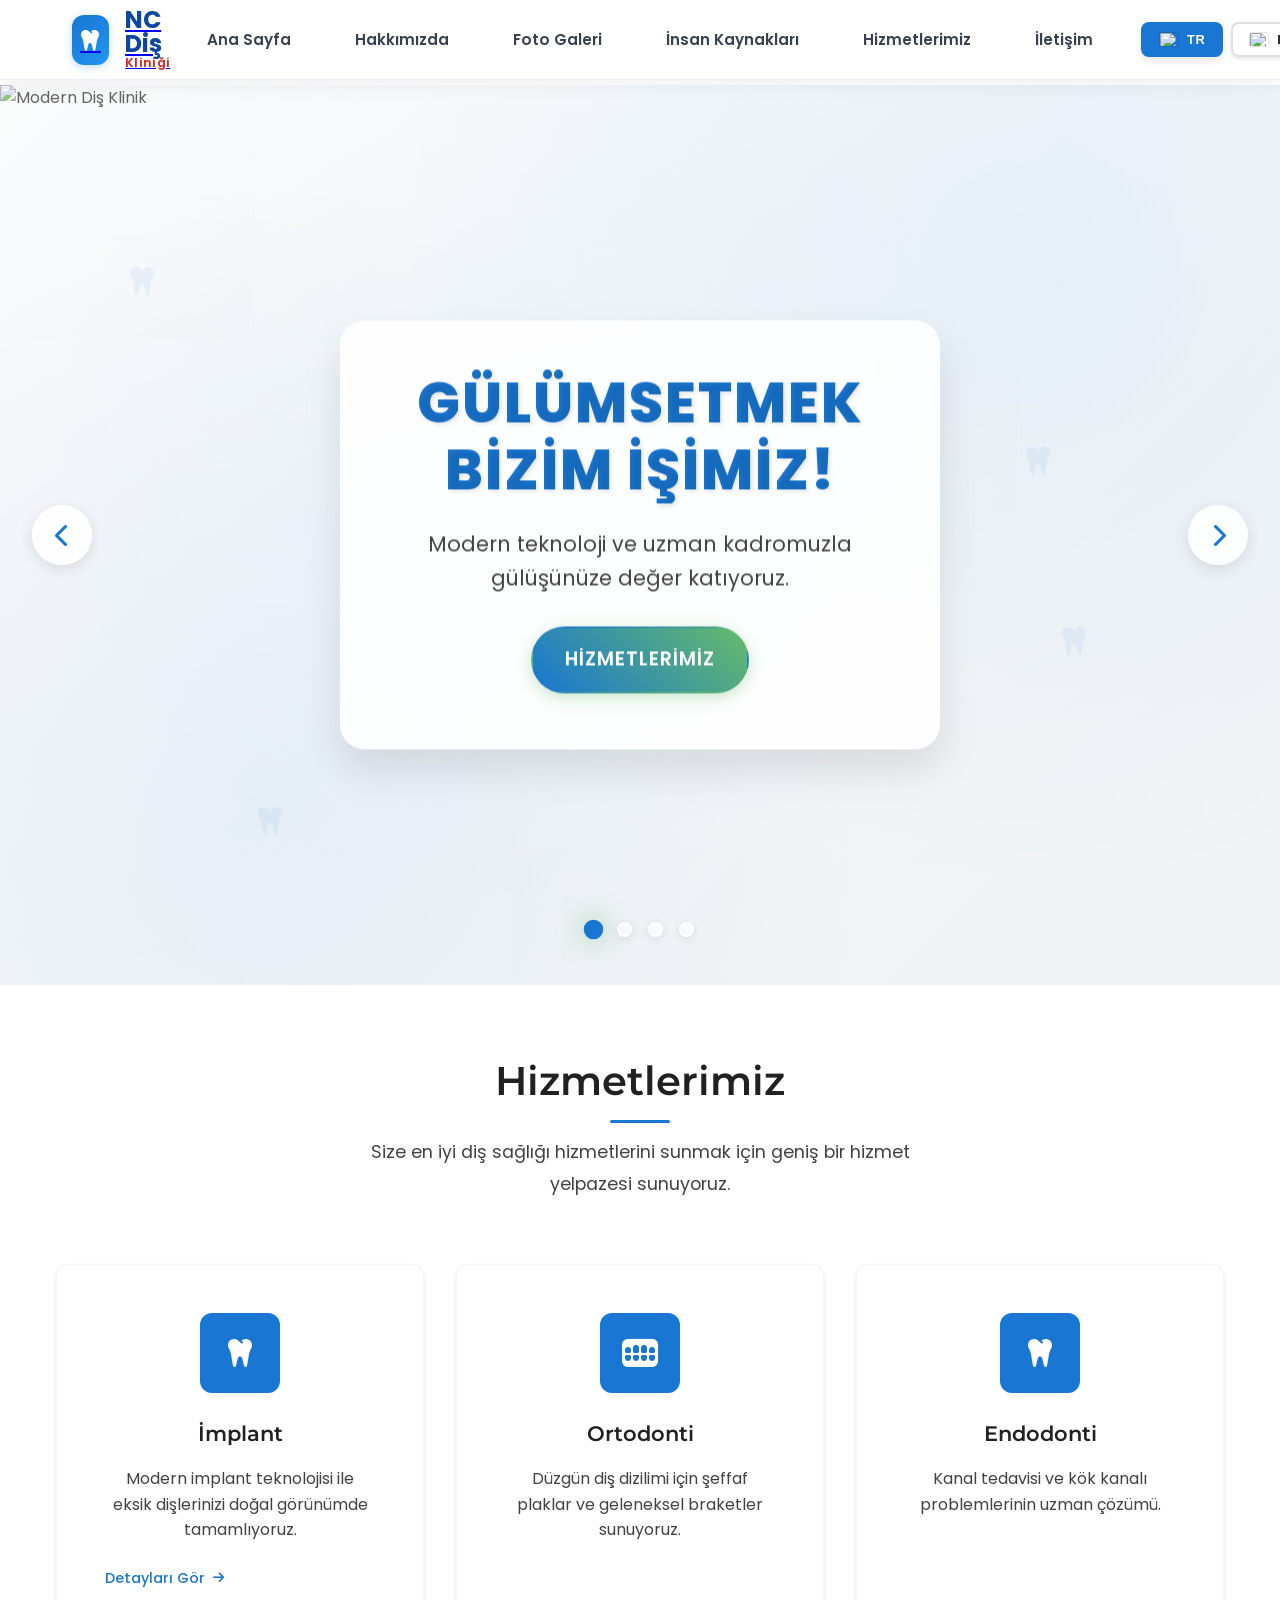
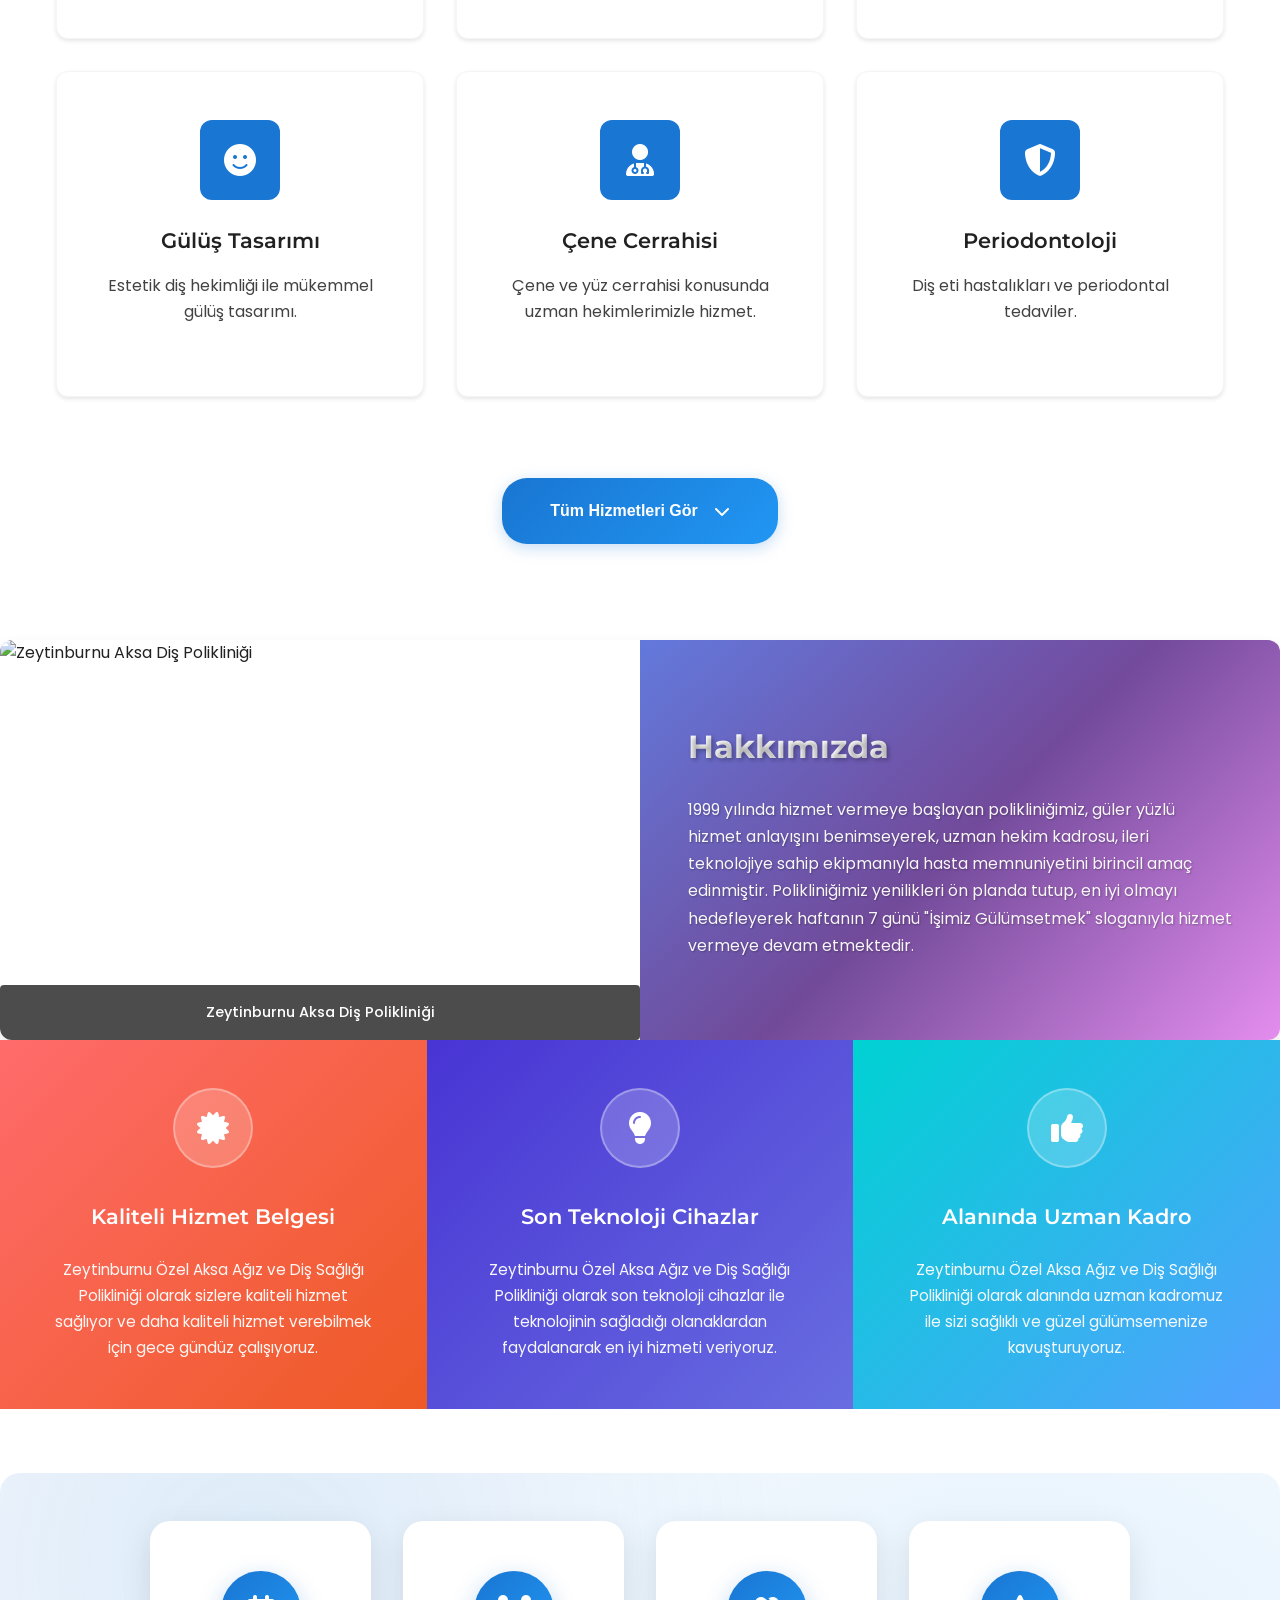
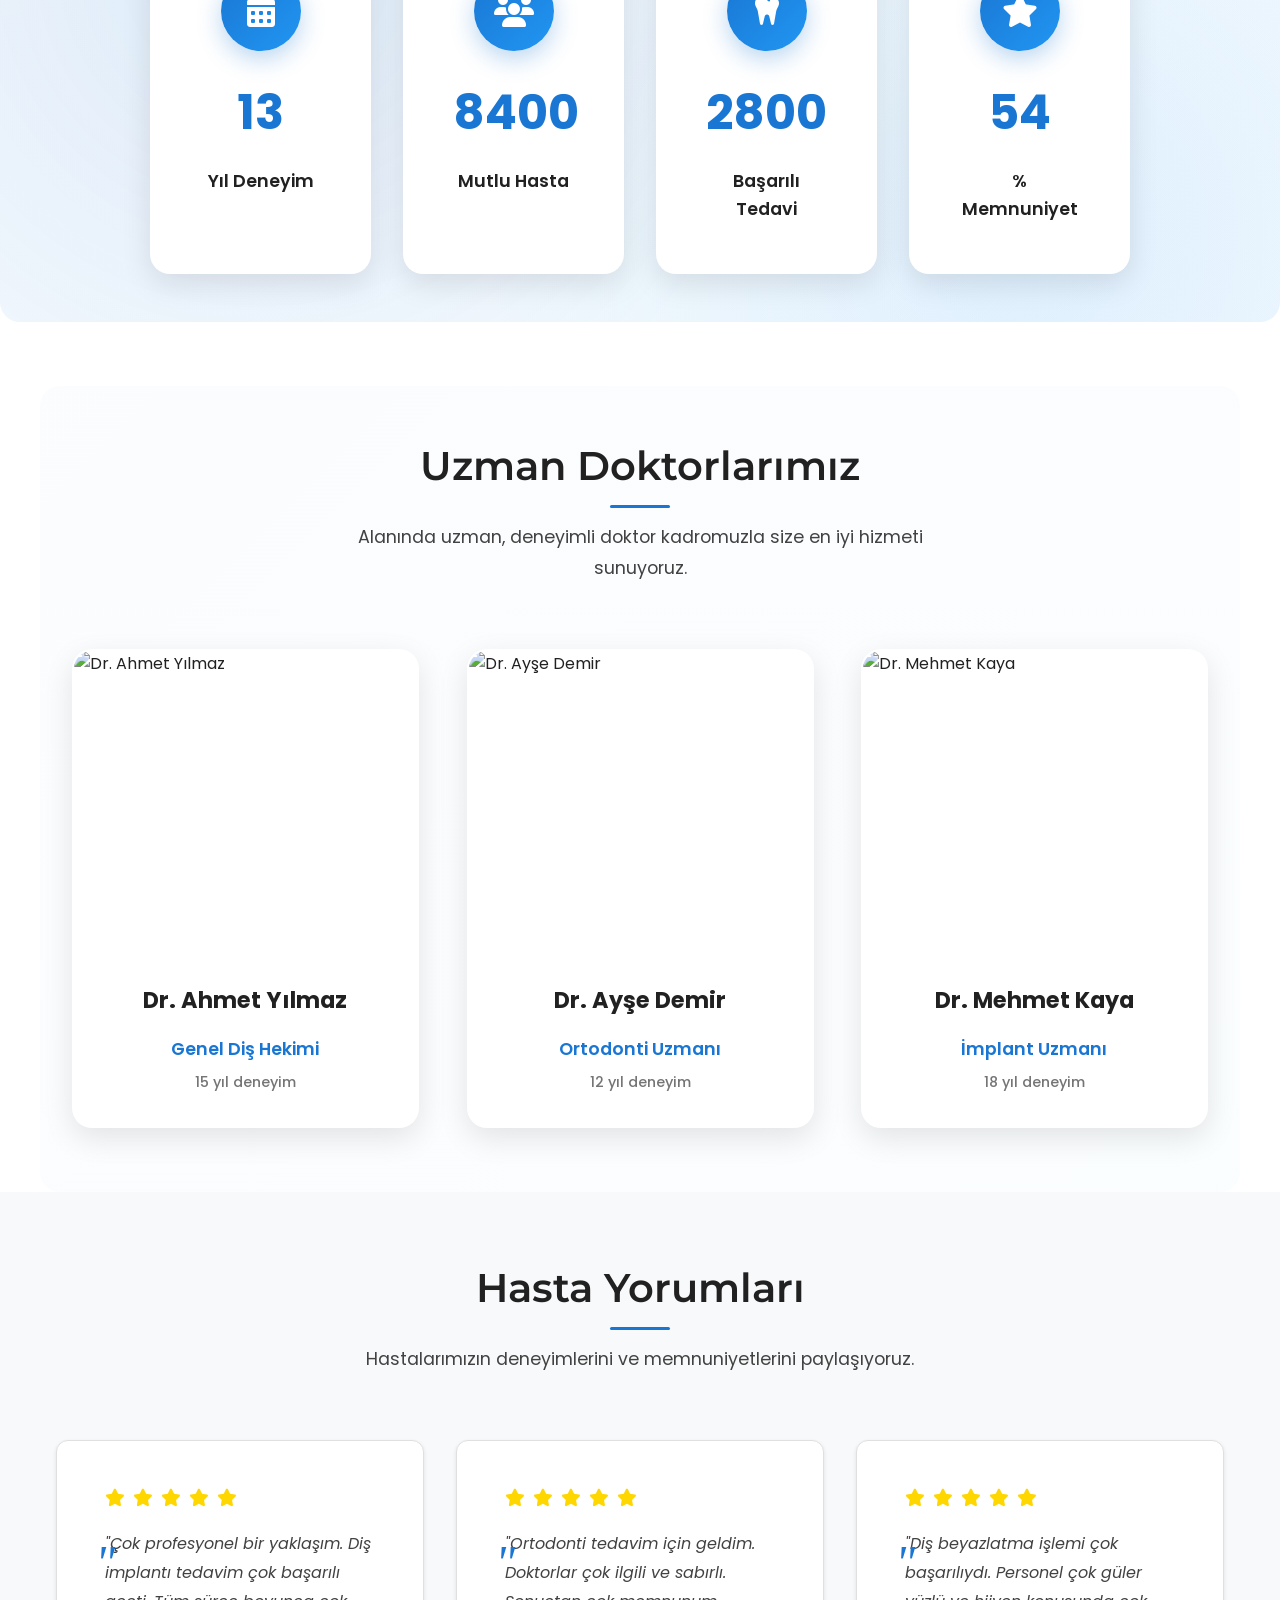
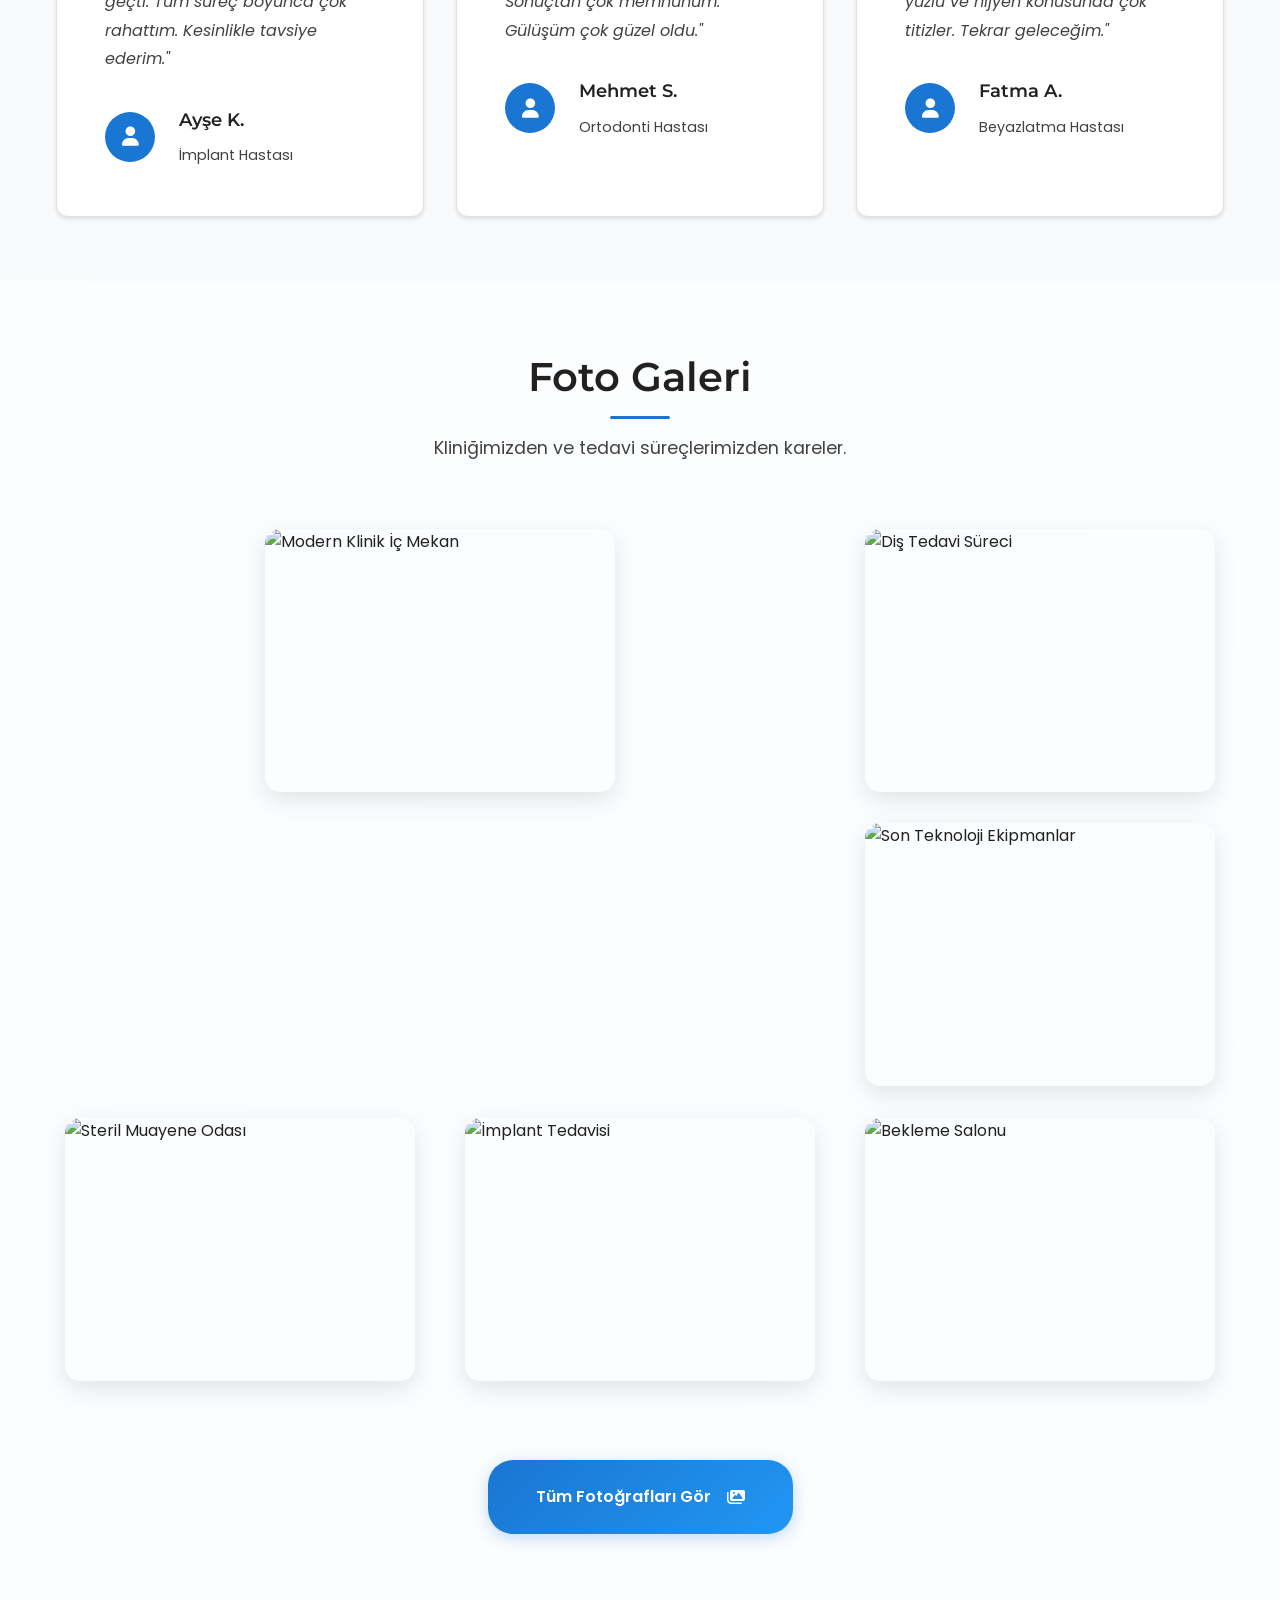
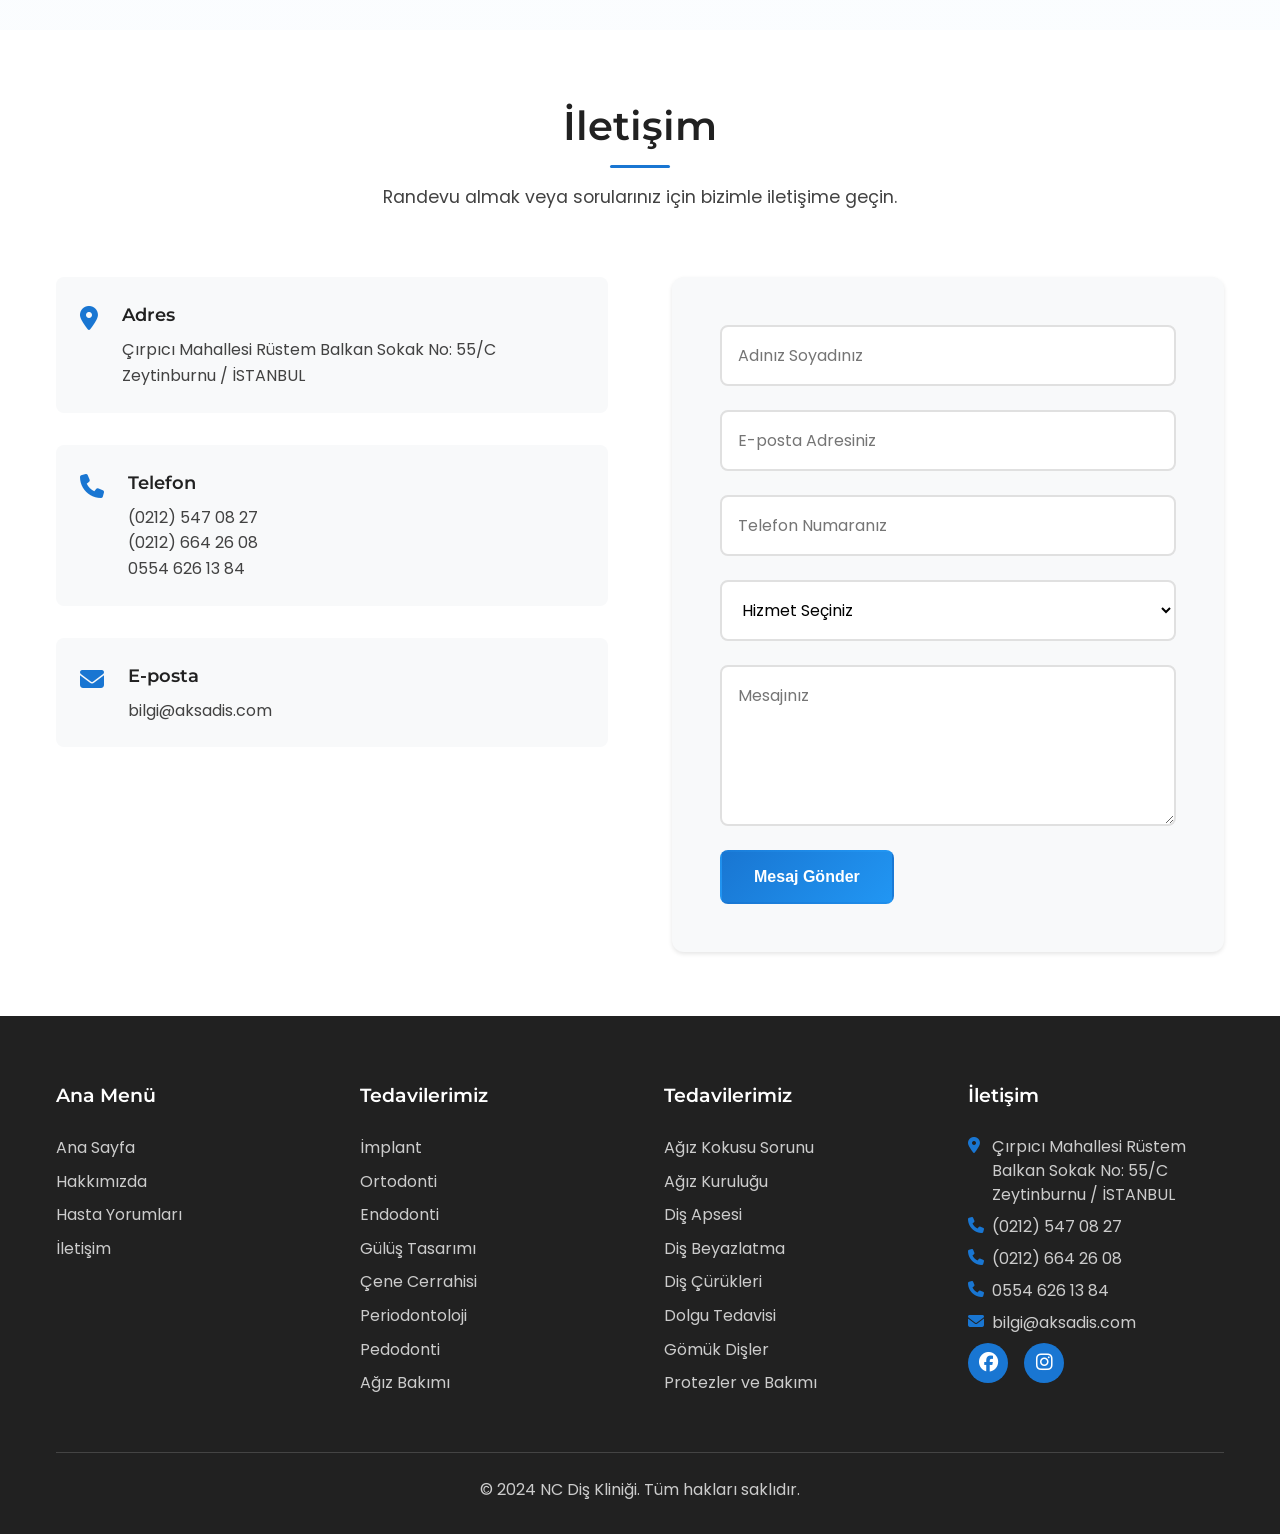
==== index.html @ d6108321 "Add files via upload" ====
<!DOCTYPE html>
<html lang="tr" dir="ltr">
<head>
    <meta charset="UTF-8">
    <meta name="viewport" content="width=device-width, initial-scale=1.0">
    
    <!-- Performance Optimizations -->
    <meta http-equiv="Cache-Control" content="public, max-age=31536000">
    <meta http-equiv="X-UA-Compatible" content="IE=edge">
    
    <!-- SEO Meta Tags -->
    <title>NC Diş Kliniği - Modern Diş Sağlığı Hizmetleri Zeytinburnu</title>
    <meta name="description" content="NC Diş Kliniği - Modern teknoloji ile profesyonel diş sağlığı hizmetleri. İmplant, ortodonti, beyazlatma, kanal tedavisi ve daha fazlası. Zeytinburnu'nda güvenilir diş hekimliği.">
    <meta name="keywords" content="diş kliniği, implant, ortodonti, diş beyazlatma, kanal tedavisi, Zeytinburnu, diş hekimi, ağız sağlığı">
    <meta name="author" content="NC Diş Kliniği">
    <meta name="robots" content="index, follow">
    
    <!-- Open Graph Meta Tags -->
    <meta property="og:title" content="NC Diş Kliniği - Modern Diş Sağlığı Hizmetleri">
    <meta property="og:description" content="Modern teknoloji ile profesyonel diş sağlığı hizmetleri. İmplant, ortodonti, beyazlatma ve daha fazlası.">
    <meta property="og:type" content="website">
    <meta property="og:url" content="https://ncdentist.com">
    <meta property="og:image" content="https://ncdentist.com/images/og-image.jpg">
    <meta property="og:site_name" content="NC Diş Kliniği">
    <meta property="og:locale" content="tr_TR">
    
    <!-- Twitter Card Meta Tags -->
    <meta name="twitter:card" content="summary_large_image">
    <meta name="twitter:title" content="NC Diş Kliniği - Modern Diş Sağlığı Hizmetleri">
    <meta name="twitter:description" content="Modern teknoloji ile profesyonel diş sağlığı hizmetleri. İmplant, ortodonti, beyazlatma ve daha fazlası.">
    <meta name="twitter:image" content="https://ncdentist.com/images/twitter-card.jpg">
    
    <!-- Canonical URL -->
    <link rel="canonical" href="https://ncdentist.com">
    
    <!-- Favicon and Icons -->
    <link rel="icon" type="image/x-icon" href="/favicon.ico">
    <link rel="apple-touch-icon" sizes="180x180" href="/apple-touch-icon.png">
    <link rel="icon" type="image/png" sizes="32x32" href="/favicon-32x32.png">
    <link rel="icon" type="image/png" sizes="16x16" href="/favicon-16x16.png">
    <link rel="manifest" href="/site.webmanifest">
    
    <!-- Theme and Colors -->
    <meta name="theme-color" content="#1976D2">
    <meta name="msapplication-TileColor" content="#1976D2">
    
    <!-- Preconnect for Performance -->
    <link rel="preconnect" href="https://fonts.googleapis.com">
    <link rel="preconnect" href="https://fonts.gstatic.com" crossorigin>
    <link rel="preconnect" href="https://cdnjs.cloudflare.com">
    
    <!-- Google Fonts with Display Swap -->
    <link href="https://fonts.googleapis.com/css2?family=Poppins:wght@300;400;500;600;700&family=Montserrat:wght@400;500;600;700&family=Dancing+Script:wght@400;500;600;700&display=swap" rel="stylesheet">
    
    <!-- Font Awesome Icons -->
    <link rel="stylesheet" href="https://cdnjs.cloudflare.com/ajax/libs/font-awesome/6.4.0/css/all.min.css" integrity="sha512-iecdLmaskl7CVkqkXNQ/ZH/XLlvWZOJyj7Yy7tcenmpD1ypASozpmT/E0iPtmFIB46ZmdtAc9eNBvH0H/ZpiBw==" crossorigin="anonymous" referrerpolicy="no-referrer">
    
    <!-- CSS Dosyası with Version -->
    <link rel="stylesheet" href="style.css?v=11.4">
    
    <!-- Structured Data -->
    <script type="application/ld+json">
    {
        "@context": "https://schema.org",
        "@type": "DentalClinic",
        "name": "NC Diş Kliniği",
        "description": "Modern teknoloji ile profesyonel diş sağlığı hizmetleri",
        "url": "https://ncdentist.com",
        "telephone": "+90-212-XXX-XXXX",
        "address": {
            "@type": "PostalAddress",
            "streetAddress": "Çırpıcı Mahallesi Rüstem Balkan Sokak No: 55/C",
            "addressLocality": "Zeytinburnu",
            "addressRegion": "İstanbul",
            "addressCountry": "TR"
        },
        "openingHours": "Mo-Su 09:00-18:00",
        "medicalSpecialty": "Dentistry",
        "hasOfferCatalog": {
            "@type": "OfferCatalog",
            "name": "Diş Sağlığı Hizmetleri",
            "itemListElement": [
                {
                    "@type": "Offer",
                    "itemOffered": {
                        "@type": "MedicalProcedure",
                        "name": "İmplant Tedavisi"
                    }
                },
                {
                    "@type": "Offer",
                    "itemOffered": {
                        "@type": "MedicalProcedure",
                        "name": "Ortodonti Tedavisi"
                    }
                }
            ]
        }
    }
    </script>
</head>
<body>
    <!-- Professional Loading Screen -->
    <div id="loading-screen" class="loading-screen">
        <div class="loading-content">
            <div class="loading-icon">
                <i class="fas fa-tooth"></i>
            </div>
            <h1 class="loading-title">NC Diş Kliniği</h1>
            <p class="loading-subtitle">Profesyonel Diş Sağlığı Hizmetleri</p>
            <div class="loading-animation">
                <div class="loading-dot"></div>
                <div class="loading-dot"></div>
                <div class="loading-dot"></div>
            </div>
            <div class="loading-progress">
                <div class="loading-progress-bar"></div>
            </div>
        </div>
    </div>
    
    <!-- Skip Link for Accessibility -->
    <a href="#main-content" class="skip-link">Ana içeriğe geç</a>
    
    <!-- Header Bölümü -->
    <header class="header" role="banner">
        <nav class="navbar" role="navigation" aria-label="Ana navigasyon">
            <div class="nav-container">
                <!-- Logo -->
                <div class="nav-logo">
                    <a href="index.html" class="logo-link" aria-label="NC Diş Kliniği Ana Sayfa">
                        <div class="logo-container">
                            <div class="logo-icon" aria-hidden="true">
                                <i class="fas fa-tooth"></i>
                            </div>
                            <div class="logo-text">
                                <div class="logo-main">NC Diş</div>
                                <div class="logo-sub">Kliniği</div>
                            </div>
                        </div>
                    </a>
                </div>
                
                <!-- Mobil Menü Butonu -->
                <button class="nav-toggle" id="nav-toggle" aria-label="Menüyü aç/kapat" aria-expanded="false" aria-controls="nav-menu">
                    <span class="bar" aria-hidden="true"></span>
                    <span class="bar" aria-hidden="true"></span>
                    <span class="bar" aria-hidden="true"></span>
                </button>
                
                <!-- Navigasyon Menüsü -->
                <ul class="nav-menu" id="nav-menu" role="menubar">
                    <li class="nav-item" role="none">
                        <a href="#home" class="nav-link" role="menuitem" data-translate="nav-home" aria-current="page">Ana Sayfa</a>
                    </li>
                    <li class="nav-item" role="none">
                        <a href="about.html" class="nav-link" role="menuitem" data-translate="nav-about">Hakkımızda</a>
                    </li>
                    <li class="nav-item" role="none">
                        <a href="gallery.html" class="nav-link" role="menuitem" data-translate="nav-gallery">Foto Galeri</a>
                    </li>
                    <li class="nav-item" role="none">
                        <a href="careers.html" class="nav-link" role="menuitem" data-translate="nav-careers">İnsan Kaynakları</a>
                    </li>
                    <li class="nav-item dropdown" role="none">
                        <a href="#services" class="nav-link" role="menuitem" aria-haspopup="true" aria-expanded="false" data-translate="nav-services">Hizmetlerimiz <i class="fas fa-chevron-down" aria-hidden="true"></i></a>
                        <div class="dropdown-menu mega-menu" role="menu" aria-label="Hizmetler alt menüsü">
                            <div class="dropdown-column">
                                <h4><i class="fas fa-tooth" aria-hidden="true"></i> İmplant</h4>
                                <a href="#implant" role="menuitem"><i class="fas fa-tooth" aria-hidden="true"></i> İmplant</a>
                                <a href="#periodontoloji" role="menuitem"><i class="fas fa-shield-alt" aria-hidden="true"></i> Periodontoloji</a>
                                <a href="#cene-cerrahisi" role="menuitem"><i class="fas fa-user-md" aria-hidden="true"></i> Çene Cerrahisi</a>
                                <a href="#dolgu" role="menuitem"><i class="fas fa-tools" aria-hidden="true"></i> Dolgu Tedavisi</a>
                            </div>
                            <div class="dropdown-column">
                                <h4><i class="fas fa-teeth" aria-hidden="true"></i> Ortodonti</h4>
                                <a href="#ortodonti" role="menuitem"><i class="fas fa-teeth" aria-hidden="true"></i> Ortodonti</a>
                                <a href="#agiz-bakimi" role="menuitem"><i class="fas fa-tooth" aria-hidden="true"></i> Ağız Bakımı</a>
                                <a href="#dis-apsesi" role="menuitem"><i class="fas fa-exclamation-circle" aria-hidden="true"></i> Diş Apsesi</a>
                                <a href="#endodonti" role="menuitem"><i class="fas fa-tooth" aria-hidden="true"></i> Endodonti</a>
                            </div>
                            <div class="dropdown-column">
                                <h4><i class="fas fa-smile" aria-hidden="true"></i> Gülüş Tasarımı</h4>
                                <a href="#gulus-tasarimi"><i class="fas fa-smile"></i> Gülüş Tasarımı</a>
                                <a href="#agiz-kokusu"><i class="fas fa-exclamation-triangle"></i> Ağız Kokusu Sorunu</a>
                                <a href="#dis-beyazlatma"><i class="fas fa-star"></i> Diş Beyazlatma</a>
                                <a href="#gomuk-disler"><i class="fas fa-tooth"></i> Gömük Dişler</a>
                            </div>
                            <div class="dropdown-column">
                                <h4><i class="fas fa-child"></i> Pedodonti</h4>
                                <a href="#pedodonti"><i class="fas fa-child"></i> Pedodonti</a>
                                <a href="#agiz-kurulugu"><i class="fas fa-tint"></i> Ağız Kuruluğu</a>
                                <a href="#dis-curukleri"><i class="fas fa-bug"></i> Diş Çürükleri</a>
                                <a href="#protezler"><i class="fas fa-crown"></i> Protezler ve Bakımı</a>
                            </div>
                        </div>
                    </li>
                    <li class="nav-item">
                        <a href="#contact" class="nav-link" data-translate="nav-contact">İletişim</a>
                    </li>
                </ul>
                
                <!-- Dil Seçimi ve Hızlı Randevu -->
                <div class="header-actions">
                    <div class="language-selector" role="group" aria-label="Dil seçimi">
                        <button class="lang-btn active" data-lang="tr" title="Türkçe" aria-pressed="true" aria-label="Türkçe">
                            <img src="https://flagcdn.com/24x18/tr.png" alt="Türkçe" class="flag-icon" loading="lazy">
                            <span class="lang-text">TR</span>
                        </button>
                        <button class="lang-btn" data-lang="en" title="English" aria-pressed="false" aria-label="English">
                            <img src="https://flagcdn.com/24x18/gb.png" alt="English" class="flag-icon" loading="lazy">
                            <span class="lang-text">EN</span>
                        </button>
                        <button class="lang-btn" data-lang="ar" title="العربية" aria-pressed="false" aria-label="العربية">
                            <img src="https://flagcdn.com/24x18/sa.png" alt="العربية" class="flag-icon" loading="lazy">
                            <span class="lang-text">AR</span>
                        </button>
                    </div>
                    
                    <a href="#contact" class="quick-appointment-btn" role="button" aria-label="Randevu almak için iletişim bölümüne git">
                        <i class="fas fa-calendar-plus" aria-hidden="true"></i>
                        <span>Hızlı Randevu</span>
                    </a>
                </div>
            </div>
        </nav>
    </header>

    <!-- Ana İçerik -->
    <main id="main-content" role="main">
        <!-- Yeni Slider Bölümü -->
        <section id="home" class="main-slider" aria-label="Ana sayfa slider">
            <!-- Floating Diş İkonları -->
            <i class="fas fa-tooth floating-tooth" aria-hidden="true"></i>
            <i class="fas fa-tooth floating-tooth" aria-hidden="true"></i>
            <i class="fas fa-tooth floating-tooth" aria-hidden="true"></i>
            <i class="fas fa-tooth floating-tooth" aria-hidden="true"></i>
            <i class="fas fa-tooth floating-tooth" aria-hidden="true"></i>
            
            <div class="slider-wrapper">
        <div class="slider-container">
            <!-- Slide 1: Modern Diş Klinik -->
            <div class="slide active">
                <div class="slide-image">
                            <img src="https://pisaedu.com/wp-content/uploads/2019/10/%C4%B0talyada-Di%C5%9F-Hekimli%C4%9Fi-E%C4%9Fitimi.jpg?w=1920&h=800&fit=crop&crop=center&auto=format&q=80" alt="Modern Diş Klinik">
                </div>
                        <div class="slide-overlay"></div>
                <div class="slide-content">
                <h1 class="slide-title" data-translate="slide1-title">GÜLÜMSETMEK BİZİM İŞİMİZ!</h1>
                <p class="slide-description" data-translate="slide1-description">Modern teknoloji ve uzman kadromuzla gülüşünüze değer katıyoruz.</p>
                <a href="#services" class="slide-btn" data-translate="btn-services">Hizmetlerimiz</a>
                </div>
            </div>
            
                    <!-- Slide 2: Diş Hekimi Çalışırken -->
            <div class="slide">
                <div class="slide-image">
                            <img src="https://italyadaegitim.com/wp-content/uploads/2020/11/Italyada-dis-hekimligi.jpg" alt="Diş Hekimi Çalışırken">
                </div>
                        <div class="slide-overlay"></div>
                <div class="slide-content">
                            <h1 class="slide-title" data-translate="slide2-title">UZMAN HEKİM KADROMUZ</h1>
                            <p class="slide-description" data-translate="slide2-description">Alanında uzman diş hekimlerimizle en kaliteli hizmeti sunuyoruz.</p>
                            <a href="#about" class="slide-btn" data-translate="btn-about">Hakkımızda</a>
                </div>
            </div>
            
                    <!-- Slide 3: Diş Tedavisi -->
            <div class="slide">
                <div class="slide-image">
                            <img src="https://dentalparklinik.com/wp-content/uploads/2024/01/aile-dis-hekimligi.jpg?w=1920&h=800&fit=crop&crop=center&auto=format&q=80" alt="Diş Tedavisi">
                </div>
                        <div class="slide-overlay"></div>
                <div class="slide-content">
                            <h1 class="slide-title" data-translate="slide3-title">MODERN TEDAVİ YÖNTEMLERİ</h1>
                            <p class="slide-description" data-translate="slide3-description">Son teknoloji cihazlarla ağrısız ve konforlu tedavi deneyimi.</p>
                            <a href="#services" class="slide-btn" data-translate="btn-treatments">Tedavilerimiz</a>
                </div>
            </div>
            
                    <!-- Slide 4: Gülen Hasta -->
            <div class="slide">
                <div class="slide-image">
                            <img src="images/gallery/happy-patient.jpg" alt="Gülen Hasta">
                </div>
                        <div class="slide-overlay"></div>
                <div class="slide-content">
                            <h1 class="slide-title" data-translate="slide4-title">MUTLU HASTALAR</h1>
                            <p class="slide-description" data-translate="slide4-description">Binlerce memnun hastamızın güvenini kazandık.</p>
                            <a href="#contact" class="slide-btn" data-translate="btn-appointment">Randevu Al</a>
                        </div>
                    </div>
            </div>
            
                <!-- Slider Navigation -->
                <div class="slider-navigation" role="group" aria-label="Slider navigasyonu">
            <button class="nav-btn prev-btn" id="prevBtn" aria-label="Önceki slide" title="Önceki slide">
                <i class="fas fa-chevron-left" aria-hidden="true"></i>
            </button>
            <button class="nav-btn next-btn" id="nextBtn" aria-label="Sonraki slide" title="Sonraki slide">
                <i class="fas fa-chevron-right" aria-hidden="true"></i>
            </button>
        </div>
        
                <!-- Slider Dots -->
        <div class="slider-dots" role="group" aria-label="Slide seçimi">
            <button class="dot active" data-slide="0" aria-label="Slide 1" aria-pressed="true"></button>
            <button class="dot" data-slide="1" aria-label="Slide 2" aria-pressed="false"></button>
            <button class="dot" data-slide="2" aria-label="Slide 3" aria-pressed="false"></button>
            <button class="dot" data-slide="3" aria-label="Slide 4" aria-pressed="false"></button>
                </div>
        </div>
    </section>


        <!-- Hizmetler Bölümü -->
        <section id="services" class="services" aria-labelledby="services-title">
            <div class="container">
                <header class="section-header fade-in">
                    <h2 class="section-title" id="services-title" data-translate="services-title">Hizmetlerimiz</h2>
                    <p class="section-description" data-translate="services-description">
                        Size en iyi diş sağlığı hizmetlerini sunmak için geniş bir hizmet yelpazesi sunuyoruz.
                    </p>
                </header>
                
                <div class="services-grid">
                    <!-- İlk 6 hizmet - 3x2 grid -->
                    <article class="service-card fade-in animate-delay-1">
                        <div class="service-icon" aria-hidden="true">
                            <i class="fas fa-tooth"></i>
                        </div>
                        <h3 class="service-title" data-translate="service-implant-title">İmplant</h3>
                        <p class="service-description" data-translate="service-implant-desc">
                            Modern implant teknolojisi ile eksik dişlerinizi doğal görünümde tamamlıyoruz.
                        </p>
                        <a href="implant.html" class="service-link" aria-label="İmplant tedavisi detayları">Detayları Gör <i class="fas fa-arrow-right" aria-hidden="true"></i></a>
                    </article>
                    
                    <div class="service-card fade-in animate-delay-2">
                        <div class="service-icon">
                            <i class="fas fa-teeth"></i>
                        </div>
                        <h3 class="service-title" data-translate="service-orthodontics-title">Ortodonti</h3>
                        <p class="service-description" data-translate="service-orthodontics-desc">
                            Düzgün diş dizilimi için şeffaf plaklar ve geleneksel braketler sunuyoruz.
                        </p>
                    </div>
                    
                    <div class="service-card fade-in animate-delay-3">
                        <div class="service-icon">
                            <i class="fas fa-tooth"></i>
                        </div>
                        <h3 class="service-title" data-translate="service-endodontics-title">Endodonti</h3>
                        <p class="service-description" data-translate="service-endodontics-desc">
                            Kanal tedavisi ve kök kanalı problemlerinin uzman çözümü.
                        </p>
                    </div>
                    
                    <div class="service-card fade-in animate-delay-4">
                        <div class="service-icon">
                            <i class="fas fa-smile"></i>
                        </div>
                        <h3 class="service-title" data-translate="service-smile-design-title">Gülüş Tasarımı</h3>
                        <p class="service-description" data-translate="service-smile-design-desc">
                            Estetik diş hekimliği ile mükemmel gülüş tasarımı.
                        </p>
                    </div>
                    
                    <div class="service-card">
                        <div class="service-icon">
                            <i class="fas fa-user-md"></i>
                        </div>
                        <h3 class="service-title" data-translate="service-jaw-surgery-title">Çene Cerrahisi</h3>
                        <p class="service-description" data-translate="service-jaw-surgery-desc">
                            Çene ve yüz cerrahisi konusunda uzman hekimlerimizle hizmet.
                        </p>
                    </div>
                    
                    <div class="service-card">
                        <div class="service-icon">
                            <i class="fas fa-shield-alt"></i>
                        </div>
                        <h3 class="service-title" data-translate="service-periodontics-title">Periodontoloji</h3>
                        <p class="service-description" data-translate="service-periodontics-desc">
                            Diş eti hastalıkları ve periodontal tedaviler.
                        </p>
                    </div>
                    
                    <div class="service-card service-card-hidden">
                        <div class="service-icon">
                            <i class="fas fa-child"></i>
                        </div>
                        <h3 class="service-title" data-translate="service-pedodontics-title">Pedodonti</h3>
                        <p class="service-description" data-translate="service-pedodontics-desc">
                            Çocuklarınızın diş sağlığı için özel yaklaşım ve tedavi yöntemleri.
                        </p>
                    </div>
                    
                    <div class="service-card service-card-hidden">
                        <div class="service-icon">
                            <i class="fas fa-tooth"></i>
                        </div>
                        <h3 class="service-title" data-translate="service-oral-care-title">Ağız Bakımı</h3>
                        <p class="service-description" data-translate="service-oral-care-desc">
                            Profesyonel ağız bakımı ve hijyen uygulamaları.
                        </p>
                    </div>
                    
                    <!-- Gizli hizmetler - "Daha Fazla" butonuna tıklandığında görünür -->
                    <div class="service-card service-card-hidden">
                        <div class="service-icon">
                            <i class="fas fa-exclamation-triangle"></i>
                        </div>
                        <h3 class="service-title" data-translate="service-bad-breath-title">Ağız Kokusu Sorunu</h3>
                        <p class="service-description" data-translate="service-bad-breath-desc">
                            Ağız kokusu problemlerinin teşhis ve tedavisi.
                        </p>
                    </div>
                    
                    <div class="service-card service-card-hidden">
                        <div class="service-icon">
                            <i class="fas fa-tint"></i>
                        </div>
                        <h3 class="service-title" data-translate="service-dry-mouth-title">Ağız Kuruluğu</h3>
                        <p class="service-description" data-translate="service-dry-mouth-desc">
                            Ağız kuruluğu problemlerinin çözümü ve tedavisi.
                        </p>
                    </div>
                    
                    <div class="service-card service-card-hidden">
                        <div class="service-icon">
                            <i class="fas fa-exclamation-circle"></i>
                        </div>
                        <h3 class="service-title" data-translate="service-tooth-abscess-title">Diş Apsesi</h3>
                        <p class="service-description" data-translate="service-tooth-abscess-desc">
                            Diş apsesi tedavisi ve acil müdahale hizmetleri.
                        </p>
                    </div>
                    
                    <div class="service-card service-card-hidden">
                        <div class="service-icon">
                            <i class="fas fa-star"></i>
                        </div>
                        <h3 class="service-title" data-translate="service-teeth-whitening-title">Diş Beyazlatma</h3>
                        <p class="service-description" data-translate="service-teeth-whitening-desc">
                            Güvenli ve etkili yöntemlerle dişlerinizi beyazlatıp gülüşünüzü parlatıyoruz.
                        </p>
                    </div>
                    
                    <div class="service-card service-card-hidden">
                        <div class="service-icon">
                            <i class="fas fa-bug"></i>
                        </div>
                        <h3 class="service-title" data-translate="service-tooth-decay-title">Diş Çürükleri</h3>
                        <p class="service-description" data-translate="service-tooth-decay-desc">
                            Diş çürüklerinin erken teşhisi ve modern tedavi yöntemleri.
                        </p>
                    </div>
                    
                    <div class="service-card service-card-hidden">
                        <div class="service-icon">
                            <i class="fas fa-tools"></i>
                        </div>
                        <h3 class="service-title" data-translate="service-filling-title">Dolgu Tedavisi</h3>
                        <p class="service-description" data-translate="service-filling-desc">
                            Estetik ve dayanıklı dolgu tedavileri.
                        </p>
                    </div>
                    
                    <div class="service-card service-card-hidden">
                        <div class="service-icon">
                            <i class="fas fa-tooth"></i>
                        </div>
                        <h3 class="service-title" data-translate="service-impacted-teeth-title">Gömük Dişler</h3>
                        <p class="service-description" data-translate="service-impacted-teeth-desc">
                            Gömük dişlerin çıkarılması ve tedavi süreçleri.
                        </p>
                    </div>
                    
                    <div class="service-card service-card-hidden">
                        <div class="service-icon">
                            <i class="fas fa-crown"></i>
                        </div>
                        <h3 class="service-title" data-translate="service-prosthetics-title">Protezler ve Bakımı</h3>
                        <p class="service-description" data-translate="service-prosthetics-desc">
                            Protez yapımı, bakımı ve düzenli kontroller.
                        </p>
                    </div>
                </div>
                
                <!-- Daha Fazla Butonu -->
                <div class="services-more-container">
                    <button class="services-more-btn" id="services-more-btn">
                        <span class="btn-text">Tüm Hizmetleri Gör</span>
                        <i class="fas fa-chevron-down btn-icon"></i>
                    </button>
                </div>
            </div>
        </section>

        <!-- Hakkımızda Bölümü -->
        <section id="about" class="about">
            <div class="about-main">
                <div class="about-image-section slide-in-left">
                    <div class="clinic-photo">
                        <img src="https://aksadis.com/wp-content/uploads/2021/01/Zeytinburnu-Aksa-Dis-Polinikligi-6.jpg" alt="Zeytinburnu Aksa Diş Polikliniği" class="clinic-image">
                        <div class="photo-overlay">
                            <span>Zeytinburnu Aksa Diş Polikliniği</span>
                        </div>
                    </div>
                </div>
                
                <div class="about-text-section slide-in-right">
                    <div class="about-content">
                        <h2 class="about-title" data-translate="about-title">Hakkımızda</h2>
                        <p class="about-description" data-translate="about-description">
                            1999 yılında hizmet vermeye başlayan polikliniğimiz, güler yüzlü hizmet anlayışını benimseyerek, uzman hekim kadrosu, ileri teknolojiye sahip ekipmanıyla hasta memnuniyetini birincil amaç edinmiştir. Polikliniğimiz yenilikleri ön planda tutup, en iyi olmayı hedefleyerek haftanın 7 günü "İşimiz Gülümsetmek" sloganıyla hizmet vermeye devam etmektedir.
                        </p>
                    </div>
                </div>
            </div>
            
            <div class="about-features-grid">
                <div class="feature-card quality fade-in animate-delay-1">
                    <div class="feature-icon">
                        <i class="fas fa-certificate"></i>
                    </div>
                    <h3 class="feature-title" data-translate="quality-title">Kaliteli Hizmet Belgesi</h3>
                    <p class="feature-description" data-translate="quality-description">
                        Zeytinburnu Özel Aksa Ağız ve Diş Sağlığı Polikliniği olarak sizlere kaliteli hizmet sağlıyor ve daha kaliteli hizmet verebilmek için gece gündüz çalışıyoruz.
                    </p>
                </div>
                
                <div class="feature-card technology fade-in animate-delay-2">
                    <div class="feature-icon">
                        <i class="fas fa-lightbulb"></i>
                    </div>
                    <h3 class="feature-title" data-translate="technology-title">Son Teknoloji Cihazlar</h3>
                    <p class="feature-description" data-translate="technology-description">
                        Zeytinburnu Özel Aksa Ağız ve Diş Sağlığı Polikliniği olarak son teknoloji cihazlar ile teknolojinin sağladığı olanaklardan faydalanarak en iyi hizmeti veriyoruz.
                    </p>
                </div>
                
                <div class="feature-card expert fade-in animate-delay-3">
                    <div class="feature-icon">
                        <i class="fas fa-thumbs-up"></i>
                    </div>
                    <h3 class="feature-title" data-translate="expert-title">Alanında Uzman Kadro</h3>
                    <p class="feature-description" data-translate="expert-description">
                        Zeytinburnu Özel Aksa Ağız ve Diş Sağlığı Polikliniği olarak alanında uzman kadromuz ile sizi sağlıklı ve güzel gülümsemenize kavuşturuyoruz.
                    </p>
                </div>
            </div>
            
            <!-- İstatistik Kartları -->
            <div class="statistics-section">
                <div class="statistics-grid">
                    <div class="stat-card scale-in animate-delay-1">
                        <div class="stat-icon">
                            <i class="fas fa-calendar-alt"></i>
                        </div>
                        <div class="stat-number" data-count="25">0</div>
                        <div class="stat-label">Yıl Deneyim</div>
                    </div>
                    
                    <div class="stat-card scale-in animate-delay-2">
                        <div class="stat-icon">
                            <i class="fas fa-users"></i>
                        </div>
                        <div class="stat-number" data-count="15000">0</div>
                        <div class="stat-label">Mutlu Hasta</div>
                    </div>
                    
                    <div class="stat-card scale-in animate-delay-3">
                        <div class="stat-icon">
                            <i class="fas fa-tooth"></i>
                        </div>
                        <div class="stat-number" data-count="5000">0</div>
                        <div class="stat-label">Başarılı Tedavi</div>
                    </div>
                    
                    <div class="stat-card scale-in animate-delay-4">
                        <div class="stat-icon">
                            <i class="fas fa-star"></i>
                        </div>
                        <div class="stat-number" data-count="98">0</div>
                        <div class="stat-label">% Memnuniyet</div>
                    </div>
                </div>
            </div>
            
            <!-- Doktor Kartları -->
            <div class="team-section">
                <div class="section-header fade-in">
                    <h2 class="section-title">Uzman Doktorlarımız</h2>
                    <p class="section-description">
                        Alanında uzman, deneyimli doktor kadromuzla size en iyi hizmeti sunuyoruz.
                    </p>
                </div>
                
                <div class="team-grid">
                    <div class="team-card fade-in animate-delay-1">
                        <div class="team-image">
                            <img src="images/doctors/dr-ahmet-yilmaz.jpg" alt="Dr. Ahmet Yılmaz">
                            <div class="team-overlay">
                                <div class="team-social">
                                    <a href="#" class="social-link"><i class="fab fa-linkedin"></i></a>
                                    <a href="#" class="social-link"><i class="fab fa-twitter"></i></a>
                                    <a href="#" class="social-link"><i class="fas fa-envelope"></i></a>
                                </div>
                            </div>
                        </div>
                        <div class="team-info">
                            <h3 class="team-name">Dr. Ahmet Yılmaz</h3>
                            <p class="team-specialty">Genel Diş Hekimi</p>
                            <p class="team-experience">15 yıl deneyim</p>
                        </div>
                    </div>
                    
                    <div class="team-card fade-in animate-delay-2">
                        <div class="team-image">
                            <img src="images/doctors/dr-ayse-demir.jpg" alt="Dr. Ayşe Demir">
                            <div class="team-overlay">
                                <div class="team-social">
                                    <a href="#" class="social-link"><i class="fab fa-linkedin"></i></a>
                                    <a href="#" class="social-link"><i class="fab fa-twitter"></i></a>
                                    <a href="#" class="social-link"><i class="fas fa-envelope"></i></a>
                                </div>
                            </div>
                        </div>
                        <div class="team-info">
                            <h3 class="team-name">Dr. Ayşe Demir</h3>
                            <p class="team-specialty">Ortodonti Uzmanı</p>
                            <p class="team-experience">12 yıl deneyim</p>
                        </div>
                    </div>
                    
                    <div class="team-card fade-in animate-delay-3">
                        <div class="team-image">
                            <img src="images/doctors/dr-mehmet-kaya.jpg" alt="Dr. Mehmet Kaya">
                            <div class="team-overlay">
                                <div class="team-social">
                                    <a href="#" class="social-link"><i class="fab fa-linkedin"></i></a>
                                    <a href="#" class="social-link"><i class="fab fa-twitter"></i></a>
                                    <a href="#" class="social-link"><i class="fas fa-envelope"></i></a>
                                </div>
                            </div>
                        </div>
                        <div class="team-info">
                            <h3 class="team-name">Dr. Mehmet Kaya</h3>
                            <p class="team-specialty">İmplant Uzmanı</p>
                            <p class="team-experience">18 yıl deneyim</p>
                        </div>
                    </div>
                    
                </div>
            </div>
        </section>

        <!-- Hasta Yorumları Bölümü -->
        <section id="testimonials" class="testimonials">
            <div class="container">
                <div class="section-header">
                    <h2 class="section-title">Hasta Yorumları</h2>
                    <p class="section-description">
                        Hastalarımızın deneyimlerini ve memnuniyetlerini paylaşıyoruz.
                    </p>
                </div>
                
                <div class="testimonials-grid">
                    <div class="testimonial-card">
                        <div class="testimonial-content">
                            <div class="stars">
                                <i class="fas fa-star"></i>
                                <i class="fas fa-star"></i>
                                <i class="fas fa-star"></i>
                                <i class="fas fa-star"></i>
                                <i class="fas fa-star"></i>
                            </div>
                            <p class="testimonial-text">
                                "Çok profesyonel bir yaklaşım. Diş implantı tedavim çok başarılı geçti. 
                                Tüm süreç boyunca çok rahattım. Kesinlikle tavsiye ederim."
                            </p>
                        </div>
                        <div class="testimonial-author">
                            <div class="author-avatar">
                                <i class="fas fa-user"></i>
                            </div>
                            <div class="author-info">
                                <h4>Ayşe K.</h4>
                                <span>İmplant Hastası</span>
                            </div>
                        </div>
                    </div>
                    
                    <div class="testimonial-card">
                        <div class="testimonial-content">
                            <div class="stars">
                                <i class="fas fa-star"></i>
                                <i class="fas fa-star"></i>
                                <i class="fas fa-star"></i>
                                <i class="fas fa-star"></i>
                                <i class="fas fa-star"></i>
                            </div>
                            <p class="testimonial-text">
                                "Ortodonti tedavim için geldim. Doktorlar çok ilgili ve sabırlı. 
                                Sonuçtan çok memnunum. Gülüşüm çok güzel oldu."
                            </p>
                        </div>
                        <div class="testimonial-author">
                            <div class="author-avatar">
                                <i class="fas fa-user"></i>
                            </div>
                            <div class="author-info">
                                <h4>Mehmet S.</h4>
                                <span>Ortodonti Hastası</span>
                            </div>
                        </div>
                    </div>
                    
                    <div class="testimonial-card">
                        <div class="testimonial-content">
                            <div class="stars">
                                <i class="fas fa-star"></i>
                                <i class="fas fa-star"></i>
                                <i class="fas fa-star"></i>
                                <i class="fas fa-star"></i>
                                <i class="fas fa-star"></i>
                            </div>
                            <p class="testimonial-text">
                                "Diş beyazlatma işlemi çok başarılıydı. Personel çok güler yüzlü ve 
                                hijyen konusunda çok titizler. Tekrar geleceğim."
                            </p>
                        </div>
                        <div class="testimonial-author">
                            <div class="author-avatar">
                                <i class="fas fa-user"></i>
                            </div>
                            <div class="author-info">
                                <h4>Fatma A.</h4>
                                <span>Beyazlatma Hastası</span>
                            </div>
                        </div>
                    </div>
                </div>
            </div>
        </section>

        <!-- Foto Galeri Bölümü -->
        <section id="gallery" class="gallery">
            <div class="container">
                <div class="section-header fade-in">
                    <h2 class="section-title">Foto Galeri</h2>
                    <p class="section-description">
                        Kliniğimizden ve tedavi süreçlerimizden kareler.
                    </p>
                </div>
                
                <div class="gallery-grid">
                    <div class="gallery-item gallery-item-large fade-in animate-delay-1" data-category="clinic">
                        <img src="images/clinic/modern-clinic-interior.jpg" alt="Modern Klinik İç Mekan" data-full="images/clinic/modern-clinic-interior-full.jpg">
                        <div class="gallery-overlay">
                            <div class="gallery-info">
                                <h3>Modern Klinik</h3>
                                <p>Son teknoloji ekipmanlarla donatılmış</p>
                            </div>
                            <i class="fas fa-search-plus"></i>
                        </div>
                    </div>
                    
                    <div class="gallery-item fade-in animate-delay-2" data-category="treatment">
                        <img src="images/treatments/dental-treatment-process.jpg" alt="Diş Tedavi Süreci" data-full="images/treatments/dental-treatment-process-full.jpg">
                        <div class="gallery-overlay">
                            <div class="gallery-info">
                                <h3>Profesyonel Tedavi</h3>
                                <p>Uzman hekimlerimizle</p>
                            </div>
                            <i class="fas fa-search-plus"></i>
                        </div>
                    </div>
                    
                    <div class="gallery-item fade-in animate-delay-3" data-category="equipment">
                        <img src="images/clinic/modern-equipment.jpg" alt="Son Teknoloji Ekipmanlar" data-full="images/clinic/modern-equipment-full.jpg">
                        <div class="gallery-overlay">
                            <div class="gallery-info">
                                <h3>Modern Ekipmanlar</h3>
                                <p>En son teknoloji</p>
                            </div>
                            <i class="fas fa-search-plus"></i>
                        </div>
                    </div>
                    
                    <div class="gallery-item fade-in animate-delay-4" data-category="clinic">
                        <img src="images/clinic/sterile-examination-room.jpg" alt="Steril Muayene Odası" data-full="images/clinic/sterile-examination-room-full.jpg">
                        <div class="gallery-overlay">
                            <div class="gallery-info">
                                <h3>Steril Ortam</h3>
                                <p>Hijyenik muayene</p>
                            </div>
                            <i class="fas fa-search-plus"></i>
                        </div>
                    </div>
                    
                    <div class="gallery-item fade-in animate-delay-5" data-category="treatment">
                        <img src="images/treatments/implant-treatment.jpg" alt="İmplant Tedavisi" data-full="images/treatments/implant-treatment-full.jpg">
                        <div class="gallery-overlay">
                            <div class="gallery-info">
                                <h3>İmplant Tedavisi</h3>
                                <p>Doğal görünüm</p>
                            </div>
                            <i class="fas fa-search-plus"></i>
                        </div>
                    </div>
                    
                    <div class="gallery-item fade-in animate-delay-6" data-category="clinic">
                        <img src="images/clinic/waiting-room.jpg" alt="Bekleme Salonu" data-full="images/clinic/waiting-room-full.jpg">
                        <div class="gallery-overlay">
                            <div class="gallery-info">
                                <h3>Rahat Bekleme</h3>
                                <p>Konforlu ortam</p>
                            </div>
                            <i class="fas fa-search-plus"></i>
                        </div>
                    </div>
                </div>
                
                <!-- Galeriye Git Butonu -->
                <div class="gallery-more-container">
                    <a href="gallery.html" class="gallery-more-btn">
                        <span class="btn-text">Tüm Fotoğrafları Gör</span>
                        <i class="fas fa-images btn-icon"></i>
                    </a>
                </div>
            </div>
        </section>

        <!-- İletişim Bölümü -->
        <section id="contact" class="contact">
            <div class="container">
                <div class="section-header">
                    <h2 class="section-title" data-translate="contact-title">İletişim</h2>
                    <p class="section-description" data-translate="contact-description">
                        Randevu almak veya sorularınız için bizimle iletişime geçin.
                    </p>
                </div>
                
                <div class="contact-content">
                    <div class="contact-info">
                        <div class="contact-item">
                            <i class="fas fa-map-marker-alt"></i>
                            <div>
                                <h4 data-translate="contact-address-title">Adres</h4>
                                <p data-translate="contact-address">Çırpıcı Mahallesi Rüstem Balkan Sokak No: 55/C Zeytinburnu / İSTANBUL</p>
                            </div>
                        </div>
                        
                        <div class="contact-item">
                            <i class="fas fa-phone"></i>
                            <div>
                                <h4 data-translate="contact-phone-title">Telefon</h4>
                                <p>(0212) 547 08 27</p>
                                <p>(0212) 664 26 08</p>
                                <p>0554 626 13 84</p>
                            </div>
                        </div>
                        
                        <div class="contact-item">
                            <i class="fas fa-envelope"></i>
                            <div>
                                <h4 data-translate="contact-email-title">E-posta</h4>
                                <p>bilgi@aksadis.com</p>
                            </div>
                        </div>
                    </div>
                    
                    <div class="contact-form">
                        <form id="contactForm">
                            <div class="form-group">
                                <input type="text" id="name" name="name" placeholder="Adınız Soyadınız" data-translate-placeholder="form-name-placeholder" required>
                            </div>
                            
                            <div class="form-group">
                                <input type="email" id="email" name="email" placeholder="E-posta Adresiniz" data-translate-placeholder="form-email-placeholder" required>
                            </div>
                            
                            <div class="form-group">
                                <input type="tel" id="phone" name="phone" placeholder="Telefon Numaranız" data-translate-placeholder="form-phone-placeholder" required>
                            </div>
                            
                            <div class="form-group">
                                <select id="service" name="service" required>
                                    <option value="" data-translate="form-service-select">Hizmet Seçiniz</option>
                                    <option value="implant" data-translate="form-service-implant">İmplant Tedavisi</option>
                                    <option value="whitening" data-translate="form-service-whitening">Diş Beyazlatma</option>
                                    <option value="orthodontics" data-translate="form-service-orthodontics">Ortodonti</option>
                                    <option value="preventive" data-translate="form-service-preventive">Koruyucu Diş Hekimliği</option>
                                    <option value="crown" data-translate="form-service-crown">Kron ve Köprü</option>
                                    <option value="pediatric" data-translate="form-service-pediatric">Çocuk Diş Hekimliği</option>
                                    <option value="consultation" data-translate="form-service-consultation">Konsültasyon</option>
                                </select>
                            </div>
                            
                            <div class="form-group">
                                <textarea id="message" name="message" placeholder="Mesajınız" data-translate-placeholder="form-message-placeholder" rows="5"></textarea>
                            </div>
                            
                            <button type="submit" class="btn btn-primary" data-translate="btn-send-message">Mesaj Gönder</button>
                        </form>
                    </div>
                </div>
            </div>
        </section>
    </main>

    <!-- Footer -->
    <footer class="footer">
        <div class="container">
            <div class="footer-content">
                <div class="footer-section">
                    <h4>Ana Menü</h4>
                    <ul class="footer-links">
                        <li><a href="#home">Ana Sayfa</a></li>
                        <li><a href="#about">Hakkımızda</a></li>
                        <li><a href="#testimonials">Hasta Yorumları</a></li>
                        <li><a href="#contact">İletişim</a></li>
                    </ul>
                </div>
                
                <div class="footer-section">
                    <h4>Tedavilerimiz</h4>
                    <ul class="footer-links">
                        <li><a href="#services">İmplant</a></li>
                        <li><a href="#services">Ortodonti</a></li>
                        <li><a href="#services">Endodonti</a></li>
                        <li><a href="#services">Gülüş Tasarımı</a></li>
                        <li><a href="#services">Çene Cerrahisi</a></li>
                        <li><a href="#services">Periodontoloji</a></li>
                        <li><a href="#services">Pedodonti</a></li>
                        <li><a href="#services">Ağız Bakımı</a></li>
                    </ul>
                </div>
                
                <div class="footer-section">
                    <h4>Tedavilerimiz</h4>
                    <ul class="footer-links">
                        <li><a href="#services">Ağız Kokusu Sorunu</a></li>
                        <li><a href="#services">Ağız Kuruluğu</a></li>
                        <li><a href="#services">Diş Apsesi</a></li>
                        <li><a href="#services">Diş Beyazlatma</a></li>
                        <li><a href="#services">Diş Çürükleri</a></li>
                        <li><a href="#services">Dolgu Tedavisi</a></li>
                        <li><a href="#services">Gömük Dişler</a></li>
                        <li><a href="#services">Protezler ve Bakımı</a></li>
                    </ul>
                </div>
                
                <div class="footer-section">
                    <h4>İletişim</h4>
                    <div class="footer-contact">
                        <p><i class="fas fa-map-marker-alt"></i> Çırpıcı Mahallesi Rüstem Balkan Sokak No: 55/C Zeytinburnu / İSTANBUL</p>
                        <p><i class="fas fa-phone"></i> (0212) 547 08 27</p>
                        <p><i class="fas fa-phone"></i> (0212) 664 26 08</p>
                        <p><i class="fas fa-phone"></i> 0554 626 13 84</p>
                        <p><i class="fas fa-envelope"></i> bilgi@aksadis.com</p>
                    </div>
                    
                    <div class="social-links">
                        <a href="https://www.facebook.com/aksadiszeytinburnu" class="social-link" title="Facebook" target="_blank" rel="noopener noreferrer"><i class="fab fa-facebook"></i></a>
                        <a href="https://www.instagram.com/aksadiszeytinburnu/" class="social-link" title="Instagram" target="_blank" rel="noopener noreferrer"><i class="fab fa-instagram"></i></a>
                    </div>
                </div>
            </div>
            
            <div class="footer-bottom">
                <p>&copy; 2024 NC Diş Kliniği. Tüm hakları saklıdır.</p>
            </div>
        </div>
    </footer>
    
    <!-- Back to Top Button -->
    <button id="back-to-top" class="back-to-top" aria-label="Yukarı Çık">
        <i class="fas fa-chevron-up"></i>
    </button>
    
    
    <!-- Lightbox Modal -->
    <div id="lightbox-modal" class="lightbox-modal">
        <div class="lightbox-content">
            <span class="lightbox-close">&times;</span>
            <img id="lightbox-image" src="" alt="">
            <div class="lightbox-nav">
                <button id="lightbox-prev" class="lightbox-btn">
                    <i class="fas fa-chevron-left"></i>
                </button>
                <button id="lightbox-next" class="lightbox-btn">
                    <i class="fas fa-chevron-right"></i>
                </button>
            </div>
        </div>
    </div>

    <!-- JavaScript Dosyası -->
    <script src="script.js?v=10.0"></script>
</body>
</html>
---- style.css ----
/* ========================================
   NC Diş Kliniği - CSS Stilleri
   Modern ve responsive tasarım
   ======================================== */

/* ========================================
   PERFORMANS OPTİMİZASYONLARI
   ======================================== */

/* GPU Acceleration için transform kullan */
.gpu-accelerated {
    transform: translateZ(0);
    will-change: transform;
}

/* Smooth scrolling için */
html {
    scroll-behavior: smooth;
}

/* Font loading optimizasyonu - Google Fonts kullanıldığı için @font-face gerekli değil */

/* Critical CSS - Above the fold */
.critical {
    content-visibility: auto;
}

/* Image loading optimizasyonu - HTML'de loading attribute kullanılacak */
img {
    /* loading: lazy; - HTML attribute olarak kullanılacak */
    /* decoding: async; - HTML attribute olarak kullanılacak */
}


/* ========================================
   PROFESSIONAL LOADING SCREEN
   ======================================== */

.loading-screen {
    position: fixed;
    top: 0;
    left: 0;
    width: 100vw;
    height: 100vh;
    background: linear-gradient(135deg, #f8f9fa 0%, #e9ecef 50%, #dee2e6 100%);
    display: flex;
    align-items: center;
    justify-content: center;
    z-index: 99999;
    transition: all 0.8s cubic-bezier(0.4, 0, 0.2, 1);
    overflow: hidden;
}

.loading-screen::before {
    content: '';
    position: absolute;
    top: 0;
    left: 0;
    right: 0;
    bottom: 0;
    background: linear-gradient(45deg, 
        rgba(25, 118, 210, 0.1) 0%, 
        rgba(25, 118, 210, 0.05) 50%, 
        rgba(25, 118, 210, 0.1) 100%);
    animation: shimmer 3s ease-in-out infinite;
}

.loading-screen.hidden {
    opacity: 0 !important;
    visibility: hidden !important;
    pointer-events: none !important;
    transform: scale(0.95) !important;
    transition: all 0.8s cubic-bezier(0.4, 0, 0.2, 1) !important;
}

/* Akıllı loading screen - hızlı geçiş */
.loading-screen.quick-hide {
    opacity: 0 !important;
    visibility: hidden !important;
    pointer-events: none !important;
    transform: scale(0.98) !important;
    transition: all 0.3s ease-out !important;
}

.loading-content {
    text-align: center;
    color: var(--dark-gray);
    animation: fadeInUp 1.2s cubic-bezier(0.4, 0, 0.2, 1);
    position: relative;
    z-index: 2;
}

@keyframes fadeInUp {
    from {
        opacity: 0;
        transform: translateY(40px);
    }
    to {
        opacity: 1;
        transform: translateY(0);
    }
}

@keyframes shimmer {
    0%, 100% {
        transform: translateX(-100%);
    }
    50% {
        transform: translateX(100%);
    }
}

.loading-icon {
    width: 120px;
    height: 120px;
    background: linear-gradient(135deg, var(--primary-color) 0%, #42A5F5 100%);
    border-radius: 50%;
    display: flex;
    align-items: center;
    justify-content: center;
    margin: 0 auto 2.5rem;
    animation: professionalPulse 2.5s infinite;
    box-shadow: 
        0 20px 40px rgba(25, 118, 210, 0.3),
        0 8px 16px rgba(25, 118, 210, 0.2),
        inset 0 1px 0 rgba(255, 255, 255, 0.3);
    position: relative;
    overflow: hidden;
}

.loading-icon::before {
    content: '';
    position: absolute;
    top: -50%;
    left: -50%;
    width: 200%;
    height: 200%;
    background: linear-gradient(45deg, transparent, rgba(255, 255, 255, 0.3), transparent);
    animation: rotate 3s linear infinite;
}

.loading-icon i {
    font-size: 3.5rem;
    color: #ffffff;
    animation: professionalBounce 1.5s infinite ease-in-out;
    text-shadow: 0 2px 4px rgba(0, 0, 0, 0.2);
    position: relative;
    z-index: 1;
}

.loading-title {
    font-size: 3.2rem;
    font-weight: 700;
    margin-bottom: 1rem;
    color: var(--dark-gray);
    letter-spacing: 1px;
    text-shadow: 0 2px 4px rgba(0, 0, 0, 0.1);
    animation: titleGlow 2s ease-in-out infinite alternate;
}

.loading-subtitle {
    font-size: 1.1rem;
    color: var(--text-gray);
    margin-bottom: 3rem;
    font-weight: 400;
    opacity: 0.8;
}

.loading-animation {
    display: flex;
    justify-content: center;
    gap: 0.8rem;
    margin-top: 2rem;
}

.loading-dot {
    width: 16px;
    height: 16px;
    background: linear-gradient(135deg, var(--primary-color), #42A5F5);
    border-radius: 50%;
    animation: professionalBounce 1.6s infinite ease-in-out;
    box-shadow: 0 4px 8px rgba(25, 118, 210, 0.3);
}

.loading-dot:nth-child(1) {
    animation-delay: -0.4s;
}

.loading-dot:nth-child(2) {
    animation-delay: -0.2s;
}

.loading-dot:nth-child(3) {
    animation-delay: 0s;
}

.loading-progress {
    width: 200px;
    height: 4px;
    background: rgba(25, 118, 210, 0.2);
    border-radius: 2px;
    margin: 2rem auto 0;
    overflow: hidden;
    position: relative;
}

.loading-progress-bar {
    height: 100%;
    background: linear-gradient(90deg, var(--primary-color), #42A5F5);
    border-radius: 2px;
    animation: progressFill 2s ease-in-out;
    box-shadow: 0 0 10px rgba(25, 118, 210, 0.5);
}

@keyframes professionalPulse {
    0%, 100% {
        transform: scale(1);
        box-shadow: 
            0 20px 40px rgba(25, 118, 210, 0.3),
            0 8px 16px rgba(25, 118, 210, 0.2),
            inset 0 1px 0 rgba(255, 255, 255, 0.3);
    }
    50% {
        transform: scale(1.05);
        box-shadow: 
            0 25px 50px rgba(25, 118, 210, 0.4),
            0 12px 24px rgba(25, 118, 210, 0.3),
            inset 0 1px 0 rgba(255, 255, 255, 0.4);
    }
}

@keyframes professionalBounce {
    0%, 100% {
        transform: translateY(0);
    }
    50% {
        transform: translateY(-8px);
    }
}

@keyframes titleGlow {
    from {
        text-shadow: 0 2px 4px rgba(0, 0, 0, 0.1);
    }
    to {
        text-shadow: 0 2px 4px rgba(0, 0, 0, 0.1), 0 0 20px rgba(25, 118, 210, 0.3);
    }
}

@keyframes rotate {
    from {
        transform: rotate(0deg);
    }
    to {
        transform: rotate(360deg);
    }
}

@keyframes progressFill {
    from {
        width: 0%;
    }
    to {
        width: 100%;
    }
}

/* Responsive Loading Screen */
@media (max-width: 768px) {
    .loading-icon {
        width: 100px;
        height: 100px;
    }
    
    .loading-icon i {
        font-size: 3rem;
    }
    
    .loading-title {
        font-size: 2.5rem;
    }
    
    .loading-subtitle {
        font-size: 1rem;
    }
    
    .loading-progress {
        width: 150px;
    }
}

@media (max-width: 480px) {
    .loading-icon {
        width: 80px;
        height: 80px;
    }
    
    .loading-icon i {
        font-size: 2.5rem;
    }
    
    .loading-title {
        font-size: 2rem;
    }
    
    .loading-progress {
        width: 120px;
    }
}

/* ========================================
   ERİŞİLEBİLİRLİK İYİLEŞTİRMELERİ
   ======================================== */

/* Focus indicators */
*:focus {
    outline: 2px solid var(--primary-color);
    outline-offset: 2px;
}

/* Skip link */
.skip-link {
    position: absolute;
    top: -40px;
    left: 6px;
    background: var(--primary-color);
    color: white;
    padding: 8px;
    text-decoration: none;
    border-radius: 4px;
    z-index: 1000;
    transition: top 0.3s;
}

.skip-link:focus {
    top: 6px;
}

/* Screen reader only content */
.sr-only {
    position: absolute;
    width: 1px;
    height: 1px;
    padding: 0;
    margin: -1px;
    overflow: hidden;
    clip: rect(0, 0, 0, 0);
    white-space: nowrap;
    border: 0;
}

/* High contrast mode support */
@media (prefers-contrast: high) {
    :root {
        --primary-color: #0000FF;
        --text-color: #000000;
        --bg-color: #FFFFFF;
    }
}

/* Reduced motion support */
@media (prefers-reduced-motion: reduce) {
    * {
        animation-duration: 0.01ms !important;
        animation-iteration-count: 1 !important;
        transition-duration: 0.01ms !important;
    }
    
    html {
        scroll-behavior: auto;
    }
}

/* Dark mode support */
@media (prefers-color-scheme: dark) {
    :root {
        --bg-color: #1a1a1a;
        --text-color: #ffffff;
        --card-bg: #2d2d2d;
    }
}

/* ========================================
   CSS VARIABLES
   ======================================== */

/* CSS Reset ve Temel Stiller */
* {
    margin: 0;
    padding: 0;
    box-sizing: border-box;
}

/* Root Değişkenleri - Renk Paleti ve Fontlar */
:root {
    /* Ana Renkler - Daha Profesyonel Palet */
    --primary-color: #1976D2;        /* Koyu mavi - güven veren */
    --primary-light: #2196F3;        /* Açık mavi - vurgu */
    --primary-dark: #0D47A1;         /* Çok koyu mavi */
    --secondary-color: #1976D2;      /* Profesyonel mavi */
    --secondary-light: #42A5F5;      /* Açık mavi */
    --accent-color: #FF6F00;         /* Turuncu - dikkat çekici */
    --accent-light: #FFB74D;         /* Açık turuncu */
    
    /* Nötr Renkler - Geliştirilmiş */
    --white: #FFFFFF;
    --light-gray: #F8F9FA;
    --medium-gray: #E3F2FD;
    --dark-gray: #212121;
    --text-gray: #424242;
    --text-light: #757575;
    --border-gray: #E0E0E0;
    --border-light: #F5F5F5;
    
    /* Font Aileleri */
    --primary-font: 'Poppins', sans-serif;
    --heading-font: 'Montserrat', sans-serif;
    
    /* Spacing Değerleri */
    --spacing-xs: 0.5rem;
    --spacing-sm: 1rem;
    --spacing-md: 1.5rem;
    --spacing-lg: 2rem;
    --spacing-xl: 3rem;
    --spacing-xxl: 4rem;
    
    /* Border Radius */
    --border-radius-sm: 4px;
    --border-radius-md: 8px;
    --border-radius-lg: 12px;
    
    /* Box Shadow */
    --shadow-sm: 0 2px 4px rgba(0,0,0,0.1);
    --shadow-md: 0 4px 8px rgba(0,0,0,0.1);
    --shadow-lg: 0 8px 16px rgba(0,0,0,0.1);
}

/* Temel HTML Elementleri */
html {
    scroll-behavior: smooth;
    font-size: 16px;
}

body {
    font-family: var(--primary-font);
    line-height: 1.6;
    color: var(--dark-gray);
    background-color: var(--white);
    overflow-x: hidden;
}

/* Container Sınıfı - Tüm bölümler için ortak genişlik */
.container {
    max-width: 1200px;
    margin: 0 auto;
    padding: 0 var(--spacing-sm);
}

/* ========================================
   HEADER VE NAVİGASYON
   ======================================== */

.header {
    position: fixed;
    top: 0;
    left: 0;
    width: 100%;
    background: rgba(255, 255, 255, 0.98);
    backdrop-filter: blur(15px);
    -webkit-backdrop-filter: blur(15px);
    box-shadow: 0 2px 20px rgba(0, 0, 0, 0.08);
    z-index: 1000;
    transition: all 0.3s cubic-bezier(0.25, 0.46, 0.45, 0.94);
    height: 80px;
    border-bottom: 1px solid rgba(25, 118, 210, 0.1);
}

.header::before {
    content: '';
    position: absolute;
    top: 0;
    left: 0;
    right: 0;
    height: 2px;
    background: linear-gradient(90deg, #1976D2, #2196F3, #42A5F5);
    opacity: 0;
    transition: opacity 0.3s ease;
}

.header.scrolled {
    background: rgba(255, 255, 255, 0.98);
    box-shadow: 0 4px 25px rgba(0, 0, 0, 0.12);
}

.header.scrolled::before {
    opacity: 1;
}

.navbar {
    padding: 0;
    height: 80px;
    display: flex;
    align-items: center;
}

.nav-container {
    max-width: 1200px;
    margin: 0 auto;
    padding: 0 var(--spacing-lg);
    display: flex;
    justify-content: space-between;
    align-items: center;
    width: 100%;
}

/* Logo Stilleri */
.nav-logo {
    display: flex;
    align-items: center;
    text-decoration: none;
}

.logo-container {
    display: flex;
    align-items: center;
    gap: var(--spacing-sm);
}

.logo-icon {
    width: 50px;
    height: 50px;
    background: linear-gradient(135deg, #1976D2, #2196F3);
    border-radius: 12px;
    display: flex;
    align-items: center;
    justify-content: center;
    color: var(--white);
    font-size: 1.5rem;
    box-shadow: 0 2px 8px rgba(25, 118, 210, 0.25);
    transition: all 0.3s ease;
}

.logo-icon:hover {
    background: linear-gradient(135deg, #0D47A1, #1976D2);
    transform: translateY(-2px) scale(1.05);
    box-shadow: 0 6px 20px rgba(25, 118, 210, 0.4);
}

.tooth-svg {
    width: 100%;
    height: 100%;
}

.logo-image {
    width: 100%;
    height: 100%;
    object-fit: contain;
    object-position: center;
}

.logo-text {
    display: flex;
    flex-direction: column;
}

.logo-main {
    font-size: 1.5rem;
    font-weight: 700;
    color: #0D47A1;
    line-height: 1;
    transition: all 0.3s ease;
}

.logo-main:hover {
    color: #1976D2;
}

.logo-sub {
    font-size: 0.8rem;
    color: #dc2626;
    font-weight: 600;
    line-height: 1.1;
    margin-bottom: 2px;
    letter-spacing: 0.3px;
}

.logo-location {
    font-size: 0.75rem;
    color: #dc2626;
    font-weight: 500;
    line-height: 1;
    letter-spacing: 0.2px;
}

/* Mobil Menü Toggle Butonu */
.nav-toggle {
    display: none;
    flex-direction: column;
    cursor: pointer;
    padding: var(--spacing-xs);
}

.nav-toggle .bar {
    width: 25px;
    height: 3px;
    background-color: var(--dark-gray);
    margin: 3px 0;
    transition: 0.3s;
    border-radius: 2px;
}

/* Navigasyon Menüsü */
.nav-menu {
    display: flex;
    list-style: none;
    gap: var(--spacing-sm);
    align-items: center;
    margin: 0;
    padding: 0;
    flex: 1;
    justify-content: center;
}

.nav-item {
    position: relative;
}

.nav-link {
    display: flex;
    align-items: center;
    gap: var(--spacing-xs);
    padding: var(--spacing-sm) var(--spacing-md);
    color: #374151;
    text-decoration: none;
    font-weight: 600;
    border-radius: 8px;
    transition: all 0.3s cubic-bezier(0.25, 0.46, 0.45, 0.94);
    font-size: 0.95rem;
    white-space: nowrap;
    position: relative;
}

.nav-link::after {
    content: '';
    position: absolute;
    bottom: 0;
    left: 50%;
    width: 0;
    height: 2px;
    background: linear-gradient(90deg, #1976D2, #2196F3);
    transition: all 0.3s ease;
    transform: translateX(-50%);
    border-radius: 1px;
}

.nav-link:hover {
    color: #0D47A1;
    background: rgba(25, 118, 210, 0.15);
    transform: translateY(-1px);
}

.nav-link:hover::after {
    width: 80%;
}

.nav-link::after {
    content: '';
    position: absolute;
    bottom: -5px;
    left: 50%;
    width: 0;
    height: 2px;
    background-color: var(--primary-color);
    transition: all 0.3s ease;
    transform: translateX(-50%);
}

.nav-link:hover::after {
    width: 100%;
}

/* Dropdown Menü */
.nav-item.dropdown {
    position: relative;
}

.nav-item.dropdown .nav-link i {
    font-size: 0.8rem;
    margin-left: 5px;
    transition: transform 0.3s ease;
}

.nav-item.dropdown:hover .nav-link i {
    transform: rotate(180deg);
}

.dropdown-menu {
    position: absolute;
    top: 100%;
    left: 0;
    background: var(--white);
    border-radius: 12px;
    box-shadow: 0 8px 30px rgba(0, 0, 0, 0.12);
    border: 1px solid rgba(25, 118, 210, 0.1);
    opacity: 0;
    visibility: hidden;
    transform: translateY(-5px) scale(0.95);
    transition: all 0.3s cubic-bezier(0.25, 0.46, 0.45, 0.94);
    z-index: 1000;
    min-width: 200px;
    padding: var(--spacing-md);
    margin-top: 5px;
    backdrop-filter: blur(10px);
    -webkit-backdrop-filter: blur(10px);
}

.nav-item:hover .dropdown-menu {
    opacity: 1;
    visibility: visible;
    transform: translateY(0) scale(1);
}

.mega-menu {
    width: 400px;
    max-width: 80vw;
    left: 50%;
    transform: translateX(-50%) translateY(-5px) scale(0.95);
    border-radius: 10px;
    padding: var(--spacing-xs);
    background: var(--white);
    border: 1px solid rgba(25, 118, 210, 0.1);
    box-shadow: 0 6px 20px rgba(0, 0, 0, 0.08);
    display: grid;
    grid-template-columns: repeat(2, 1fr);
    gap: var(--spacing-xs);
    margin-top: 5px;
    backdrop-filter: blur(8px);
    -webkit-backdrop-filter: blur(8px);
    transition: all 0.3s cubic-bezier(0.25, 0.46, 0.45, 0.94);
}

.nav-item:hover .mega-menu {
    transform: translateX(-50%) translateY(0) scale(1);
}

@keyframes megaMenuSlideIn {
    0% {
        opacity: 0;
        transform: translateX(-50%) translateY(-10px);
    }
    100% {
        opacity: 1;
        transform: translateX(-50%) translateY(0);
    }
}

.dropdown-column {
    padding: var(--spacing-xs);
    background: rgba(248, 250, 252, 0.9);
    border-radius: 6px;
    border: 1px solid rgba(25, 118, 210, 0.1);
    transition: all 0.3s ease;
    opacity: 0;
    transform: translateY(5px);
    min-width: 0;
    overflow: hidden;
}

.nav-item:hover .dropdown-column:nth-child(1) {
    animation: columnSlideIn 0.3s ease 0.1s forwards;
}

.nav-item:hover .dropdown-column:nth-child(2) {
    animation: columnSlideIn 0.3s ease 0.2s forwards;
}

.nav-item:hover .dropdown-column:nth-child(3) {
    animation: columnSlideIn 0.3s ease 0.3s forwards;
}

.nav-item:hover .dropdown-column:nth-child(4) {
    animation: columnSlideIn 0.3s ease 0.4s forwards;
}

.nav-item:hover .dropdown-column:nth-child(1) { 
    animation-delay: 0.1s;
}

.nav-item:hover .dropdown-column:nth-child(2) { 
    animation-delay: 0.15s;
}

.nav-item:hover .dropdown-column:nth-child(3) { 
    animation-delay: 0.2s;
}

.nav-item:hover .dropdown-column:nth-child(4) { 
    animation-delay: 0.25s;
}

@keyframes columnSlideIn {
    0% {
        opacity: 0;
        transform: translateY(5px) scale(0.95);
    }
    100% {
        opacity: 1;
        transform: translateY(0) scale(1);
    }
}

.dropdown-column::before {
    content: '';
    position: absolute;
    top: 0;
    left: 0;
    right: 0;
    height: 3px;
    background: linear-gradient(90deg, var(--primary-color), var(--secondary-color));
    transform: scaleX(0);
    transition: transform 0.3s ease;
    transform-origin: left;
}

.dropdown-column:hover::before {
    transform: scaleX(1);
}

.dropdown-column:hover {
    background: rgba(255, 255, 255, 0.95);
    border-color: rgba(25, 118, 210, 0.15);
    transform: translateY(-1px) scale(1.005);
    box-shadow: 0 3px 12px rgba(25, 118, 210, 0.1);
}

.dropdown-column h4 {
    display: flex;
    align-items: center;
    gap: var(--spacing-xs);
    font-size: 0.8rem;
    font-weight: 700;
    color: #0D47A1;
    margin-bottom: var(--spacing-xs);
    padding: var(--spacing-xs);
    background: rgba(25, 118, 210, 0.12);
    border-radius: 6px;
    border: 1px solid rgba(25, 118, 210, 0.2);
    white-space: nowrap;
    overflow: hidden;
    text-overflow: ellipsis;
}

.dropdown-column h4::before {
    content: '';
    position: absolute;
    top: 0;
    left: -100%;
    width: 100%;
    height: 100%;
    background: linear-gradient(90deg, transparent, rgba(255, 255, 255, 0.3), transparent);
    transition: left 0.5s ease;
}

.dropdown-column:hover h4::before {
    left: 100%;
}

.dropdown-column h4 i {
    font-size: 0.9rem;
    color: var(--primary-color);
    flex-shrink: 0;
}

.dropdown-column a {
    display: flex;
    align-items: center;
    gap: var(--spacing-xs);
    padding: var(--spacing-xs);
    color: #4B5563;
    text-decoration: none;
    font-size: 0.75rem;
    font-weight: 500;
    border-radius: 4px;
    transition: all 0.3s ease;
    margin-bottom: 1px;
    white-space: nowrap;
    overflow: hidden;
    text-overflow: ellipsis;
}

.dropdown-column a::before {
    content: '';
    position: absolute;
    top: 0;
    left: -100%;
    width: 100%;
    height: 100%;
    background: linear-gradient(90deg, transparent, rgba(25, 118, 210, 0.1), transparent);
    transition: left 0.4s ease;
}

.dropdown-column a:hover::before {
    left: 100%;
}

.dropdown-column a:hover {
    color: #0D47A1;
    background: rgba(25, 118, 210, 0.15);
    transform: translateX(3px) scale(1.02);
    box-shadow: 0 2px 8px rgba(25, 118, 210, 0.2);
}

.dropdown-column a i {
    font-size: 0.7rem;
    color: var(--primary-color);
    opacity: 0.7;
    transition: all 0.3s ease;
    flex-shrink: 0;
}

.dropdown-column a:hover i {
    opacity: 1;
    transform: scale(1.1);
}


/* Dil Seçici */
.language-selector {
    display: flex;
    gap: var(--spacing-xs);
    margin-left: var(--spacing-md);
    align-items: center;
}

.lang-btn {
    background: var(--white);
    border: 2px solid var(--border-gray);
    border-radius: var(--border-radius-md);
    padding: var(--spacing-xs) var(--spacing-sm);
    cursor: pointer;
    transition: all 0.3s ease;
    display: flex;
    align-items: center;
    gap: var(--spacing-xs);
    min-width: 60px;
    justify-content: center;
    box-shadow: var(--shadow-sm);
}

.lang-btn:hover {
    border-color: var(--primary-color);
    background-color: var(--light-gray);
    transform: translateY(-1px);
    box-shadow: var(--shadow-md);
}

.lang-btn.active {
    border-color: var(--primary-color);
    background-color: var(--primary-color);
    color: var(--white);
    box-shadow: var(--shadow-md);
}

.lang-btn.active .lang-text {
    color: var(--white);
}

.flag-icon {
    width: 20px;
    height: 15px;
    border-radius: 2px;
    object-fit: cover;
    border: 1px solid rgba(0,0,0,0.1);
}

.lang-text {
    font-size: 0.8rem;
    font-weight: 600;
    color: var(--dark-gray);
    text-transform: uppercase;
    letter-spacing: 0.5px;
}

/* ========================================
   HEADER ACTIONS
   ======================================== */
.header-actions {
    display: flex;
    align-items: center;
    gap: var(--spacing-lg);
    flex-shrink: 0;
}

.quick-appointment-btn {
    background: linear-gradient(135deg, #1976D2, #2196F3);
    color: var(--white);
    padding: var(--spacing-sm) var(--spacing-lg);
    border-radius: 20px;
    text-decoration: none;
    font-weight: 600;
    font-size: 0.9rem;
    display: flex;
    align-items: center;
    gap: var(--spacing-xs);
    box-shadow: 0 2px 8px rgba(25, 118, 210, 0.25);
    transition: all 0.3s cubic-bezier(0.25, 0.46, 0.45, 0.94);
    position: relative;
    overflow: hidden;
}

.quick-appointment-btn::before {
    content: '';
    position: absolute;
    top: 0;
    left: -100%;
    width: 100%;
    height: 100%;
    background: linear-gradient(90deg, transparent, rgba(64, 64, 64, 0.2), transparent);
    transition: left 0.5s ease;
}

.quick-appointment-btn:hover::before {
    left: 100%;
}

.quick-appointment-btn:hover {
    background: linear-gradient(135deg, #0D47A1, #1976D2);
    transform: translateY(-2px) scale(1.05);
    box-shadow: 0 6px 20px rgba(25, 118, 210, 0.4);
}

.quick-appointment-btn i {
    font-size: 0.8rem;
}

/* ========================================
   YENİ SLIDER BÖLÜMÜ
   ======================================== */

.main-slider {
    position: relative;
    height: 100vh;
    margin-top: 85px;
    overflow: hidden;
    background: linear-gradient(135deg, #f8f9fa 0%, #e9ecef 100%);
}

/* Parallax Background */
.main-slider::before {
    content: '';
    position: absolute;
    top: 0;
    left: 0;
    right: 0;
    bottom: 0;
    background: 
        radial-gradient(circle at 20% 80%, rgba(25, 118, 210, 0.1) 0%, transparent 50%),
        radial-gradient(circle at 80% 20%, rgba(33, 150, 243, 0.1) 0%, transparent 50%),
        radial-gradient(circle at 40% 40%, rgba(66, 165, 245, 0.05) 0%, transparent 50%);
    animation: parallaxFloat 20s ease-in-out infinite;
    z-index: 1;
}

@keyframes parallaxFloat {
    0%, 100% {
        transform: translateY(0px) rotate(0deg);
    }
    33% {
        transform: translateY(-10px) rotate(1deg);
    }
    66% {
        transform: translateY(5px) rotate(-1deg);
    }
}

/* Floating Elements */
.floating-tooth {
    position: absolute;
    color: rgba(25, 118, 210, 0.1);
    font-size: 2rem;
    animation: float 15s ease-in-out infinite;
    z-index: 2;
}

.floating-tooth:nth-child(1) {
    top: 20%;
    left: 10%;
    animation-delay: 0s;
}

.floating-tooth:nth-child(2) {
    top: 60%;
    right: 15%;
    animation-delay: 3s;
}

.floating-tooth:nth-child(3) {
    top: 40%;
    left: 80%;
    animation-delay: 6s;
}

.floating-tooth:nth-child(4) {
    top: 80%;
    left: 20%;
    animation-delay: 9s;
}

.floating-tooth:nth-child(5) {
    top: 30%;
    right: 30%;
    animation-delay: 12s;
}

@keyframes float {
    0%, 100% {
        transform: translateY(0px) rotate(0deg);
        opacity: 0.1;
    }
    50% {
        transform: translateY(-20px) rotate(180deg);
        opacity: 0.3;
    }
}

.slider-wrapper {
    position: relative;
    width: 100%;
    height: 100%;
}

.slider-container {
    position: relative;
    width: 100%;
    height: 100%;
}

.slide {
    position: absolute;
    top: 0;
    left: 0;
    width: 100%;
    height: 100%;
    opacity: 0;
    transition: opacity 1s ease-in-out;
    display: flex;
    align-items: center;
    justify-content: center;
    z-index: 1;
}

.slide.active {
    opacity: 1;
    z-index: 2;
}

/* İlk slide'ın başlangıçta görünür olması için */
.slide:first-child {
    opacity: 1 !important;
    z-index: 2 !important;
    visibility: visible !important;
}

/* Tüm slide'ların görünür olması için */
.slide {
    visibility: visible !important;
}

.slide-image {
    width: 100%;
    height: 100%;
    position: absolute;
    top: 0;
    left: 0;
    z-index: 1;
}

.slide-image img {
    width: 100%;
    height: 100%;
    object-fit: cover;
    object-position: center;
    display: block !important;
    opacity: 1 !important;
    visibility: visible !important;
    transition: all 0.3s ease;
}

.slide-overlay {
    position: absolute;
    top: 0;
    left: 0;
    width: 100%;
    height: 100%;
    background: rgba(255, 255, 255, 0.3);
    z-index: 2;
}

.slide-content {
    position: absolute;
    top: 50%;
    left: 50%;
    transform: translate(-50%, -50%);
    text-align: center;
    background: rgba(255, 255, 255, 0.9);
    padding: 3rem;
    border-radius: 25px;
    backdrop-filter: blur(10px);
    border: 1px solid rgba(255, 255, 255, 0.3);
    box-shadow: 0 20px 40px rgba(0, 0, 0, 0.1);
    z-index: 10;
    max-width: 600px;
    width: 90%;
    transition: all 0.3s ease;
}

.slide-content:hover {
    transform: translate(-50%, -50%) scale(1.02);
    box-shadow: 0 25px 50px rgba(0, 0, 0, 0.15);
}

.slide-title {
    font-size: 3.5rem;
    font-weight: 800;
    color: var(--dark-gray);
    margin-bottom: 1.5rem;
    line-height: 1.2;
    text-transform: uppercase;
    letter-spacing: 2px;
    text-shadow: 2px 2px 4px rgba(0,0,0,0.1);
    background: linear-gradient(45deg, var(--primary-color), var(--secondary-color));
    background-size: 200% 200%;
    -webkit-background-clip: text;
    -webkit-text-fill-color: transparent;
    background-clip: text;
    animation: shimmer 3s ease-in-out infinite;
}

@keyframes shimmer {
    0% { background-position: 0% 50%; }
    50% { background-position: 100% 50%; }
    100% { background-position: 0% 50%; }
}

.slide-description {
    font-size: 1.3rem;
    color: var(--text-gray);
    margin-bottom: 2rem;
    line-height: 1.6;
}

.slide-btn {
    display: inline-block;
    background: linear-gradient(45deg, var(--primary-color), #66bb6a);
    color: var(--white);
    padding: 1rem 2rem;
    border-radius: 50px;
    text-decoration: none;
    font-weight: 600;
    font-size: 1.2rem;
    transition: all 0.3s ease;
    text-transform: uppercase;
    letter-spacing: 1px;
    box-shadow: 0 4px 15px rgba(76, 175, 80, 0.3);
    border: 2px solid transparent;
    position: relative;
    overflow: hidden;
}

.slide-btn::before {
    content: '';
    position: absolute;
    top: 0;
    left: -100%;
    width: 100%;
    height: 100%;
    background: linear-gradient(90deg, transparent, rgba(64,64,64,0.2), transparent);
    transition: left 0.5s;
}

.slide-btn:hover::before {
    left: 100%;
}

.slide-btn:hover {
    background: linear-gradient(45deg, var(--secondary-color), #42a5f5);
    transform: translateY(-3px) scale(1.05);
    box-shadow: 0 8px 25px rgba(33, 150, 243, 0.5);
    border-color: rgba(255,255,255,0.3);
}

/* Slider Navigation */
.slider-navigation {
    position: absolute;
    top: 50%;
    transform: translateY(-50%);
    width: 100%;
    display: flex;
    justify-content: space-between;
    padding: 0 var(--spacing-lg);
    z-index: 20;
    pointer-events: none;
}

.nav-btn {
    width: 60px;
    height: 60px;
    background: rgba(255, 255, 255, 0.9);
    border: 2px solid rgba(255, 255, 255, 0.5);
    border-radius: 50%;
    display: flex;
    align-items: center;
    justify-content: center;
    cursor: pointer;
    transition: all 0.3s ease;
    font-size: 1.5rem;
    color: var(--primary-color);
    pointer-events: auto;
    backdrop-filter: blur(10px);
    box-shadow: 0 4px 15px rgba(0, 0, 0, 0.1);
}

.nav-btn:hover {
    background: var(--primary-color);
    border-color: var(--primary-color);
    color: var(--white);
    transform: scale(1.1);
    box-shadow: 0 6px 20px rgba(76, 175, 80, 0.3);
}

/* Slider Dots */
.slider-dots {
    position: absolute;
    bottom: var(--spacing-xl);
    left: 50%;
    transform: translateX(-50%);
    display: flex;
    gap: var(--spacing-sm);
    z-index: 20;
}

.dot {
    width: 15px;
    height: 15px;
    border-radius: 50%;
    background: rgba(255, 255, 255, 0.6);
    border: 2px solid rgba(255, 255, 255, 0.8);
    cursor: pointer;
    transition: all 0.3s ease;
    box-shadow: 0 2px 8px rgba(0, 0, 0, 0.1);
}

.dot.active {
    background: var(--primary-color);
    border-color: var(--primary-color);
    transform: scale(1.3);
    box-shadow: 0 0 20px rgba(76, 175, 80, 0.6);
}

.dot:hover {
    background: var(--primary-color);
    border-color: var(--primary-color);
    transform: scale(1.2);
    box-shadow: 0 4px 12px rgba(76, 175, 80, 0.4);
}

/* ========================================
   BUTON STİLLERİ
   ======================================== */

.btn {
    display: inline-block;
    padding: var(--spacing-sm) var(--spacing-lg);
    border-radius: var(--border-radius-md);
    text-decoration: none;
    font-weight: 600;
    font-size: 1rem;
    transition: all 0.3s ease;
    border: 2px solid transparent;
    cursor: pointer;
    text-align: center;
}

.btn-primary {
    background: linear-gradient(135deg, var(--primary-color) 0%, var(--primary-light) 100%);
    color: var(--white);
    border-color: transparent;
    position: relative;
    overflow: hidden;
}

.btn-primary::before {
    content: '';
    position: absolute;
    top: 0;
    left: -100%;
    width: 100%;
    height: 100%;
    background: linear-gradient(90deg, transparent, rgba(64,64,64,0.2), transparent);
    transition: left 0.5s ease;
}

.btn-primary:hover::before {
    left: 100%;
}

.btn-primary:hover {
    background: linear-gradient(135deg, var(--primary-dark) 0%, var(--primary-color) 100%);
    transform: translateY(-3px);
    box-shadow: 0 8px 24px rgba(25, 118, 210, 0.2);
}

.btn-secondary {
    background-color: transparent;
    color: var(--primary-color);
    border-color: var(--primary-color);
}

.btn-secondary:hover {
    background-color: var(--primary-color);
    color: var(--white);
    transform: translateY(-2px);
    box-shadow: var(--shadow-md);
}

/* ========================================
   BÖLÜM BAŞLIKLARI
   ======================================== */

.section-header {
    text-align: center;
    margin-bottom: var(--spacing-xxl);
}

.section-title {
    font-family: var(--heading-font);
    font-size: 2.5rem;
    font-weight: 600;
    color: var(--dark-gray);
    margin-bottom: var(--spacing-md);
    position: relative;
}

.section-title::after {
    content: '';
    position: absolute;
    bottom: -10px;
    left: 50%;
    width: 60px;
    height: 3px;
    background-color: var(--primary-color);
    transform: translateX(-50%);
    border-radius: 2px;
}

.section-description {
    font-size: 1.1rem;
    color: var(--text-gray);
    max-width: 600px;
    margin: 0 auto;
    line-height: 1.8;
}

/* ========================================
   HİZMETLER BÖLÜMÜ
   ======================================== */

.services {
    padding: var(--spacing-xxl) 0;
    background-color: var(--white);
    margin-top: 0;
}

.services-grid {
    display: grid;
    grid-template-columns: repeat(3, 1fr);
    gap: var(--spacing-lg);
    margin-top: var(--spacing-xl);
}

/* Gizli hizmet kartları */
.service-card-hidden {
    display: none !important;
    opacity: 0;
    transform: translateY(20px);
    transition: all 0.5s cubic-bezier(0.25, 0.46, 0.45, 0.94);
    grid-column: 1 / -1;
}

.service-card-hidden.show {
    display: block !important;
    opacity: 1;
    transform: translateY(0);
    animation: slideInUp 0.5s cubic-bezier(0.25, 0.46, 0.45, 0.94) forwards;
    grid-column: auto;
}

@keyframes slideInUp {
    0% {
        opacity: 0;
        transform: translateY(20px);
    }
    100% {
        opacity: 1;
        transform: translateY(0);
    }
}

/* Daha Fazla Butonu Container */
.services-more-container {
    display: flex;
    justify-content: center;
    margin-top: var(--spacing-xl);
    padding: var(--spacing-lg) 0;
}

/* Daha Fazla Butonu */
.services-more-btn {
    background: linear-gradient(135deg, #1976D2, #2196F3);
    color: var(--white);
    border: none;
    padding: var(--spacing-md) var(--spacing-xl);
    border-radius: 25px;
    font-size: 1rem;
    font-weight: 600;
    cursor: pointer;
    display: flex;
    align-items: center;
    gap: var(--spacing-sm);
    transition: all 0.3s cubic-bezier(0.25, 0.46, 0.45, 0.94);
    box-shadow: 0 4px 15px rgba(25, 118, 210, 0.25);
    position: relative;
    overflow: hidden;
}

.services-more-btn::before {
    content: '';
    position: absolute;
    top: 0;
    left: -100%;
    width: 100%;
    height: 100%;
    background: linear-gradient(90deg, transparent, rgba(64, 64, 64, 0.2), transparent);
    transition: left 0.5s ease;
}

.services-more-btn:hover {
    background: linear-gradient(135deg, #0D47A1, #1976D2);
    transform: translateY(-2px) scale(1.05);
    box-shadow: 0 6px 20px rgba(25, 118, 210, 0.35);
}

.services-more-btn:hover::before {
    left: 100%;
}

.services-more-btn .btn-icon {
    transition: transform 0.3s ease;
}

.services-more-btn.expanded .btn-icon {
    transform: rotate(180deg);
}

.services-more-btn .btn-text {
    transition: all 0.3s ease;
}

.service-card {
    background: var(--white);
    padding: var(--spacing-xl);
    border-radius: var(--border-radius-lg);
    text-align: center;
    box-shadow: var(--shadow-sm);
    border: 1px solid var(--border-light);
    transition: all 0.3s ease;
    position: relative;
    overflow: hidden;
    display: flex;
    flex-direction: column;
    height: 100%;
    cursor: pointer;
}

.service-card::before {
    content: '';
    position: absolute;
    top: 0;
    left: 0;
    right: 0;
    height: 4px;
    background: linear-gradient(90deg, var(--primary-color), var(--secondary-color));
    transform: scaleX(0);
    transition: transform 0.3s ease;
    transform-origin: left;
}

.service-card::after {
    content: '';
    position: absolute;
    top: 0;
    left: -100%;
    width: 100%;
    height: 100%;
    background: linear-gradient(90deg, transparent, rgba(25, 118, 210, 0.05), transparent);
    transition: left 0.5s ease;
}

.service-card:hover::before {
    transform: scaleX(1);
}

.service-card:hover::after {
    left: 100%;
}

.service-card:hover {
    transform: translateY(-5px);
    box-shadow: var(--shadow-md);
    border-color: var(--primary-light);
}

.service-icon {
    width: 80px;
    height: 80px;
    background: linear-gradient(135deg, var(--primary-color), var(--secondary-color));
    border-radius: var(--border-radius-lg);
    display: flex;
    align-items: center;
    justify-content: center;
    margin: 0 auto var(--spacing-md);
    transition: all 0.3s ease;
    position: relative;
    overflow: hidden;
}

.service-icon::before {
    content: '';
    position: absolute;
    top: 0;
    left: 0;
    right: 0;
    bottom: 0;
    background: linear-gradient(135deg, var(--primary-light), var(--secondary-light));
    opacity: 0;
    transition: opacity 0.3s ease;
}

.service-card:hover .service-icon {
    transform: scale(1.05) rotate(2deg);
}

.service-card:hover .service-icon::before {
    opacity: 1;
}

.service-icon i {
    font-size: 2rem;
    color: var(--white);
    position: relative;
    z-index: 1;
    transition: all 0.3s ease;
}

.service-title {
    font-family: var(--heading-font);
    font-size: 1.3rem;
    font-weight: 600;
    color: var(--dark-gray);
    margin-bottom: var(--spacing-sm);
}

.service-description {
    color: var(--text-gray);
    line-height: 1.6;
    margin-bottom: var(--spacing-md);
}

.service-link {
    display: inline-flex;
    align-items: center;
    gap: var(--spacing-xs);
    color: var(--primary-color);
    text-decoration: none;
    font-weight: 500;
    font-size: 0.9rem;
    transition: all 0.3s ease;
    margin-top: auto;
}

.service-link:hover {
    color: #45a049;
    transform: translateX(5px);
}

.service-link i {
    font-size: 0.8rem;
    transition: transform 0.3s ease;
}

.service-link:hover i {
    transform: translateX(3px);
}

/* ========================================
   İSTATİSTİK KARTLARI
   ======================================== */

.statistics-section {
    margin-top: var(--spacing-xxl);
    padding: var(--spacing-xl) 150px !important;
    background: linear-gradient(135deg, rgba(25, 118, 210, 0.05) 0%, rgba(33, 150, 243, 0.05) 100%) !important;
    border-radius: 20px;
    position: relative;
    overflow: hidden;
    max-width: 1400px !important;
    margin-left: auto;
    margin-right: auto;
}

.statistics-section::before {
    content: '';
    position: absolute;
    top: 0;
    left: 0;
    right: 0;
    bottom: 0;
    background: 
        radial-gradient(circle at 20% 20%, rgba(25, 118, 210, 0.1) 0%, transparent 50%),
        radial-gradient(circle at 80% 80%, rgba(33, 150, 243, 0.1) 0%, transparent 50%);
    animation: statisticsFloat 15s ease-in-out infinite;
}

@keyframes statisticsFloat {
    0%, 100% {
        transform: translateY(0px);
    }
    50% {
        transform: translateY(-5px);
    }
}

.statistics-grid {
    display: grid;
    grid-template-columns: repeat(auto-fit, minmax(200px, 1fr));
    gap: var(--spacing-lg);
    position: relative;
    z-index: 2;
}

.stat-card {
    background: var(--white);
    padding: var(--spacing-xl);
    border-radius: 20px;
    text-align: center;
    box-shadow: 0 10px 30px rgba(0, 0, 0, 0.1);
    transition: all 0.4s cubic-bezier(0.25, 0.46, 0.45, 0.94);
    position: relative;
    overflow: hidden;
    border: 2px solid transparent;
}

.stat-card::before {
    content: '';
    position: absolute;
    top: 0;
    left: 0;
    right: 0;
    bottom: 0;
    background: linear-gradient(135deg, rgba(25, 118, 210, 0.05) 0%, rgba(33, 150, 243, 0.05) 100%);
    opacity: 0;
    transition: opacity 0.3s ease;
}

.stat-card:hover {
    transform: translateY(-10px) scale(1.05);
    box-shadow: 0 20px 40px rgba(25, 118, 210, 0.2);
    border-color: rgba(25, 118, 210, 0.3);
}

.stat-card:hover::before {
    opacity: 1;
}

.stat-icon {
    width: 80px;
    height: 80px;
    margin: 0 auto var(--spacing-md);
    background: linear-gradient(135deg, #1976D2, #2196F3);
    border-radius: 50%;
    display: flex;
    align-items: center;
    justify-content: center;
    font-size: 2rem;
    color: var(--white);
    box-shadow: 0 8px 25px rgba(25, 118, 210, 0.3);
    transition: all 0.3s ease;
    position: relative;
    z-index: 3;
}

.stat-card:hover .stat-icon {
    transform: scale(1.1) rotate(5deg);
    box-shadow: 0 12px 35px rgba(25, 118, 210, 0.4);
}

.stat-number {
    font-size: 3rem;
    font-weight: 700;
    color: #1976D2;
    margin-bottom: var(--spacing-sm);
    position: relative;
    z-index: 3;
    transition: all 0.3s ease;
}

.stat-card:hover .stat-number {
    color: #0D47A1;
    transform: scale(1.1);
}

.stat-label {
    font-size: 1.1rem;
    font-weight: 600;
    color: var(--text-dark);
    position: relative;
    z-index: 3;
    transition: all 0.3s ease;
}

.stat-card:hover .stat-label {
    color: #1976D2;
}

/* Responsive Statistics */
@media (max-width: 768px) {
    .statistics-section {
        padding: var(--spacing-lg) var(--spacing-md);
        margin: var(--spacing-xl) var(--spacing-sm);
        margin-left: var(--spacing-sm);
        margin-right: var(--spacing-sm);
        max-width: none;
    }
    
    .statistics-grid {
        grid-template-columns: repeat(2, 1fr);
        gap: var(--spacing-md);
    }
    
    .stat-card {
        padding: var(--spacing-lg);
    }
    
    .stat-icon {
        width: 60px;
        height: 60px;
        font-size: 1.5rem;
    }
    
    .stat-number {
        font-size: 2.5rem;
    }
}

@media (max-width: 480px) {
    .statistics-grid {
        grid-template-columns: 1fr;
    }
    
    .stat-number {
        font-size: 2rem;
    }
}

/* ========================================
   DOKTOR KARTLARI
   ======================================== */

.team-section {
    margin-top: var(--spacing-xxl);
    padding: var(--spacing-xl) var(--spacing-lg) var(--spacing-xxl) var(--spacing-lg);
    background: linear-gradient(135deg, rgba(25, 118, 210, 0.02) 0%, rgba(33, 150, 243, 0.02) 100%);
    max-width: 1200px;
    margin-left: auto;
    margin-right: auto;
    border-radius: 20px;
}

.team-grid {
    display: grid;
    grid-template-columns: repeat(auto-fit, minmax(280px, 1fr));
    gap: var(--spacing-xl);
    margin-top: var(--spacing-xl);
}

.team-card {
    background: var(--white);
    border-radius: 20px;
    overflow: hidden;
    box-shadow: 0 10px 30px rgba(0, 0, 0, 0.1);
    transition: all 0.4s cubic-bezier(0.25, 0.46, 0.45, 0.94);
    position: relative;
    border: 2px solid transparent;
}

.team-card:hover {
    transform: translateY(-10px) scale(1.02);
    box-shadow: 0 20px 40px rgba(25, 118, 210, 0.2);
    border-color: rgba(25, 118, 210, 0.3);
}

.team-image {
    position: relative;
    height: 300px;
    overflow: hidden;
}

.team-image img {
    width: 100%;
    height: 100%;
    object-fit: cover;
    transition: transform 0.4s ease;
}

.team-card:hover .team-image img {
    transform: scale(1.1);
}

.team-overlay {
    position: absolute;
    top: 0;
    left: 0;
    right: 0;
    bottom: 0;
    background: linear-gradient(135deg, rgba(25, 118, 210, 0.8), rgba(33, 150, 243, 0.8));
    display: flex;
    align-items: center;
    justify-content: center;
    opacity: 0;
    transition: opacity 0.3s ease;
}

.team-card:hover .team-overlay {
    opacity: 1;
}

.team-social {
    display: flex;
    gap: var(--spacing-md);
}

.social-link {
    width: 50px;
    height: 50px;
    background: rgba(255, 255, 255, 0.2);
    border-radius: 50%;
    display: flex;
    align-items: center;
    justify-content: center;
    color: var(--white);
    font-size: 1.2rem;
    transition: all 0.3s ease;
    backdrop-filter: blur(10px);
    -webkit-backdrop-filter: blur(10px);
}

.social-link:hover {
    background: rgba(255, 255, 255, 0.3);
    transform: translateY(-3px) scale(1.1);
}

.team-info {
    padding: var(--spacing-lg);
    text-align: center;
}

.team-name {
    font-size: 1.4rem;
    font-weight: 700;
    color: var(--text-dark);
    margin-bottom: var(--spacing-sm);
    transition: color 0.3s ease;
}

.team-card:hover .team-name {
    color: #1976D2;
}

.team-specialty {
    font-size: 1.1rem;
    font-weight: 600;
    color: #1976D2;
    margin-bottom: var(--spacing-xs);
}

.team-experience {
    font-size: 0.9rem;
    color: var(--text-light);
    font-weight: 500;
}

/* Responsive Team Cards */
@media (max-width: 768px) {
    .team-section {
        padding: var(--spacing-lg) var(--spacing-md);
        margin: var(--spacing-xl) var(--spacing-sm);
    }
    
    .team-grid {
        grid-template-columns: repeat(auto-fit, minmax(250px, 1fr));
        gap: var(--spacing-lg);
    }
    
    .team-image {
        height: 250px;
    }
    
    .team-info {
        padding: var(--spacing-md);
    }
    
    .team-name {
        font-size: 1.2rem;
    }
}

@media (max-width: 480px) {
    .team-grid {
        grid-template-columns: 1fr;
    }
    
    .team-image {
        height: 220px;
    }
}

/* ========================================
   HAKKIMIZDA BÖLÜMÜ
   ======================================== */

.about {
    padding: 0;
    background-color: var(--white);
}

.about-main {
    display: grid;
    grid-template-columns: 1fr 1fr;
    min-height: 400px;
    border-radius: var(--border-radius-lg);
    overflow: hidden;
    box-shadow: var(--shadow-lg);
}

.about-image-section {
    position: relative;
    overflow: hidden;
}

.clinic-photo {
    width: 100%;
    height: 100%;
    position: relative;
    overflow: hidden;
}

.clinic-image {
    width: 100%;
    height: 100%;
    object-fit: cover;
    object-position: center top;
    transition: all 0.3s ease;
}

.clinic-photo:hover .clinic-image {
    transform: scale(1.05);
}

.photo-overlay {
    position: absolute;
    bottom: 0;
    left: 0;
    right: 0;
    background: rgba(0, 0, 0, 0.7);
    color: var(--white);
    padding: var(--spacing-sm) var(--spacing-md);
    border-radius: var(--border-radius-sm);
    font-size: 0.9rem;
    font-weight: 500;
    text-align: center;
}

.about-text-section {
    background: linear-gradient(135deg, #667eea 0%, #764ba2 50%, #f093fb 100%);
    display: flex;
    align-items: center;
    padding: var(--spacing-xl);
    position: relative;
    overflow: hidden;
}

.about-text-section::before {
    content: '';
    position: absolute;
    top: 0;
    left: 0;
    right: 0;
    bottom: 0;
    background: linear-gradient(45deg, rgba(64,64,64,0.1) 0%, rgba(64,64,64,0.05) 100%);
    pointer-events: none;
}

.about-content {
    color: var(--white);
    position: relative;
    z-index: 2;
}

.about-title {
    font-family: var(--heading-font);
    font-size: 2rem;
    font-weight: 700;
    color: var(--white);
    margin-bottom: var(--spacing-md);
    text-align: left;
    text-shadow: 2px 2px 4px rgba(0, 0, 0, 0.3);
    background: linear-gradient(45deg, #ffffff, #f8f9fa);
    -webkit-background-clip: text;
    -webkit-text-fill-color: transparent;
    background-clip: text;
}

.about-description {
    font-size: 1rem;
    color: var(--white);
    line-height: 1.7;
    opacity: 0.95;
    text-shadow: 1px 1px 2px rgba(0, 0, 0, 0.3);
}

.about-features-grid {
    display: grid;
    grid-template-columns: repeat(3, 1fr);
    gap: 0;
}

.feature-card {
    padding: var(--spacing-xl);
    text-align: center;
    color: var(--white);
    position: relative;
    transition: all 0.3s ease;
}

.feature-card:hover {
    transform: translateY(-5px);
    box-shadow: 0 10px 30px rgba(0, 0, 0, 0.2);
}

.feature-card.quality {
    background: linear-gradient(135deg, #ff6b6b 0%, #ee5a24 100%);
}

.feature-card.technology {
    background: linear-gradient(135deg, #4834d4 0%, #686de0 100%);
}

.feature-card.expert {
    background: linear-gradient(135deg, #00d2d3 0%, #54a0ff 100%);
}

.feature-icon {
    width: 80px;
    height: 80px;
    background: rgba(255, 255, 255, 0.2);
    border-radius: 50%;
    display: flex;
    align-items: center;
    justify-content: center;
    margin: 0 auto var(--spacing-lg);
    border: 2px solid rgba(255, 255, 255, 0.3);
}

.feature-icon i {
    font-size: 2rem;
    color: var(--white);
}

.feature-title {
    font-family: var(--heading-font);
    font-size: 1.3rem;
    font-weight: 600;
    color: var(--white);
    margin-bottom: var(--spacing-md);
}

.feature-description {
    color: var(--white);
    line-height: 1.7;
    opacity: 0.95;
    font-size: 0.95rem;
}

/* ========================================
   FOTO GALERİ BÖLÜMÜ
   ======================================== */

.gallery {
    padding: var(--spacing-xxl) 0;
    background-color: var(--white);
}

.gallery-grid {
    display: grid;
    grid-template-columns: repeat(auto-fit, minmax(300px, 1fr));
    gap: var(--spacing-lg);
    margin-top: var(--spacing-xl);
}

.gallery-item {
    position: relative;
    border-radius: var(--border-radius-lg);
    overflow: hidden;
    box-shadow: var(--shadow-md);
    transition: all 0.3s ease;
    cursor: pointer;
}

.gallery-item:hover {
    transform: translateY(-5px);
    box-shadow: var(--shadow-lg);
}

.gallery-item img {
    width: 100%;
    height: 250px;
    object-fit: cover;
    transition: all 0.3s ease;
}

/* On beş resim için grid düzeni - 5x3 */
.gallery-grid {
    display: grid;
    grid-template-columns: repeat(5, 1fr);
    gap: var(--spacing-md);
    max-width: 2000px;
    margin: 0 auto;
    justify-items: center;
}

.gallery-item {
    width: 100%;
    max-width: 350px;
    max-height: 300px;
}

.gallery-item:hover img {
    transform: scale(1.05);
}

.gallery-item {
    cursor: pointer;
}

/* ========================================
   LIGHTBOX MODAL
   ======================================== */

.lightbox {
    display: none;
    position: fixed;
    z-index: 9999;
    left: 0;
    top: 0;
    width: 100%;
    height: 100%;
    background-color: rgba(0, 0, 0, 0.9);
    backdrop-filter: blur(5px);
    animation: fadeIn 0.3s ease;
}

.lightbox.show {
    display: flex;
    align-items: center;
    justify-content: center;
}

.lightbox-content {
    position: relative;
    max-width: 90%;
    max-height: 90%;
    display: flex;
    flex-direction: column;
    align-items: center;
    animation: zoomIn 0.3s ease;
}

.lightbox-content img {
    max-width: 100%;
    max-height: 80vh;
    object-fit: contain;
    border-radius: var(--border-radius-lg);
    box-shadow: 0 20px 60px rgba(0, 0, 0, 0.5);
}

.lightbox-close {
    position: absolute;
    top: -50px;
    right: 0;
    color: var(--white);
    font-size: 3rem;
    font-weight: bold;
    cursor: pointer;
    z-index: 10000;
    transition: all 0.3s ease;
}

.lightbox-close:hover {
    color: var(--primary-color);
    transform: scale(1.1);
}

.lightbox-caption {
    background: rgba(0, 0, 0, 0.8);
    color: var(--white);
    padding: var(--spacing-lg);
    border-radius: var(--border-radius-lg);
    margin-top: var(--spacing-md);
    text-align: center;
    max-width: 600px;
    backdrop-filter: blur(10px);
}

.lightbox-caption h3 {
    font-family: var(--heading-font);
    font-size: 1.5rem;
    font-weight: 600;
    margin-bottom: var(--spacing-xs);
    color: var(--white);
}

.lightbox-caption p {
    font-size: 1rem;
    opacity: 0.9;
    line-height: 1.6;
}

.lightbox-counter {
    margin-top: var(--spacing-sm);
    font-size: 0.9rem;
    opacity: 0.8;
    font-weight: 500;
    color: var(--primary-color);
}

.lightbox-nav {
    position: absolute;
    top: 50%;
    transform: translateY(-50%);
    width: 100%;
    display: flex;
    justify-content: space-between;
    pointer-events: none;
}

.lightbox-prev,
.lightbox-next {
    background: rgba(0, 0, 0, 0.7);
    color: var(--white);
    border: none;
    font-size: 2rem;
    padding: var(--spacing-md);
    cursor: pointer;
    border-radius: 50%;
    width: 60px;
    height: 60px;
    display: flex;
    align-items: center;
    justify-content: center;
    transition: all 0.3s ease;
    pointer-events: all;
    backdrop-filter: blur(10px);
}

.lightbox-prev:hover,
.lightbox-next:hover {
    background: var(--primary-color);
    transform: scale(1.1);
}

.lightbox-prev {
    left: -80px;
}

.lightbox-next {
    right: -80px;
}

@keyframes fadeIn {
    from { opacity: 0; }
    to { opacity: 1; }
}

@keyframes zoomIn {
    from { 
        opacity: 0;
        transform: scale(0.8);
    }
    to { 
        opacity: 1;
        transform: scale(1);
    }
}

.gallery-overlay {
    position: absolute;
    bottom: 0;
    left: 0;
    right: 0;
    background: linear-gradient(transparent, rgba(26, 26, 26, 0.8));
    color: var(--white);
    padding: var(--spacing-lg);
    transform: translateY(100%);
    transition: all 0.3s ease;
}

.gallery-item:hover .gallery-overlay {
    transform: translateY(0);
}

.gallery-overlay h3 {
    font-family: var(--heading-font);
    font-size: 1.2rem;
    font-weight: 600;
    margin-bottom: var(--spacing-xs);
}

.gallery-overlay p {
    font-size: 0.9rem;
    opacity: 0.9;
}

/* ========================================
   SAYFA BAŞLIĞI
   ======================================== */

.page-header {
    padding: var(--spacing-xxl) 0 var(--spacing-xl) 0;
    background: linear-gradient(135deg, var(--primary-color), #45a049);
    color: var(--white);
    text-align: center;
    margin-top: 80px;
}

.page-header-content {
    max-width: 800px;
    margin: 0 auto;
}

.page-title {
    font-family: var(--heading-font);
    font-size: 3rem;
    font-weight: 700;
    margin-bottom: var(--spacing-md);
    text-shadow: 2px 2px 4px rgba(0, 0, 0, 0.3);
}

.page-description {
    font-size: 1.2rem;
    opacity: 0.9;
    line-height: 1.6;
}

/* ========================================
   İNSAN KAYNAKLARI BÖLÜMÜ
   ======================================== */

.careers {
    padding: var(--spacing-xxl) 0;
    background-color: var(--white);
}

.careers-section {
    padding: var(--spacing-xxl) 0;
    background-color: var(--white);
}

.careers-layout {
    display: grid;
    grid-template-columns: 1fr 1fr;
    gap: var(--spacing-xxl);
    align-items: start;
}

.careers-content {
    display: flex;
    flex-direction: column;
    gap: var(--spacing-lg);
}

.careers-intro {
    background: var(--light-gray);
    padding: var(--spacing-xl);
    border-radius: var(--border-radius-lg);
    box-shadow: var(--shadow-sm);
}

.careers-intro p {
    color: var(--text-gray);
    line-height: 1.8;
    font-size: 1rem;
    margin: 0;
}

.job-positions {
    margin-top: var(--spacing-xl);
}

.job-positions h3 {
    font-family: var(--heading-font);
    font-size: 1.8rem;
    font-weight: 600;
    color: var(--dark-gray);
    margin-bottom: var(--spacing-lg);
}

.job-card {
    background: var(--white);
    border: 1px solid var(--border-light);
    border-radius: var(--border-radius-lg);
    padding: var(--spacing-xl);
    margin-bottom: var(--spacing-lg);
    box-shadow: var(--shadow-sm);
    transition: all 0.3s ease;
}

.job-card:hover {
    transform: translateY(-3px);
    box-shadow: var(--shadow-md);
    border-color: var(--primary-color);
}

.job-header {
    display: flex;
    justify-content: space-between;
    align-items: center;
    margin-bottom: var(--spacing-md);
    padding-bottom: var(--spacing-sm);
    border-bottom: 1px solid var(--border-light);
}

.job-header h4 {
    font-family: var(--heading-font);
    font-size: 1.4rem;
    font-weight: 600;
    color: var(--dark-gray);
    margin: 0;
}

.job-type {
    background: var(--primary-color);
    color: var(--white);
    padding: var(--spacing-xs) var(--spacing-sm);
    border-radius: var(--border-radius-sm);
    font-size: 0.8rem;
    font-weight: 600;
    text-transform: uppercase;
    letter-spacing: 0.5px;
}

.job-details {
    margin-bottom: var(--spacing-md);
}

.job-details p {
    color: var(--text-gray);
    margin-bottom: var(--spacing-xs);
    font-size: 0.9rem;
}

.job-details strong {
    color: var(--dark-gray);
    font-weight: 600;
}

.job-description {
    margin-bottom: var(--spacing-lg);
}

.job-description p {
    color: var(--text-gray);
    line-height: 1.6;
    font-size: 0.95rem;
}

.apply-btn {
    background: linear-gradient(135deg, var(--primary-color), var(--secondary-color));
    color: var(--white);
    border: none;
    padding: var(--spacing-sm) var(--spacing-lg);
    border-radius: var(--border-radius-md);
    font-size: 0.9rem;
    font-weight: 600;
    cursor: pointer;
    transition: all 0.3s ease;
    text-transform: uppercase;
    letter-spacing: 0.5px;
}

.apply-btn:hover {
    background: linear-gradient(135deg, var(--primary-dark), var(--primary-color));
    transform: translateY(-2px);
    box-shadow: var(--shadow-md);
}

.careers-content {
    margin-top: var(--spacing-xl);
}

.careers-layout {
    display: grid;
    grid-template-columns: 1fr 1fr;
    gap: var(--spacing-xxl);
    align-items: start;
}

.careers-left {
    display: flex;
    flex-direction: column;
    gap: var(--spacing-lg);
}

.careers-image {
    border-radius: var(--border-radius-lg);
    overflow: hidden;
    box-shadow: var(--shadow-md);
}

.careers-image img {
    width: 100%;
    height: 300px;
    object-fit: cover;
    object-position: center;
}

.careers-text {
    background: var(--light-gray);
    padding: var(--spacing-xl);
    border-radius: var(--border-radius-lg);
    box-shadow: var(--shadow-sm);
}

.careers-text p {
    color: var(--text-gray);
    line-height: 1.8;
    margin-bottom: var(--spacing-md);
    font-size: 1rem;
}

.careers-text p:last-child {
    margin-bottom: 0;
}

.careers-right {
    background: var(--white);
    border-radius: var(--border-radius-lg);
    box-shadow: var(--shadow-md);
    padding: var(--spacing-xl);
}

.careers-text h3 {
    font-family: var(--heading-font);
    font-size: 1.8rem;
    font-weight: 600;
    color: var(--dark-gray);
    margin-bottom: var(--spacing-md);
}

.careers-text p {
    color: var(--text-gray);
    line-height: 1.8;
    margin-bottom: var(--spacing-xl);
}

.benefits-grid {
    display: grid;
    grid-template-columns: repeat(2, 1fr);
    gap: var(--spacing-lg);
}

.benefit-item {
    text-align: center;
    padding: var(--spacing-lg);
    background: var(--light-gray);
    border-radius: var(--border-radius-md);
    transition: all 0.3s ease;
}

.benefit-item:hover {
    background: var(--medium-gray);
    transform: translateY(-3px);
}

.benefit-item i {
    font-size: 2rem;
    color: var(--primary-color);
    margin-bottom: var(--spacing-sm);
}

.benefit-item h4 {
    font-family: var(--heading-font);
    font-size: 1.1rem;
    font-weight: 600;
    color: var(--dark-gray);
    margin-bottom: var(--spacing-xs);
}

.benefit-item p {
    color: var(--text-gray);
    font-size: 0.9rem;
    line-height: 1.6;
}

.careers-form {
    background: var(--light-gray);
    padding: var(--spacing-xl);
    border-radius: var(--border-radius-lg);
    box-shadow: var(--shadow-sm);
}

.careers-form h3 {
    font-family: var(--heading-font);
    font-size: 1.5rem;
    font-weight: 600;
    color: var(--dark-gray);
    margin-bottom: var(--spacing-lg);
    text-align: center;
}

.form-section {
    margin-bottom: var(--spacing-xl);
    padding-bottom: var(--spacing-lg);
    border-bottom: 1px solid var(--medium-gray);
}

.form-section:last-of-type {
    border-bottom: none;
    margin-bottom: var(--spacing-lg);
}

.form-section h4 {
    font-family: var(--heading-font);
    font-size: 1.2rem;
    font-weight: 600;
    color: var(--dark-gray);
    margin-bottom: var(--spacing-md);
    padding-bottom: var(--spacing-xs);
    border-bottom: 2px solid var(--primary-color);
    display: inline-block;
}

.form-row {
    display: grid;
    grid-template-columns: 1fr 1fr;
    gap: var(--spacing-md);
    margin-bottom: var(--spacing-md);
}

.form-group {
    margin-bottom: var(--spacing-md);
}

.form-group label {
    display: block;
    font-weight: 500;
    color: var(--dark-gray);
    margin-bottom: var(--spacing-xs);
    font-size: 0.9rem;
}

.form-group input,
.form-group select {
    width: 100%;
    padding: var(--spacing-sm) var(--spacing-md);
    border: 2px solid var(--medium-gray);
    border-radius: var(--border-radius-md);
    font-size: 0.9rem;
    transition: all 0.3s ease;
    background: var(--white);
}

.form-group input:focus,
.form-group select:focus {
    outline: none;
    border-color: var(--primary-color);
    box-shadow: 0 0 0 3px rgba(76, 175, 80, 0.1);
}

.radio-group {
    display: flex;
    gap: var(--spacing-lg);
    margin-top: var(--spacing-xs);
}

.radio-label {
    display: flex;
    align-items: center;
    gap: var(--spacing-xs);
    cursor: pointer;
    font-weight: normal;
    margin-bottom: 0;
}

.radio-label input[type="radio"] {
    width: auto;
    margin: 0;
}

.file-upload {
    display: flex;
    align-items: center;
    gap: var(--spacing-sm);
    margin-top: var(--spacing-xs);
}

.file-label {
    display: inline-flex;
    align-items: center;
    gap: var(--spacing-xs);
    padding: var(--spacing-sm) var(--spacing-md);
    background: var(--primary-color);
    color: var(--white);
    border-radius: var(--border-radius-md);
    cursor: pointer;
    transition: all 0.3s ease;
    font-weight: 500;
    font-size: 0.9rem;
}

.file-label:hover {
    background: #45a049;
    transform: translateY(-2px);
}

.file-name {
    color: var(--text-gray);
    font-size: 0.9rem;
    font-style: italic;
}

.form-group small {
    display: block;
    color: var(--text-gray);
    font-size: 0.8rem;
    margin-top: var(--spacing-xs);
}

.file-label {
    display: flex;
    align-items: center;
    justify-content: center;
    gap: var(--spacing-xs);
    padding: var(--spacing-sm) var(--spacing-md);
    background: var(--primary-color);
    color: var(--white);
    border-radius: var(--border-radius-md);
    cursor: pointer;
    transition: all 0.3s ease;
    font-weight: 500;
}

.file-label:hover {
    background: #45a049;
    transform: translateY(-2px);
}

.file-label i {
    font-size: 1rem;
}

/* ========================================
   HASTA YORUMLARI BÖLÜMÜ
   ======================================== */

.testimonials {
    padding: var(--spacing-xxl) 0;
    background-color: var(--light-gray);
}

.testimonials-grid {
    display: grid;
    grid-template-columns: repeat(auto-fit, minmax(350px, 1fr));
    gap: var(--spacing-lg);
    margin-top: var(--spacing-xl);
}

.testimonial-card {
    background: var(--white);
    padding: var(--spacing-xl);
    border-radius: var(--border-radius-lg);
    box-shadow: var(--shadow-sm);
    border: 1px solid var(--border-gray);
    transition: all 0.3s ease;
    position: relative;
}

.testimonial-card:hover {
    transform: translateY(-5px);
    box-shadow: var(--shadow-lg);
    border-color: var(--primary-color);
}

.testimonial-content {
    margin-bottom: var(--spacing-lg);
}

.stars {
    display: flex;
    gap: var(--spacing-xs);
    margin-bottom: var(--spacing-md);
}

.stars i {
    color: #FFD700;
    font-size: 1.1rem;
}

.testimonial-text {
    font-style: italic;
    color: var(--text-gray);
    line-height: 1.8;
    font-size: 1rem;
    position: relative;
}

.testimonial-text::before {
    content: '"';
    font-size: 3rem;
    color: var(--primary-color);
    position: absolute;
    top: -10px;
    left: -10px;
    font-family: serif;
}

.testimonial-author {
    display: flex;
    align-items: center;
    gap: var(--spacing-md);
}

.author-avatar {
    width: 50px;
    height: 50px;
    background: linear-gradient(135deg, var(--primary-color), var(--secondary-color));
    border-radius: 50%;
    display: flex;
    align-items: center;
    justify-content: center;
    flex-shrink: 0;
}

.author-avatar i {
    color: var(--white);
    font-size: 1.2rem;
}

.author-info h4 {
    font-family: var(--heading-font);
    font-size: 1.1rem;
    font-weight: 600;
    color: var(--dark-gray);
    margin-bottom: var(--spacing-xs);
}

.author-info span {
    color: var(--text-gray);
    font-size: 0.9rem;
}

/* ========================================
   İLETİŞİM BÖLÜMÜ
   ======================================== */

.contact {
    padding: var(--spacing-xxl) 0;
    background-color: var(--white);
}

.contact-section {
    padding: var(--spacing-xxl) 0;
    background-color: var(--white);
}

.contact-cards {
    display: grid;
    grid-template-columns: repeat(auto-fit, minmax(250px, 1fr));
    gap: var(--spacing-lg);
    margin-top: var(--spacing-xl);
}

.contact-card {
    background: var(--white);
    padding: var(--spacing-xl);
    border-radius: var(--border-radius-lg);
    box-shadow: var(--shadow-sm);
    border: 1px solid var(--border-light);
    transition: all 0.3s ease;
    text-align: center;
}

.contact-card:hover {
    transform: translateY(-5px);
    box-shadow: var(--shadow-md);
    border-color: var(--primary-color);
}

.contact-icon {
    width: 80px;
    height: 80px;
    background: linear-gradient(135deg, var(--primary-color), var(--secondary-color));
    border-radius: 50%;
    display: flex;
    align-items: center;
    justify-content: center;
    margin: 0 auto var(--spacing-md);
    transition: all 0.3s ease;
}

.contact-card:hover .contact-icon {
    transform: scale(1.1) rotate(5deg);
}

.contact-icon i {
    font-size: 2rem;
    color: var(--white);
}

.contact-details h3 {
    font-family: var(--heading-font);
    font-size: 1.3rem;
    font-weight: 600;
    color: var(--dark-gray);
    margin-bottom: var(--spacing-sm);
}

.contact-details p {
    color: var(--text-gray);
    line-height: 1.6;
}

.form-container {
    background: var(--light-gray);
    padding: var(--spacing-xl);
    border-radius: var(--border-radius-lg);
    box-shadow: var(--shadow-sm);
}

.form-container h3 {
    font-family: var(--heading-font);
    font-size: 1.8rem;
    font-weight: 600;
    color: var(--dark-gray);
    margin-bottom: var(--spacing-lg);
    text-align: center;
}

.appointment-form,
.career-form {
    display: flex;
    flex-direction: column;
    gap: var(--spacing-md);
}

.form-row {
    display: grid;
    grid-template-columns: 1fr 1fr;
    gap: var(--spacing-md);
}

.form-group {
    display: flex;
    flex-direction: column;
}

.form-group label {
    font-weight: 600;
    color: var(--dark-gray);
    margin-bottom: var(--spacing-xs);
    font-size: 0.9rem;
}

.form-group input,
.form-group select,
.form-group textarea {
    padding: var(--spacing-sm) var(--spacing-md);
    border: 2px solid var(--border-gray);
    border-radius: var(--border-radius-md);
    font-family: var(--primary-font);
    font-size: 1rem;
    transition: all 0.3s ease;
    background-color: var(--white);
}

.form-group input:focus,
.form-group select:focus,
.form-group textarea:focus {
    outline: none;
    border-color: var(--primary-color);
    box-shadow: 0 0 0 3px rgba(25, 118, 210, 0.1);
}

.submit-btn {
    background: linear-gradient(135deg, var(--primary-color), var(--secondary-color));
    color: var(--white);
    border: none;
    padding: var(--spacing-md) var(--spacing-xl);
    border-radius: var(--border-radius-md);
    font-size: 1rem;
    font-weight: 600;
    cursor: pointer;
    transition: all 0.3s ease;
    display: flex;
    align-items: center;
    justify-content: center;
    gap: var(--spacing-sm);
    margin-top: var(--spacing-md);
}

.submit-btn:hover {
    background: linear-gradient(135deg, var(--primary-dark), var(--primary-color));
    transform: translateY(-2px);
    box-shadow: var(--shadow-md);
}

.contact-content {
    display: grid;
    grid-template-columns: 1fr 1fr;
    gap: var(--spacing-xxl);
    margin-top: var(--spacing-xl);
}

.contact-info {
    display: flex;
    flex-direction: column;
    gap: var(--spacing-lg);
}

.contact-item {
    display: flex;
    align-items: flex-start;
    gap: var(--spacing-md);
    padding: var(--spacing-md);
    background: var(--light-gray);
    border-radius: var(--border-radius-md);
    transition: all 0.3s ease;
}

.contact-item:hover {
    background: var(--medium-gray);
    transform: translateX(5px);
}

.contact-item i {
    font-size: 1.5rem;
    color: var(--primary-color);
    margin-top: 5px;
    flex-shrink: 0;
}

.contact-item h4 {
    font-family: var(--heading-font);
    font-size: 1.1rem;
    font-weight: 600;
    color: var(--dark-gray);
    margin-bottom: var(--spacing-xs);
}

.contact-item p {
    color: var(--text-gray);
    line-height: 1.6;
}

/* İletişim Formu */
.contact-form {
    background: var(--light-gray);
    padding: var(--spacing-xl);
    border-radius: var(--border-radius-lg);
    box-shadow: var(--shadow-sm);
}

.form-group {
    margin-bottom: var(--spacing-md);
}

.form-group input,
.form-group select,
.form-group textarea {
    width: 100%;
    padding: var(--spacing-sm);
    border: 2px solid var(--border-gray);
    border-radius: var(--border-radius-md);
    font-family: var(--primary-font);
    font-size: 1rem;
    transition: all 0.3s ease;
    background-color: var(--white);
}

.form-group input:focus,
.form-group select:focus,
.form-group textarea:focus {
    outline: none;
    border-color: var(--primary-color);
    box-shadow: 0 0 0 3px rgba(76, 175, 80, 0.1);
}

.form-group textarea {
    resize: vertical;
    min-height: 120px;
}

/* ========================================
   FOOTER
   ======================================== */

.footer {
    background-color: var(--dark-gray);
    color: var(--white);
    padding: var(--spacing-xxl) 0 var(--spacing-lg);
}

.footer-content {
    display: grid;
    grid-template-columns: repeat(auto-fit, minmax(250px, 1fr));
    gap: var(--spacing-xl);
    margin-bottom: var(--spacing-xl);
}

.footer-section h4 {
    font-family: var(--heading-font);
    font-size: 1.2rem;
    font-weight: 600;
    margin-bottom: var(--spacing-md);
    color: var(--white);
}

.footer-logo {
    display: flex;
    align-items: center;
    font-family: var(--heading-font);
    font-size: 1.5rem;
    font-weight: 600;
    color: var(--primary-color);
    margin-bottom: var(--spacing-md);
}

.footer-logo i {
    margin-right: var(--spacing-xs);
    font-size: 1.8rem;
}

.footer-description {
    color: #CCCCCC;
    line-height: 1.6;
    margin-bottom: var(--spacing-md);
}

.footer-links {
    list-style: none;
}

.footer-links li {
    margin-bottom: var(--spacing-xs);
}

.footer-links a {
    color: #CCCCCC;
    text-decoration: none;
    transition: color 0.3s ease;
}

.footer-links a:hover {
    color: var(--primary-color);
}

.footer-contact p {
    color: #CCCCCC;
    margin-bottom: var(--spacing-xs);
    display: flex;
    align-items: flex-start;
    gap: var(--spacing-xs);
    line-height: 1.5;
}

.footer-contact i {
    color: var(--primary-color);
    width: 16px;
    margin-top: 2px;
    flex-shrink: 0;
}

.social-links {
    display: flex;
    gap: var(--spacing-sm);
}

.social-link {
    display: flex;
    align-items: center;
    justify-content: center;
    width: 40px;
    height: 40px;
    background-color: var(--primary-color);
    color: var(--white);
    border-radius: 50%;
    text-decoration: none;
    transition: all 0.3s ease;
}

.social-link:hover {
    background-color: var(--secondary-color);
    transform: translateY(-2px);
}

.footer-bottom {
    border-top: 1px solid #444;
    padding-top: var(--spacing-md);
    text-align: center;
    color: #CCCCCC;
}

/* ========================================
   HİZMET DETAY MODALI
   ======================================== */

.service-modal-overlay {
    position: fixed;
    top: 0;
    left: 0;
    width: 100%;
    height: 100%;
    background-color: rgba(0, 0, 0, 0.8);
    display: flex;
    align-items: center;
    justify-content: center;
    z-index: 10000;
    opacity: 0;
    visibility: hidden;
    transition: all 0.3s ease;
}

.service-modal-overlay.active {
    opacity: 1;
    visibility: visible;
}

.service-modal {
    background: var(--white);
    border-radius: var(--border-radius-lg);
    max-width: 800px;
    width: 90%;
    max-height: 90vh;
    overflow-y: auto;
    box-shadow: var(--shadow-lg);
    transform: scale(0.8);
    transition: transform 0.3s ease;
}

.service-modal-overlay.active .service-modal {
    transform: scale(1);
}

.modal-header {
    display: flex;
    justify-content: space-between;
    align-items: center;
    padding: var(--spacing-lg);
    border-bottom: 1px solid var(--border-gray);
}

.modal-header h2 {
    font-family: var(--heading-font);
    font-size: 1.8rem;
    color: var(--dark-gray);
    margin: 0;
}

.modal-close {
    background: none;
    border: none;
    font-size: 1.5rem;
    color: var(--text-gray);
    cursor: pointer;
    padding: var(--spacing-xs);
    border-radius: 50%;
    transition: all 0.3s ease;
}

.modal-close:hover {
    background-color: var(--light-gray);
    color: var(--dark-gray);
}

.modal-content {
    padding: var(--spacing-lg);
    display: grid;
    grid-template-columns: 1fr 2fr;
    gap: var(--spacing-lg);
    align-items: start;
}

.modal-image {
    display: flex;
    justify-content: center;
    align-items: center;
}

.service-image-placeholder {
    width: 150px;
    height: 150px;
    background: linear-gradient(135deg, var(--primary-color), var(--secondary-color));
    border-radius: 50%;
    display: flex;
    align-items: center;
    justify-content: center;
    box-shadow: var(--shadow-md);
}

.service-image-placeholder i {
    font-size: 4rem;
    color: var(--white);
}

.modal-text h3 {
    font-family: var(--heading-font);
    font-size: 1.3rem;
    color: var(--primary-color);
    margin-bottom: var(--spacing-sm);
}

.modal-text h4 {
    font-family: var(--heading-font);
    font-size: 1.1rem;
    color: var(--dark-gray);
    margin: var(--spacing-md) 0 var(--spacing-sm) 0;
}

.modal-text p {
    color: var(--text-gray);
    line-height: 1.8;
    margin-bottom: var(--spacing-sm);
}

.modal-text ul {
    list-style: none;
    padding: 0;
}

.modal-text li {
    color: var(--text-gray);
    padding: var(--spacing-xs) 0;
    padding-left: var(--spacing-md);
    position: relative;
}

.modal-text li::before {
    content: '✓';
    position: absolute;
    left: 0;
    color: var(--primary-color);
    font-weight: bold;
}

/* ========================================
   RESPONSIVE TASARIM İYİLEŞTİRMELERİ
   ======================================== */

/* Mobil Cihazlar için Optimizasyonlar */
@media (max-width: 768px) {
    /* Header Mobil Optimizasyonu */
    .header-actions {
        gap: var(--spacing-sm);
    }
    
    .language-selector {
        margin-left: var(--spacing-sm);
    }
    
    .quick-appointment-btn {
        padding: var(--spacing-xs) var(--spacing-sm);
        font-size: 0.8rem;
    }
    
    /* Contact Cards Mobil */
    .contact-cards {
        grid-template-columns: 1fr;
        gap: var(--spacing-md);
    }
    
    .contact-card {
        padding: var(--spacing-lg);
    }
    
    /* Form Layout Mobil */
    .form-row {
        grid-template-columns: 1fr;
        gap: var(--spacing-sm);
    }
    
    .form-container {
        padding: var(--spacing-lg);
    }
    
    /* Careers Layout Mobil */
    .careers-layout {
        grid-template-columns: 1fr;
        gap: var(--spacing-lg);
    }
    
    .job-header {
        flex-direction: column;
        align-items: flex-start;
        gap: var(--spacing-sm);
    }
    
    /* Gallery Mobil */
    .gallery-grid {
        grid-template-columns: repeat(2, 1fr);
        gap: var(--spacing-sm);
    }
    
    .gallery-item-large {
        grid-column: span 2;
        grid-row: span 1;
    }
    
    /* Service Cards Mobil */
    .services-grid {
        grid-template-columns: 1fr;
        gap: var(--spacing-md);
    }
    
    /* Team Cards Mobil */
    .team-grid {
        grid-template-columns: repeat(2, 1fr);
        gap: var(--spacing-md);
    }
    
    /* Statistics Mobil */
    .statistics-grid {
        grid-template-columns: repeat(2, 1fr);
        gap: var(--spacing-md);
    }
    
    .stat-card {
        padding: var(--spacing-lg);
    }
    
    .stat-number {
        font-size: 2rem;
    }
}

@media (max-width: 480px) {
    /* Çok Küçük Ekranlar */
    .container {
        padding: 0 var(--spacing-xs);
    }
    
    .page-title {
        font-size: 2rem;
    }
    
    .section-title {
        font-size: 1.8rem;
    }
    
    /* Gallery Tek Sütun */
    .gallery-grid {
        grid-template-columns: 1fr;
    }
    
    .gallery-item-large {
        grid-column: span 1;
    }
    
    /* Team Cards Tek Sütun */
    .team-grid {
        grid-template-columns: 1fr;
    }
    
    /* Statistics Tek Sütun */
    .statistics-grid {
        grid-template-columns: 1fr;
    }
    
    /* Contact Cards Tek Sütun */
    .contact-cards {
        grid-template-columns: 1fr;
    }
    
    /* Form Elements Küçük Ekran */
    .form-group input,
    .form-group select,
    .form-group textarea {
        font-size: 0.9rem;
        padding: var(--spacing-xs) var(--spacing-sm);
    }
    
    .submit-btn {
        padding: var(--spacing-sm) var(--spacing-md);
        font-size: 0.9rem;
    }
}

/* Tablet Optimizasyonu */
@media (min-width: 769px) and (max-width: 1024px) {
    .gallery-grid {
        grid-template-columns: repeat(3, 1fr);
    }
    
    .services-grid {
        grid-template-columns: repeat(2, 1fr);
    }
    
    .team-grid {
        grid-template-columns: repeat(2, 1fr);
    }
    
    .statistics-grid {
        grid-template-columns: repeat(2, 1fr);
    }
}

/* ========================================
   PERFORMANS İYİLEŞTİRMELERİ
   ======================================== */

/* Animasyon Optimizasyonu */
@media (prefers-reduced-motion: reduce) {
    *,
    *::before,
    *::after {
        animation-duration: 0.01ms !important;
        animation-iteration-count: 1 !important;
        transition-duration: 0.01ms !important;
    }
}

/* GPU Hızlandırma */
.service-card,
.team-card,
.gallery-item,
.contact-card,
.job-card {
    will-change: transform;
    transform: translateZ(0);
}

/* Lazy Loading Optimizasyonu */
.gallery-item img,
.team-image img {
    /* loading: lazy; - Modern tarayıcılarda desteklenir */
}

/* ========================================
   UTILITY SINIFLARI
   ======================================== */

/* Section Sınıfları */
.section {
    padding: var(--spacing-xxl) 0;
}

.about-section {
    padding: var(--spacing-xxl) 0;
    background-color: var(--white);
}

.statistics-section {
    padding: var(--spacing-xxl) 0;
    background: linear-gradient(135deg, rgba(25, 118, 210, 0.05) 0%, rgba(33, 150, 243, 0.05) 100%);
}

/* About Features */
.about-features {
    display: flex;
    gap: var(--spacing-lg);
    margin-top: var(--spacing-lg);
    flex-wrap: wrap;
}

.feature-item {
    display: flex;
    align-items: center;
    gap: var(--spacing-sm);
    background: var(--light-gray);
    padding: var(--spacing-sm) var(--spacing-md);
    border-radius: var(--border-radius-md);
    font-weight: 500;
    color: var(--dark-gray);
    transition: all 0.3s ease;
}

.feature-item:hover {
    background: var(--primary-color);
    color: var(--white);
    transform: translateY(-2px);
}

.feature-item i {
    color: var(--primary-color);
    transition: color 0.3s ease;
}

.feature-item:hover i {
    color: var(--white);
}

/* Team Image Placeholder */
.team-image-placeholder {
    width: 100%;
    height: 100%;
    background: linear-gradient(135deg, var(--primary-color), var(--secondary-color));
    display: flex;
    align-items: center;
    justify-content: center;
    color: var(--white);
    font-size: 3rem;
}

/* About Image Placeholder */
.about-image-placeholder {
    width: 100%;
    height: 300px;
    background: linear-gradient(135deg, var(--primary-color), var(--secondary-color));
    display: flex;
    flex-direction: column;
    align-items: center;
    justify-content: center;
    color: var(--white);
    border-radius: var(--border-radius-lg);
    text-align: center;
}

.about-image-placeholder i {
    font-size: 4rem;
    margin-bottom: var(--spacing-md);
}

.about-image-placeholder p {
    font-size: 1.2rem;
    font-weight: 600;
    margin: 0;
}

/* Back to Top Button */
.back-to-top {
    position: fixed;
    bottom: var(--spacing-lg);
    right: var(--spacing-lg);
    width: 50px;
    height: 50px;
    background: linear-gradient(135deg, var(--primary-color), var(--secondary-color));
    color: var(--white);
    border: none;
    border-radius: 50%;
    cursor: pointer;
    display: flex;
    align-items: center;
    justify-content: center;
    font-size: 1.2rem;
    box-shadow: var(--shadow-md);
    transition: all 0.3s ease;
    z-index: 1000;
    opacity: 0;
    visibility: hidden;
    transform: translateY(20px);
}

.back-to-top.show {
    opacity: 1;
    visibility: visible;
    transform: translateY(0);
}

.back-to-top:hover {
    background: linear-gradient(135deg, var(--primary-dark), var(--primary-color));
    transform: translateY(-3px) scale(1.1);
    box-shadow: var(--shadow-lg);
}


/* ========================================
   ANİMASYONLAR
   ======================================== */

@keyframes slideInLeft {
    from {
        opacity: 0;
        transform: translateX(-50px);
    }
    to {
        opacity: 1;
        transform: translateX(0);
    }
}

@keyframes slideInRight {
    from {
        opacity: 0;
        transform: translateX(50px);
    }
    to {
        opacity: 1;
        transform: translateX(0);
    }
}

@keyframes fadeInUp {
    from {
        opacity: 0;
        transform: translateY(30px);
    }
    to {
        opacity: 1;
        transform: translateY(0);
    }
}

/* Scroll animasyonları için utility sınıfları */
.animate-on-scroll {
    opacity: 0;
    transform: translateY(30px);
    transition: all 0.6s ease;
}

.animate-on-scroll.animated {
    opacity: 1;
    transform: translateY(0);
}


/* ========================================
   HİZMET DETAY SAYFALARI
   ======================================== */

.service-detail {
    padding: var(--spacing-xxl) 0;
    background-color: var(--white);
}

.service-detail-content {
    display: grid;
    grid-template-columns: 2fr 1fr;
    gap: var(--spacing-xxl);
    align-items: start;
}

.service-detail-left {
    display: flex;
    flex-direction: column;
    gap: var(--spacing-xl);
}

.service-intro h2 {
    font-family: var(--heading-font);
    font-size: 2.5rem;
    font-weight: 700;
    color: var(--dark-gray);
    margin-bottom: var(--spacing-md);
}

.service-intro p {
    font-size: 1.1rem;
    line-height: 1.8;
    color: var(--text-gray);
    margin-bottom: var(--spacing-lg);
}

.service-benefits h3,
.treatment-process h3 {
    font-family: var(--heading-font);
    font-size: 1.8rem;
    font-weight: 600;
    color: var(--dark-gray);
    margin-bottom: var(--spacing-lg);
}

.benefits-grid {
    display: grid;
    grid-template-columns: repeat(auto-fit, minmax(250px, 1fr));
    gap: var(--spacing-md);
}

.benefit-item {
    background: var(--light-gray);
    padding: var(--spacing-lg);
    border-radius: var(--border-radius-lg);
    text-align: center;
    transition: all 0.3s ease;
}

.benefit-item:hover {
    transform: translateY(-5px);
    box-shadow: var(--shadow-md);
}

.benefit-item i {
    font-size: 2.5rem;
    color: var(--primary-color);
    margin-bottom: var(--spacing-sm);
}

.benefit-item h4 {
    font-family: var(--heading-font);
    font-size: 1.2rem;
    font-weight: 600;
    color: var(--dark-gray);
    margin-bottom: var(--spacing-xs);
}

.benefit-item p {
    color: var(--text-gray);
    font-size: 0.95rem;
    line-height: 1.6;
}

.process-steps {
    display: flex;
    flex-direction: column;
    gap: var(--spacing-lg);
}

.step {
    display: flex;
    align-items: flex-start;
    gap: var(--spacing-md);
    padding: var(--spacing-lg);
    background: var(--light-gray);
    border-radius: var(--border-radius-lg);
    border-left: 4px solid var(--primary-color);
}

.step-number {
    width: 40px;
    height: 40px;
    background: var(--primary-color);
    color: var(--white);
    border-radius: 50%;
    display: flex;
    align-items: center;
    justify-content: center;
    font-weight: 700;
    font-size: 1.1rem;
    flex-shrink: 0;
}

.step-content h4 {
    font-family: var(--heading-font);
    font-size: 1.3rem;
    font-weight: 600;
    color: var(--dark-gray);
    margin-bottom: var(--spacing-xs);
}

.step-content p {
    color: var(--text-gray);
    line-height: 1.6;
}

.service-detail-right {
    display: flex;
    flex-direction: column;
    gap: var(--spacing-lg);
}

.service-images {
    display: flex;
    flex-direction: column;
    gap: var(--spacing-md);
}

.main-image {
    position: relative;
    border-radius: var(--border-radius-lg);
    overflow: hidden;
    box-shadow: var(--shadow-md);
}

.main-image img {
    width: 100%;
    height: 300px;
    object-fit: cover;
    object-position: center;
}

.image-overlay {
    position: absolute;
    bottom: 0;
    left: 0;
    right: 0;
    background: linear-gradient(transparent, rgba(26,26,26,0.7));
    color: var(--white);
    padding: var(--spacing-lg);
}

.image-overlay h4 {
    font-family: var(--heading-font);
    font-size: 1.3rem;
    font-weight: 600;
    margin: 0;
}

.image-gallery {
    display: grid;
    grid-template-columns: 1fr 1fr;
    gap: var(--spacing-sm);
}

.gallery-item {
    position: relative;
    border-radius: var(--border-radius-md);
    overflow: hidden;
    box-shadow: var(--shadow-sm);
}

.gallery-item img {
    width: 100%;
    height: 120px;
    object-fit: cover;
    object-position: center;
}

.gallery-item span {
    position: absolute;
    bottom: 0;
    left: 0;
    right: 0;
    background: rgba(0,0,0,0.7);
    color: var(--white);
    padding: var(--spacing-xs);
    text-align: center;
    font-size: 0.9rem;
    font-weight: 500;
}

.service-info h3 {
    font-family: var(--heading-font);
    font-size: 1.5rem;
    font-weight: 600;
    color: var(--dark-gray);
    margin-bottom: var(--spacing-md);
}

.info-cards {
    display: grid;
    grid-template-columns: 1fr 1fr;
    gap: var(--spacing-sm);
}

.info-card {
    background: var(--light-gray);
    padding: var(--spacing-md);
    border-radius: var(--border-radius-md);
    text-align: center;
    transition: all 0.3s ease;
}

.info-card:hover {
    transform: translateY(-3px);
    box-shadow: var(--shadow-sm);
}

.info-card i {
    font-size: 1.5rem;
    color: var(--primary-color);
    margin-bottom: var(--spacing-xs);
}

.info-card h4 {
    font-family: var(--heading-font);
    font-size: 0.9rem;
    font-weight: 600;
    color: var(--dark-gray);
    margin-bottom: var(--spacing-xs);
}

.info-card p {
    color: var(--text-gray);
    font-size: 0.9rem;
    font-weight: 500;
}

.appointment-cta {
    background: linear-gradient(135deg, var(--primary-color) 0%, #45a049 100%);
    padding: var(--spacing-xxl) 0;
    text-align: center;
}

.cta-content h2 {
    font-family: var(--heading-font);
    font-size: 2.5rem;
    font-weight: 700;
    color: var(--white);
    margin-bottom: var(--spacing-md);
}

.cta-content p {
    font-size: 1.2rem;
    color: var(--white);
    margin-bottom: var(--spacing-lg);
    opacity: 0.9;
}

.btn-large {
    padding: var(--spacing-md) var(--spacing-xl);
    font-size: 1.1rem;
    font-weight: 600;
}

/* ========================================
   FOTO GALERİ
   ======================================== */

.gallery {
    padding: var(--spacing-xxl) 0;
    background: linear-gradient(135deg, rgba(25, 118, 210, 0.02) 0%, rgba(33, 150, 243, 0.02) 100%);
}

.gallery-grid {
    display: grid;
    grid-template-columns: repeat(3, 1fr);
    gap: var(--spacing-lg);
    margin-top: var(--spacing-xl);
    max-width: 1200px;
    margin-left: auto;
    margin-right: auto;
}

.gallery-item {
    position: relative;
    border-radius: 15px;
    overflow: hidden;
    box-shadow: 0 8px 25px rgba(0, 0, 0, 0.1);
    transition: all 0.4s cubic-bezier(0.25, 0.46, 0.45, 0.94);
    cursor: pointer;
    aspect-ratio: 4/3;
}

.gallery-item-large {
    grid-column: span 2;
    grid-row: span 2;
    aspect-ratio: 4/3;
}

.gallery-item:hover {
    transform: translateY(-8px) scale(1.02);
    box-shadow: 0 15px 35px rgba(25, 118, 210, 0.2);
}

.gallery-item img {
    width: 100%;
    height: 100%;
    object-fit: cover;
    transition: transform 0.4s ease;
}

.gallery-item:hover img {
    transform: scale(1.1);
}

.gallery-overlay {
    position: absolute;
    top: 0;
    left: 0;
    right: 0;
    bottom: 0;
    background: linear-gradient(135deg, rgba(25, 118, 210, 0.9), rgba(33, 150, 243, 0.9));
    display: flex;
    flex-direction: column;
    align-items: center;
    justify-content: center;
    opacity: 0;
    transition: opacity 0.3s ease;
    padding: var(--spacing-md);
}

.gallery-info {
    text-align: center;
    color: var(--white);
    margin-bottom: var(--spacing-md);
}

.gallery-info h3 {
    font-size: 1.2rem;
    font-weight: 600;
    margin-bottom: var(--spacing-xs);
}

.gallery-info p {
    font-size: 0.9rem;
    opacity: 0.9;
}

.gallery-item:hover .gallery-overlay {
    opacity: 1;
}

.gallery-overlay i {
    font-size: 2rem;
    color: var(--white);
    transition: transform 0.3s ease;
}

.gallery-item:hover .gallery-overlay i {
    transform: scale(1.2);
}

/* Responsive Gallery */
@media (max-width: 768px) {
    .gallery-grid {
        grid-template-columns: repeat(2, 1fr);
        gap: var(--spacing-md);
    }
    
    .gallery-item-large {
        grid-column: span 2;
        grid-row: span 1;
    }
}

@media (max-width: 480px) {
    .gallery-grid {
        grid-template-columns: 1fr;
        gap: var(--spacing-sm);
    }
    
    .gallery-item-large {
        grid-column: span 1;
        grid-row: span 1;
    }
    
    .gallery-item {
        aspect-ratio: 4/3;
    }
}

/* Galeriye Git Butonu */
.gallery-more-container {
    display: flex;
    justify-content: center;
    margin-top: var(--spacing-xl);
    padding: var(--spacing-lg) 0;
}

.gallery-more-btn {
    background: linear-gradient(135deg, #1976D2, #2196F3);
    color: var(--white);
    text-decoration: none;
    border: none;
    padding: var(--spacing-md) var(--spacing-xl);
    border-radius: 25px;
    font-size: 1rem;
    font-weight: 600;
    cursor: pointer;
    display: flex;
    align-items: center;
    gap: var(--spacing-sm);
    transition: all 0.3s cubic-bezier(0.25, 0.46, 0.45, 0.94);
    box-shadow: 0 4px 15px rgba(25, 118, 210, 0.25);
    position: relative;
    overflow: hidden;
}

.gallery-more-btn::before {
    content: '';
    position: absolute;
    top: 0;
    left: -100%;
    width: 100%;
    height: 100%;
    background: linear-gradient(90deg, transparent, rgba(64, 64, 64, 0.2), transparent);
    transition: left 0.5s ease;
}

.gallery-more-btn:hover {
    background: linear-gradient(135deg, #0D47A1, #1976D2);
    transform: translateY(-2px) scale(1.05);
    box-shadow: 0 6px 20px rgba(25, 118, 210, 0.35);
    text-decoration: none;
    color: var(--white);
}

.gallery-more-btn:hover::before {
    left: 100%;
}

.gallery-more-btn .btn-icon {
    transition: transform 0.3s ease;
}

.gallery-more-btn:hover .btn-icon {
    transform: scale(1.2) rotate(5deg);
}

.gallery-more-btn .btn-text {
    transition: all 0.3s ease;
}

/* ========================================
   LIGHTBOX MODAL
   ======================================== */

.lightbox-modal {
    display: none;
    position: fixed;
    z-index: 10000;
    left: 0;
    top: 0;
    width: 100%;
    height: 100%;
    background: rgba(255, 255, 255, 0.9);
    backdrop-filter: blur(10px);
    -webkit-backdrop-filter: blur(10px);
}

.lightbox-modal.show {
    display: flex;
    align-items: center;
    justify-content: center;
    animation: lightboxFadeIn 0.3s ease;
}

@keyframes lightboxFadeIn {
    from {
        opacity: 0;
    }
    to {
        opacity: 1;
    }
}

.lightbox-content {
    position: relative;
    max-width: 90vw;
    max-height: 90vh;
    display: flex;
    align-items: center;
    justify-content: center;
}

.lightbox-content img {
    max-width: 100%;
    max-height: 100%;
    border-radius: 10px;
    box-shadow: 0 20px 60px rgba(0, 0, 0, 0.5);
    animation: lightboxZoomIn 0.3s ease;
}

.lightbox-placeholder {
    display: flex;
    flex-direction: column;
    align-items: center;
    justify-content: center;
    min-height: 300px;
    color: var(--text-light);
    font-size: 1.2rem;
}

.lightbox-placeholder i {
    font-size: 4rem;
    margin-bottom: 1rem;
    color: var(--primary-color);
}

.lightbox-placeholder p {
    font-size: 1rem;
    margin: 0;
}

@keyframes lightboxZoomIn {
    from {
        transform: scale(0.8);
        opacity: 0;
    }
    to {
        transform: scale(1);
        opacity: 1;
    }
}

.lightbox-close {
    position: absolute;
    top: -50px;
    right: 0;
    color: var(--white);
    font-size: 2rem;
    font-weight: bold;
    cursor: pointer;
    transition: color 0.3s ease;
    z-index: 10001;
}

.lightbox-close:hover {
    color: #1976D2;
}

.lightbox-nav {
    position: absolute;
    top: 50%;
    transform: translateY(-50%);
    width: 100%;
    display: flex;
    justify-content: space-between;
    pointer-events: none;
}

.lightbox-btn {
    background: rgba(255, 255, 255, 0.2);
    border: none;
    color: var(--white);
    font-size: 1.5rem;
    width: 50px;
    height: 50px;
    border-radius: 50%;
    cursor: pointer;
    transition: all 0.3s ease;
    backdrop-filter: blur(10px);
    -webkit-backdrop-filter: blur(10px);
    pointer-events: all;
    display: flex;
    align-items: center;
    justify-content: center;
}

.lightbox-btn:hover {
    background: rgba(25, 118, 210, 0.8);
    transform: scale(1.1);
}

.lightbox-btn:first-child {
    margin-left: -60px;
}

.lightbox-btn:last-child {
    margin-right: -60px;
}

/* Responsive Lightbox */
@media (max-width: 768px) {
    .lightbox-close {
        top: -40px;
        font-size: 1.5rem;
    }
    
    .lightbox-btn {
        width: 40px;
        height: 40px;
        font-size: 1.2rem;
    }
    
    .lightbox-btn:first-child {
        margin-left: -50px;
    }
    
    .lightbox-btn:last-child {
        margin-right: -50px;
    }
}
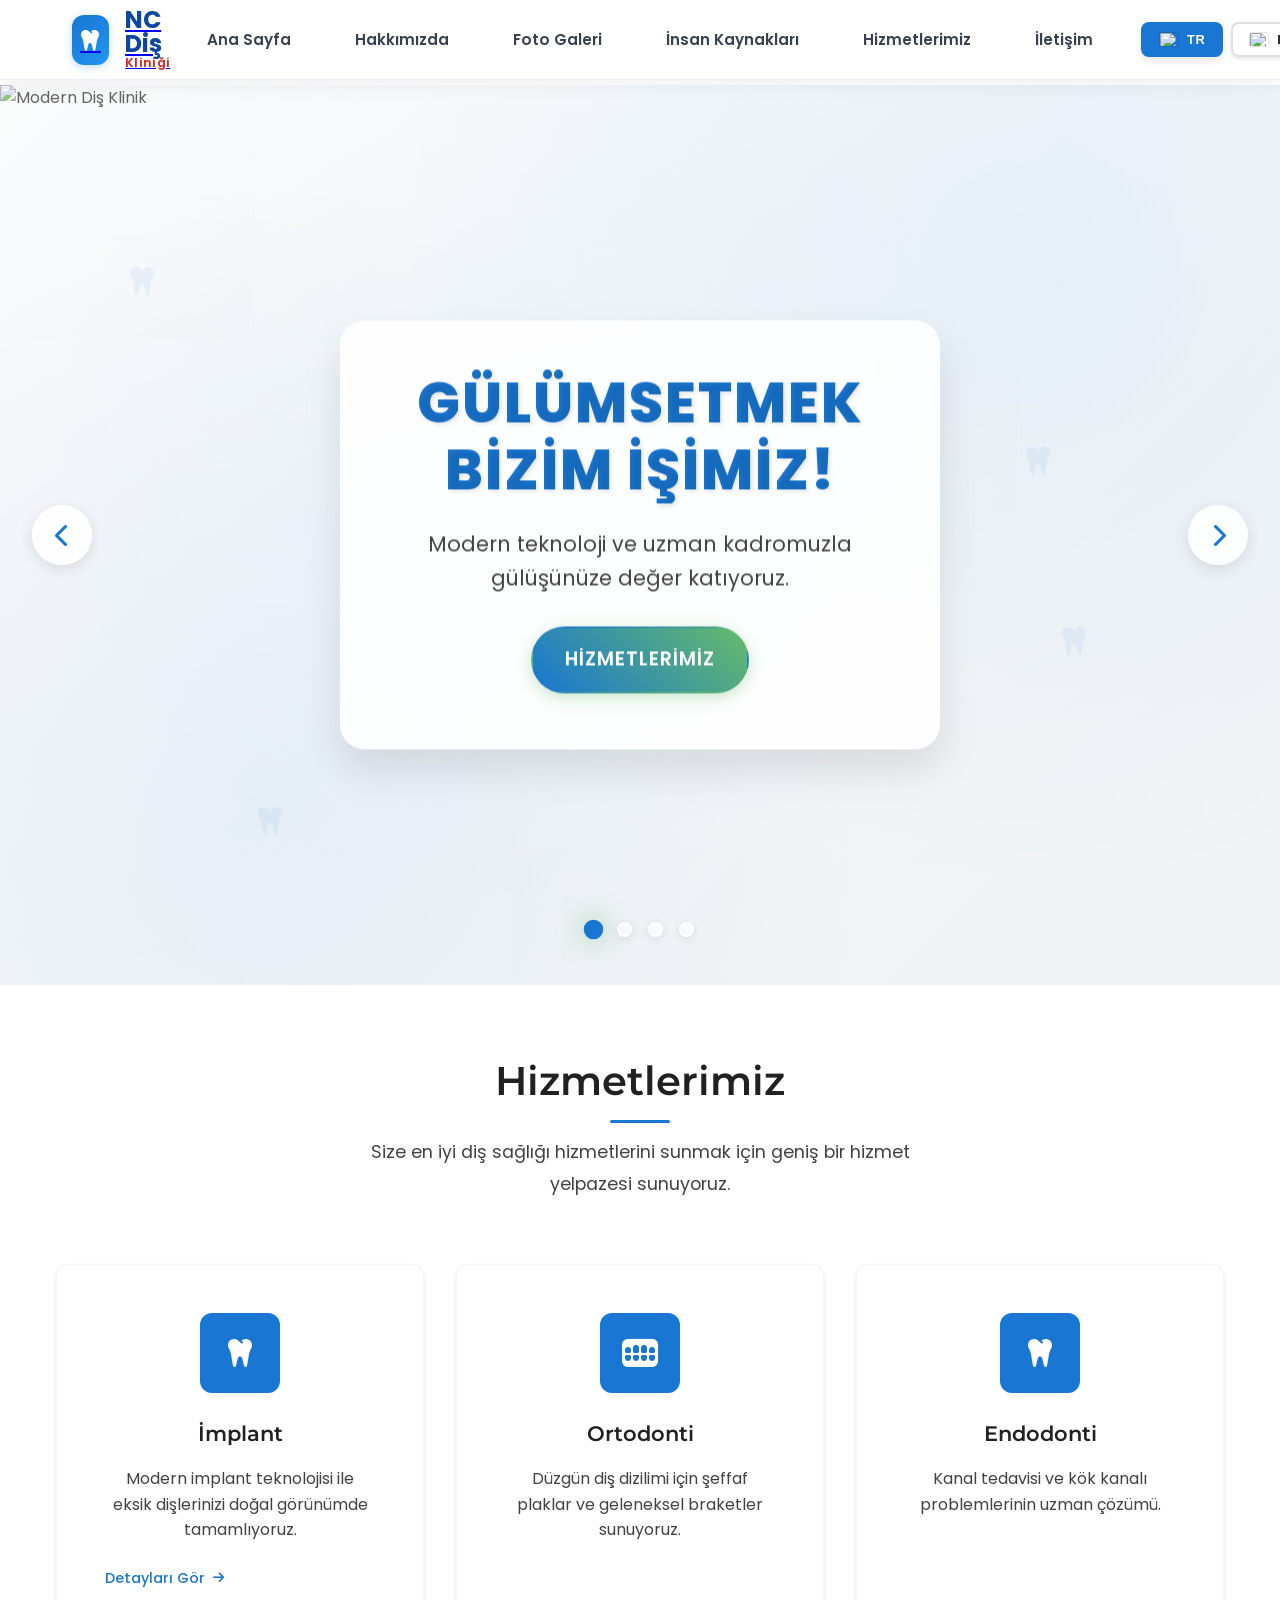
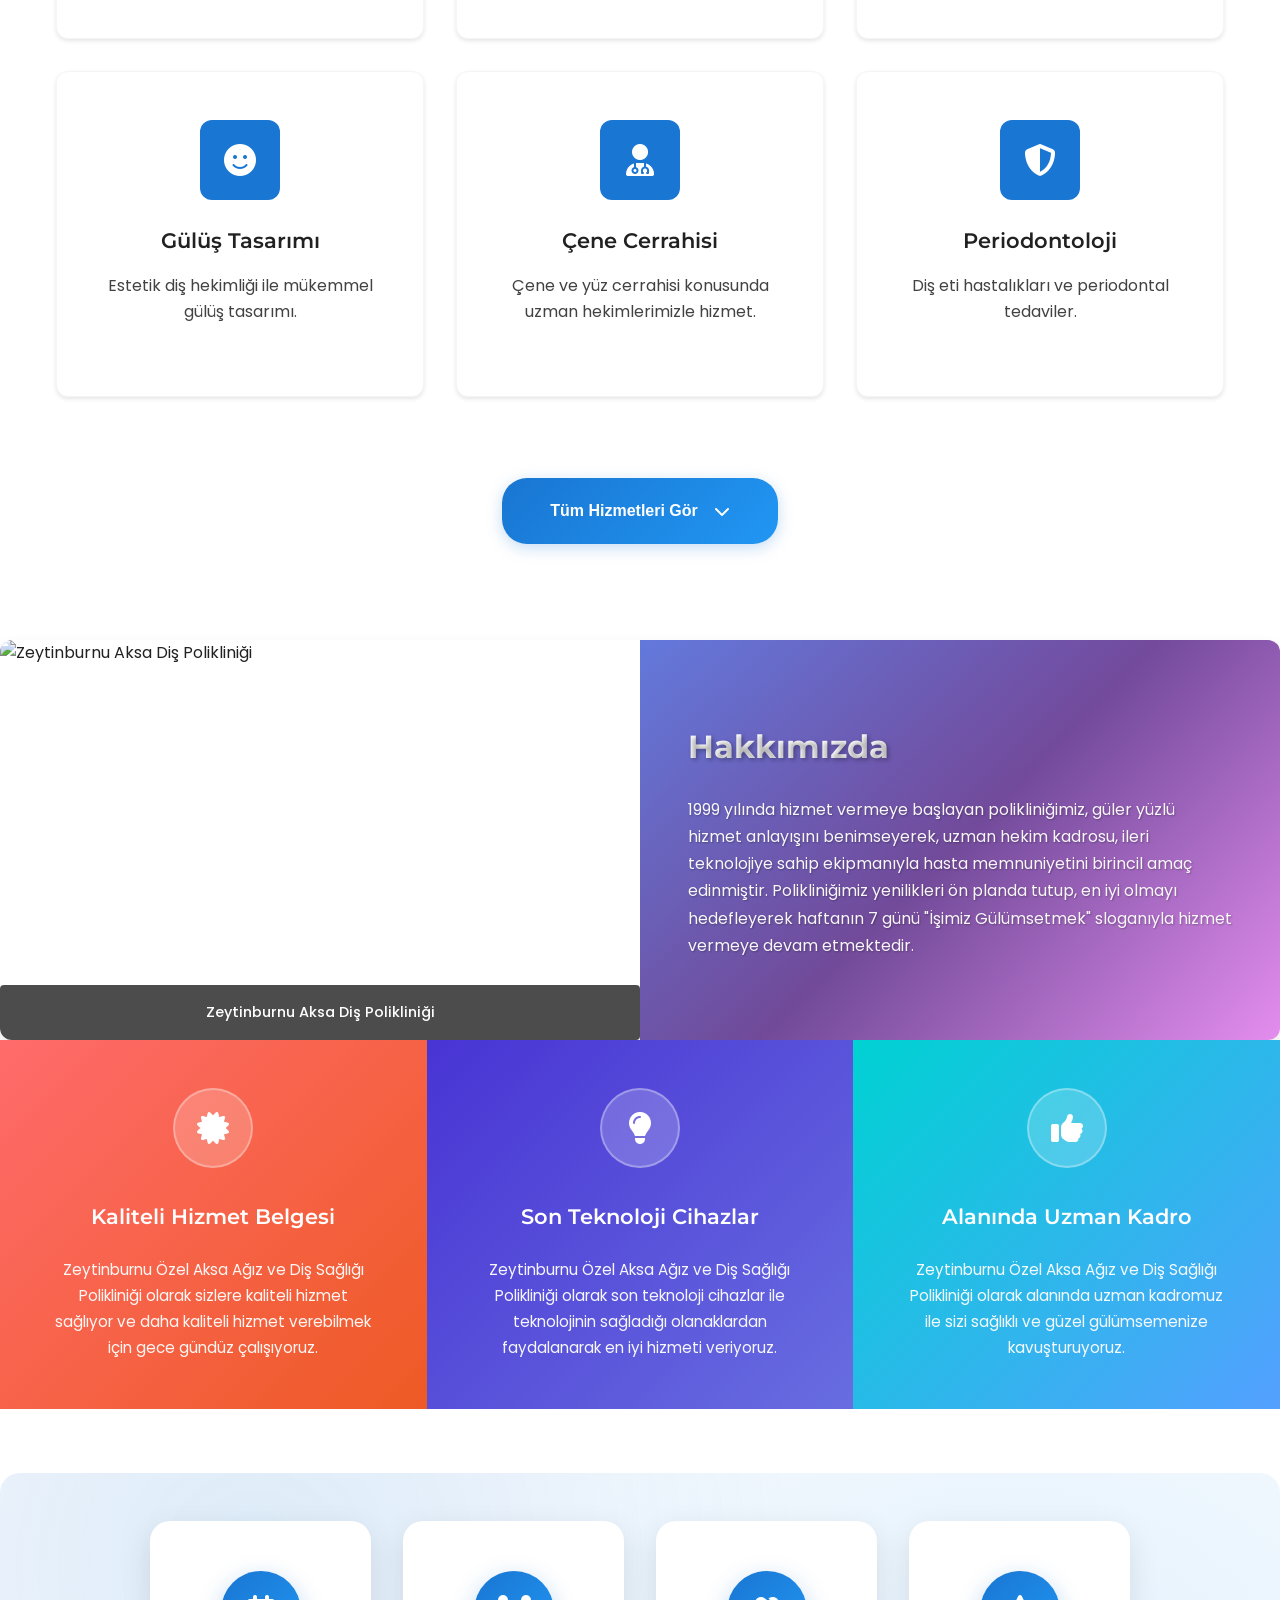
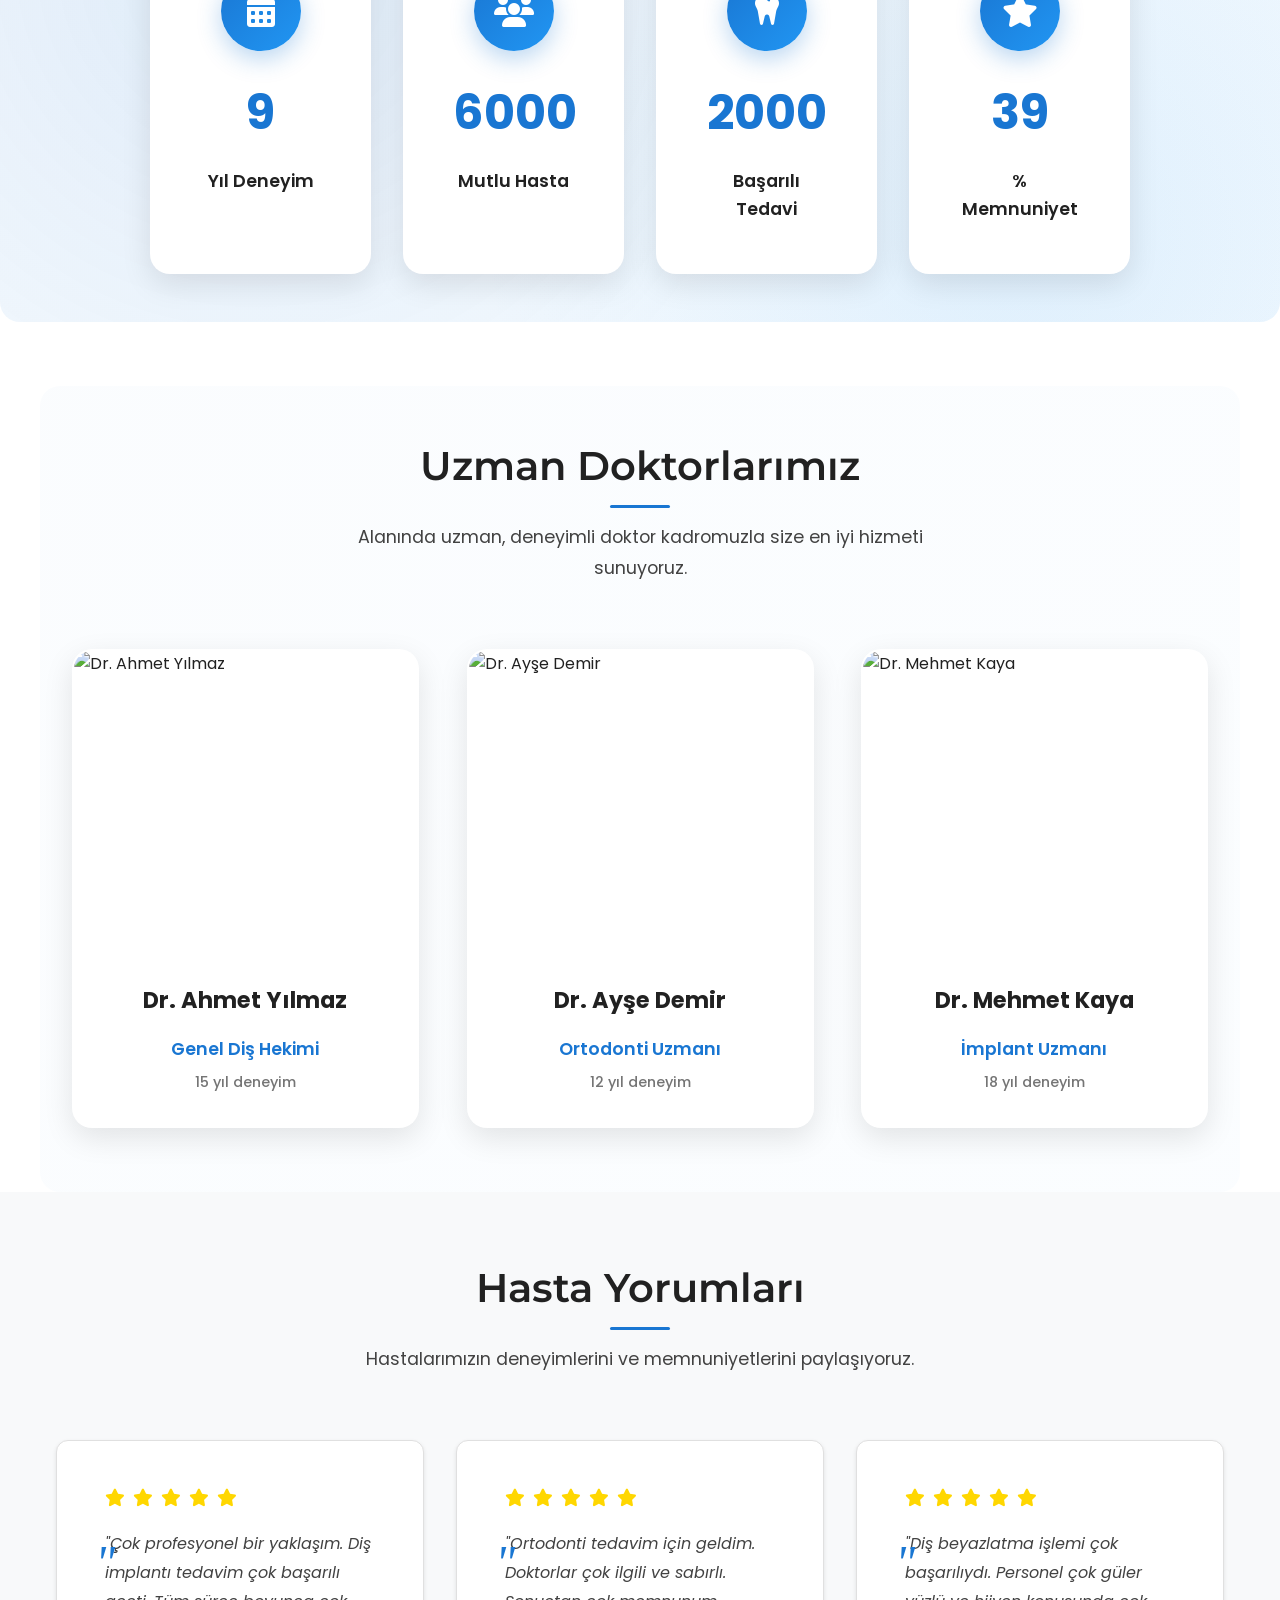
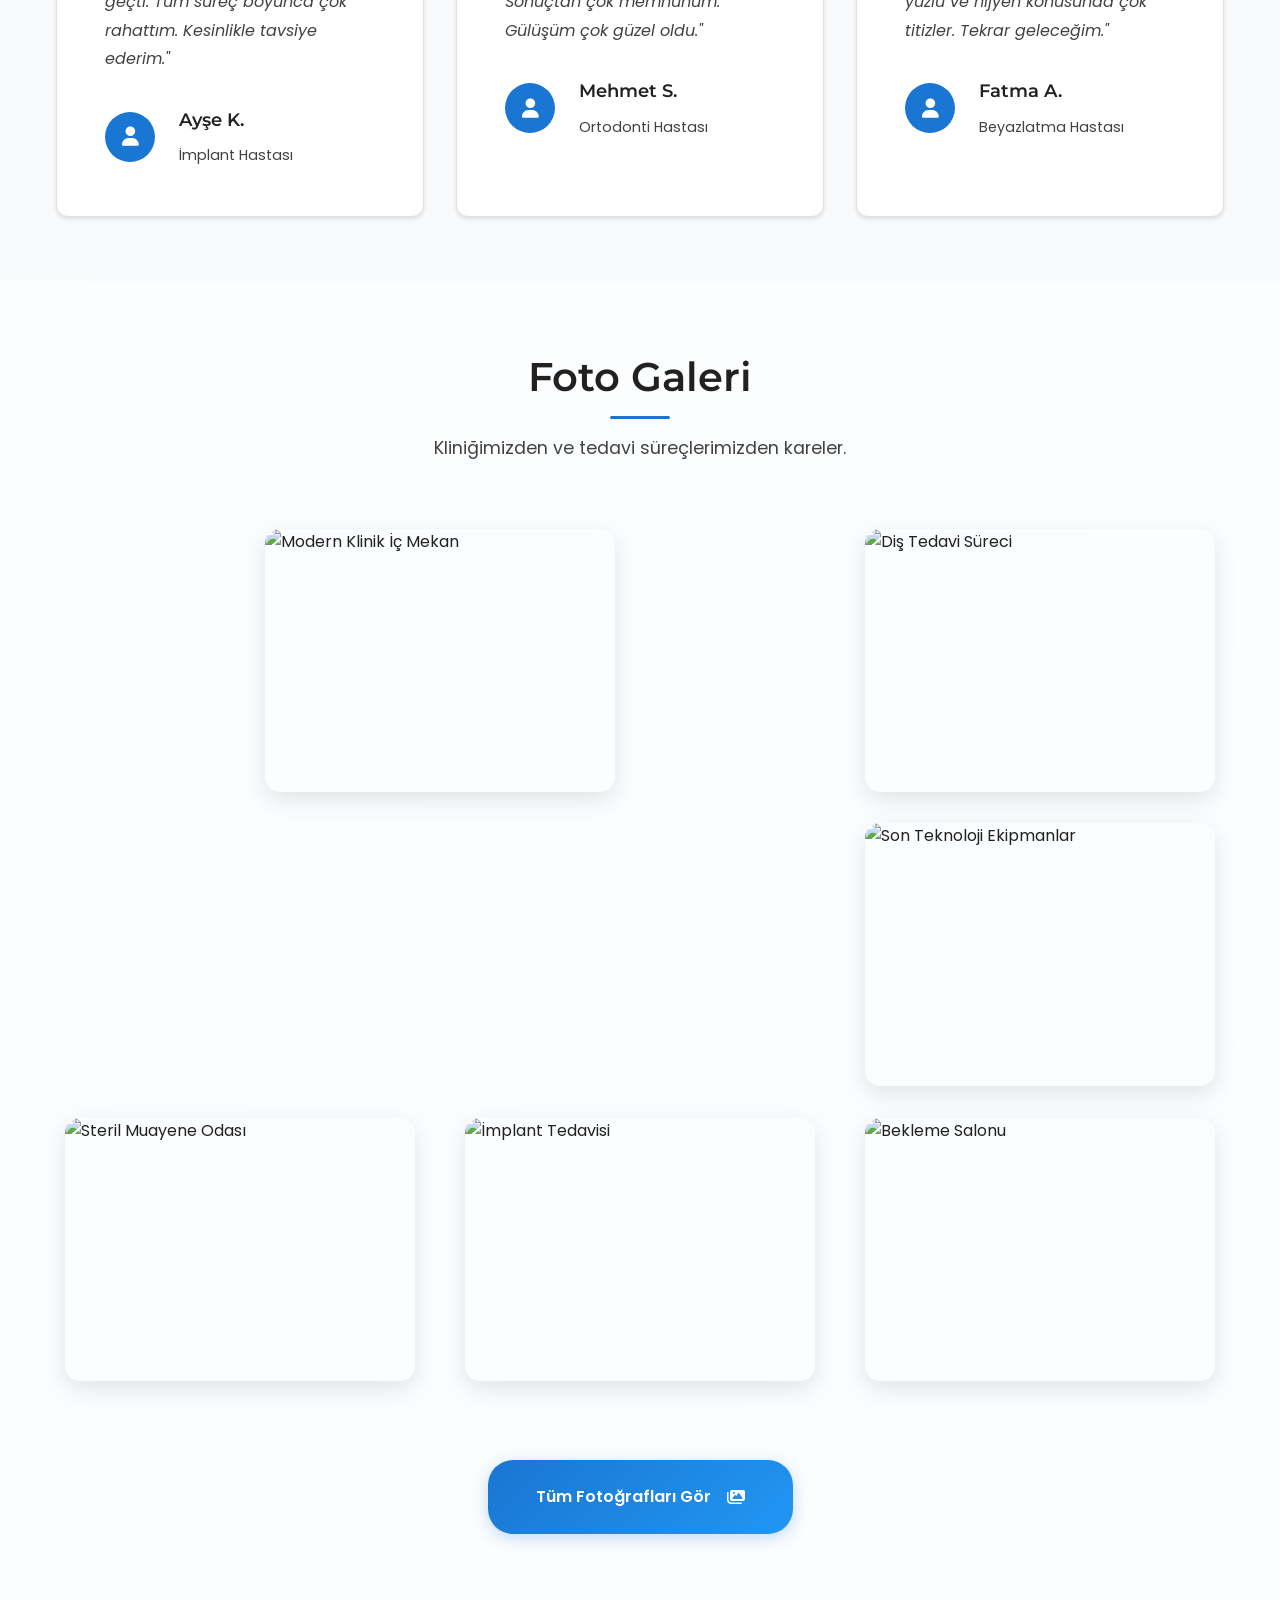
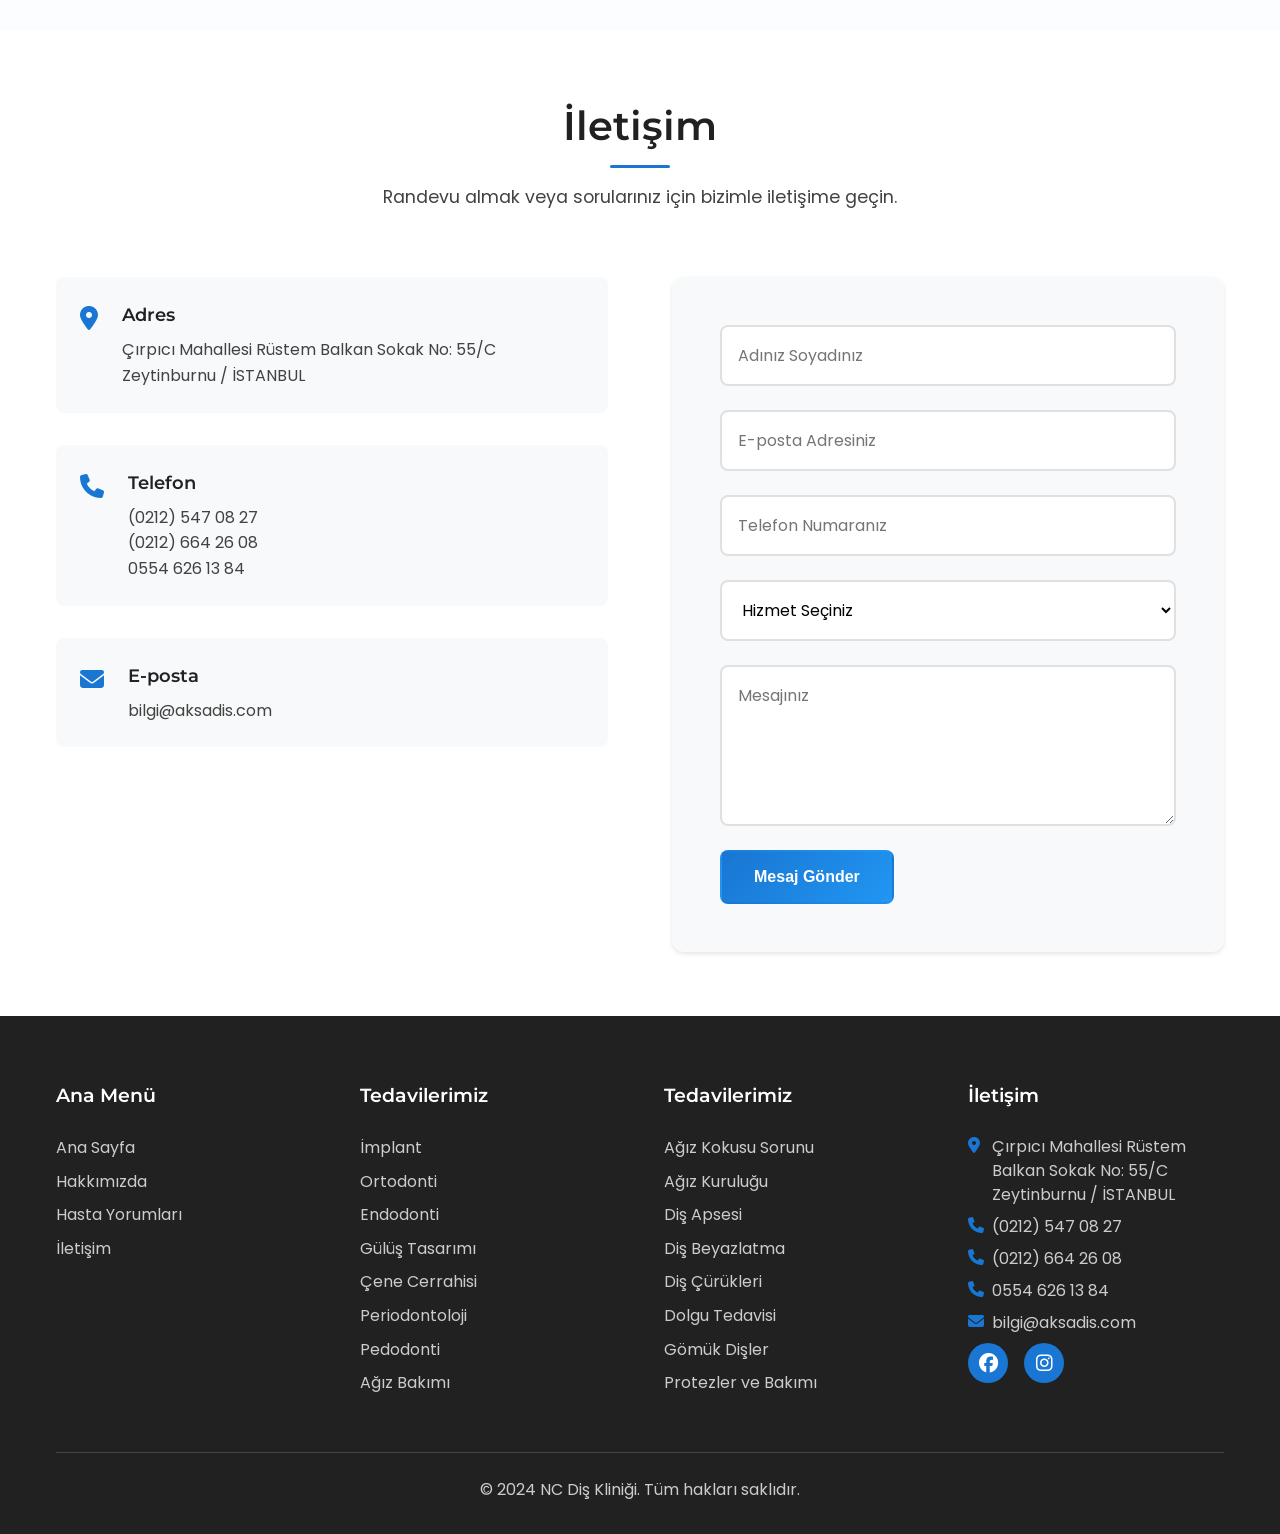
==== commit c0b65110: "test2" ====
--- a/index.html
+++ b/index.html
@@ -9,7 +9,7 @@
     <meta http-equiv="X-UA-Compatible" content="IE=edge">
     
     <!-- SEO Meta Tags -->
-    <title>NC Diş Kliniği - Modern Diş Sağlığı Hizmetleri Zeytinburnu</title>
+    <title>NC Diş Kliniği - Modern Diş Sağlığı Hizmetleri Beyoğlu</title>
     <meta name="description" content="NC Diş Kliniği - Modern teknoloji ile profesyonel diş sağlığı hizmetleri. İmplant, ortodonti, beyazlatma, kanal tedavisi ve daha fazlası. Zeytinburnu'nda güvenilir diş hekimliği.">
     <meta name="keywords" content="diş kliniği, implant, ortodonti, diş beyazlatma, kanal tedavisi, Zeytinburnu, diş hekimi, ağız sağlığı">
     <meta name="author" content="NC Diş Kliniği">
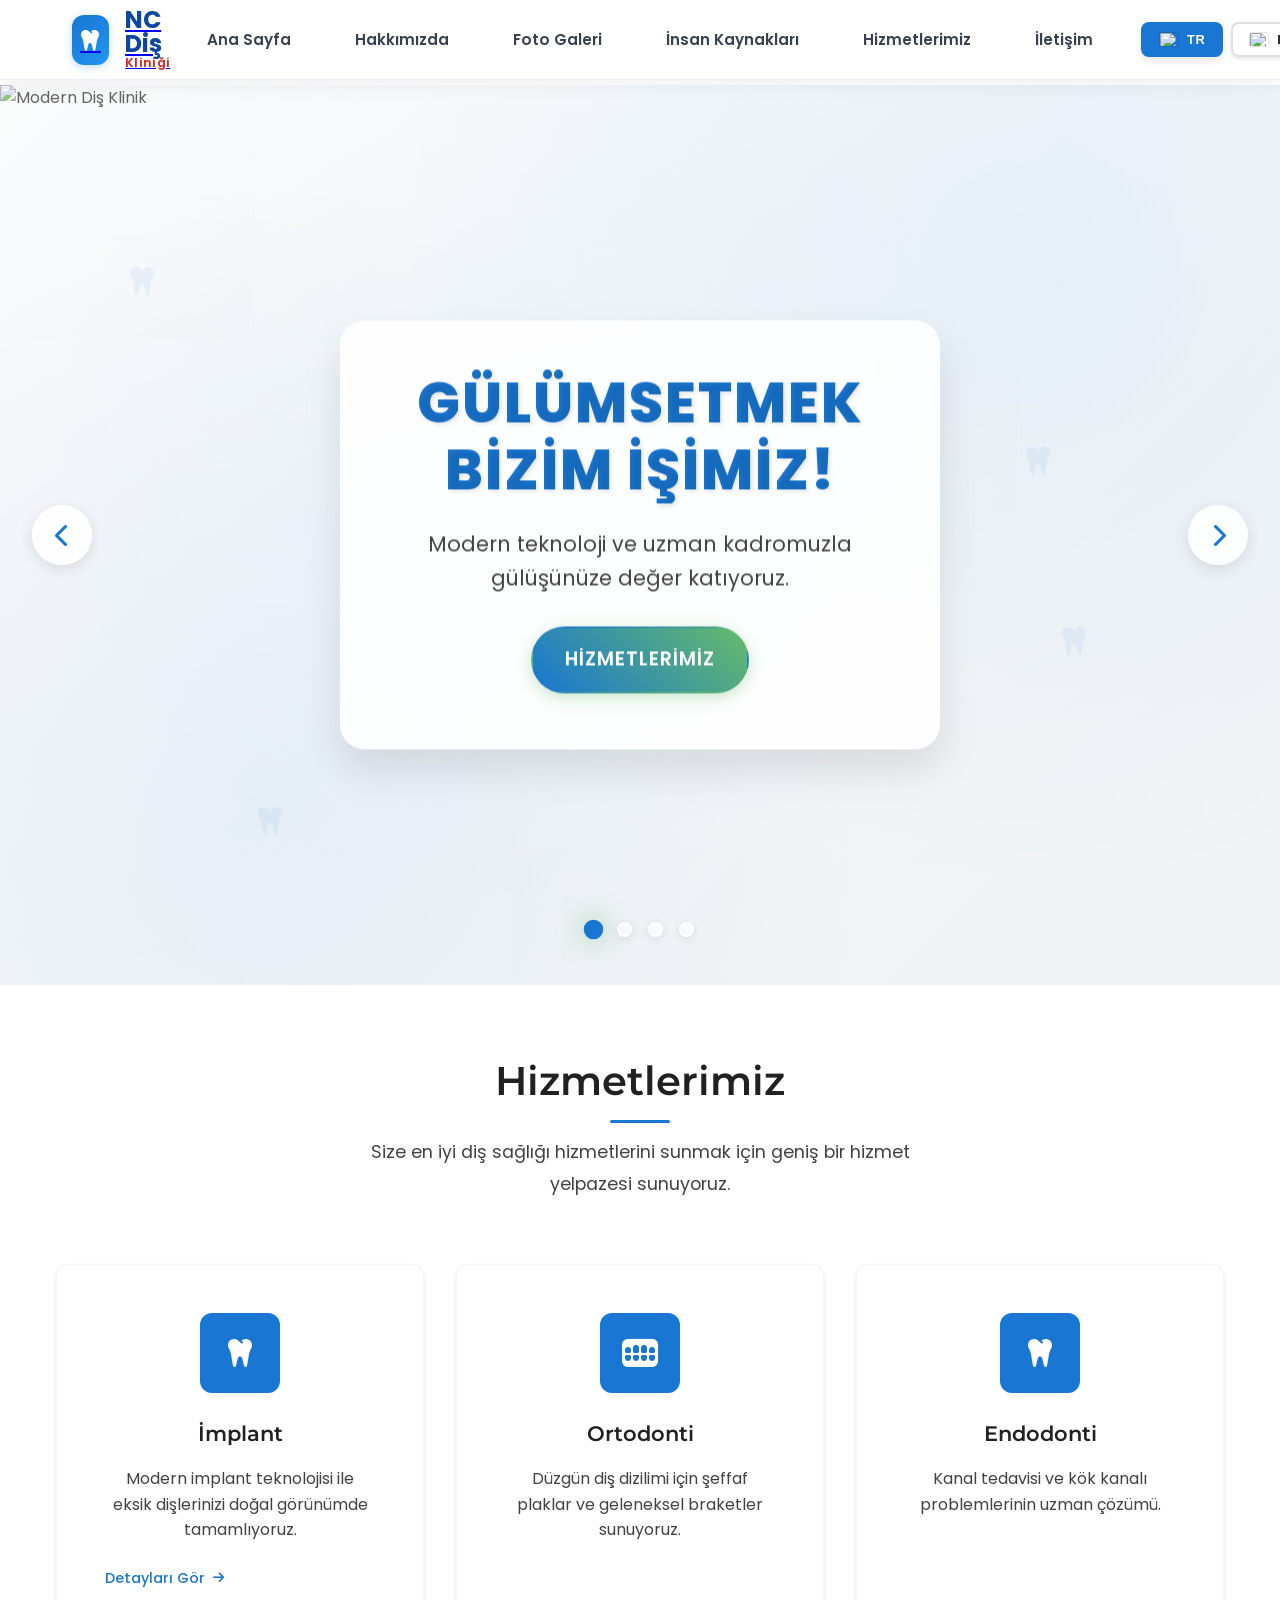
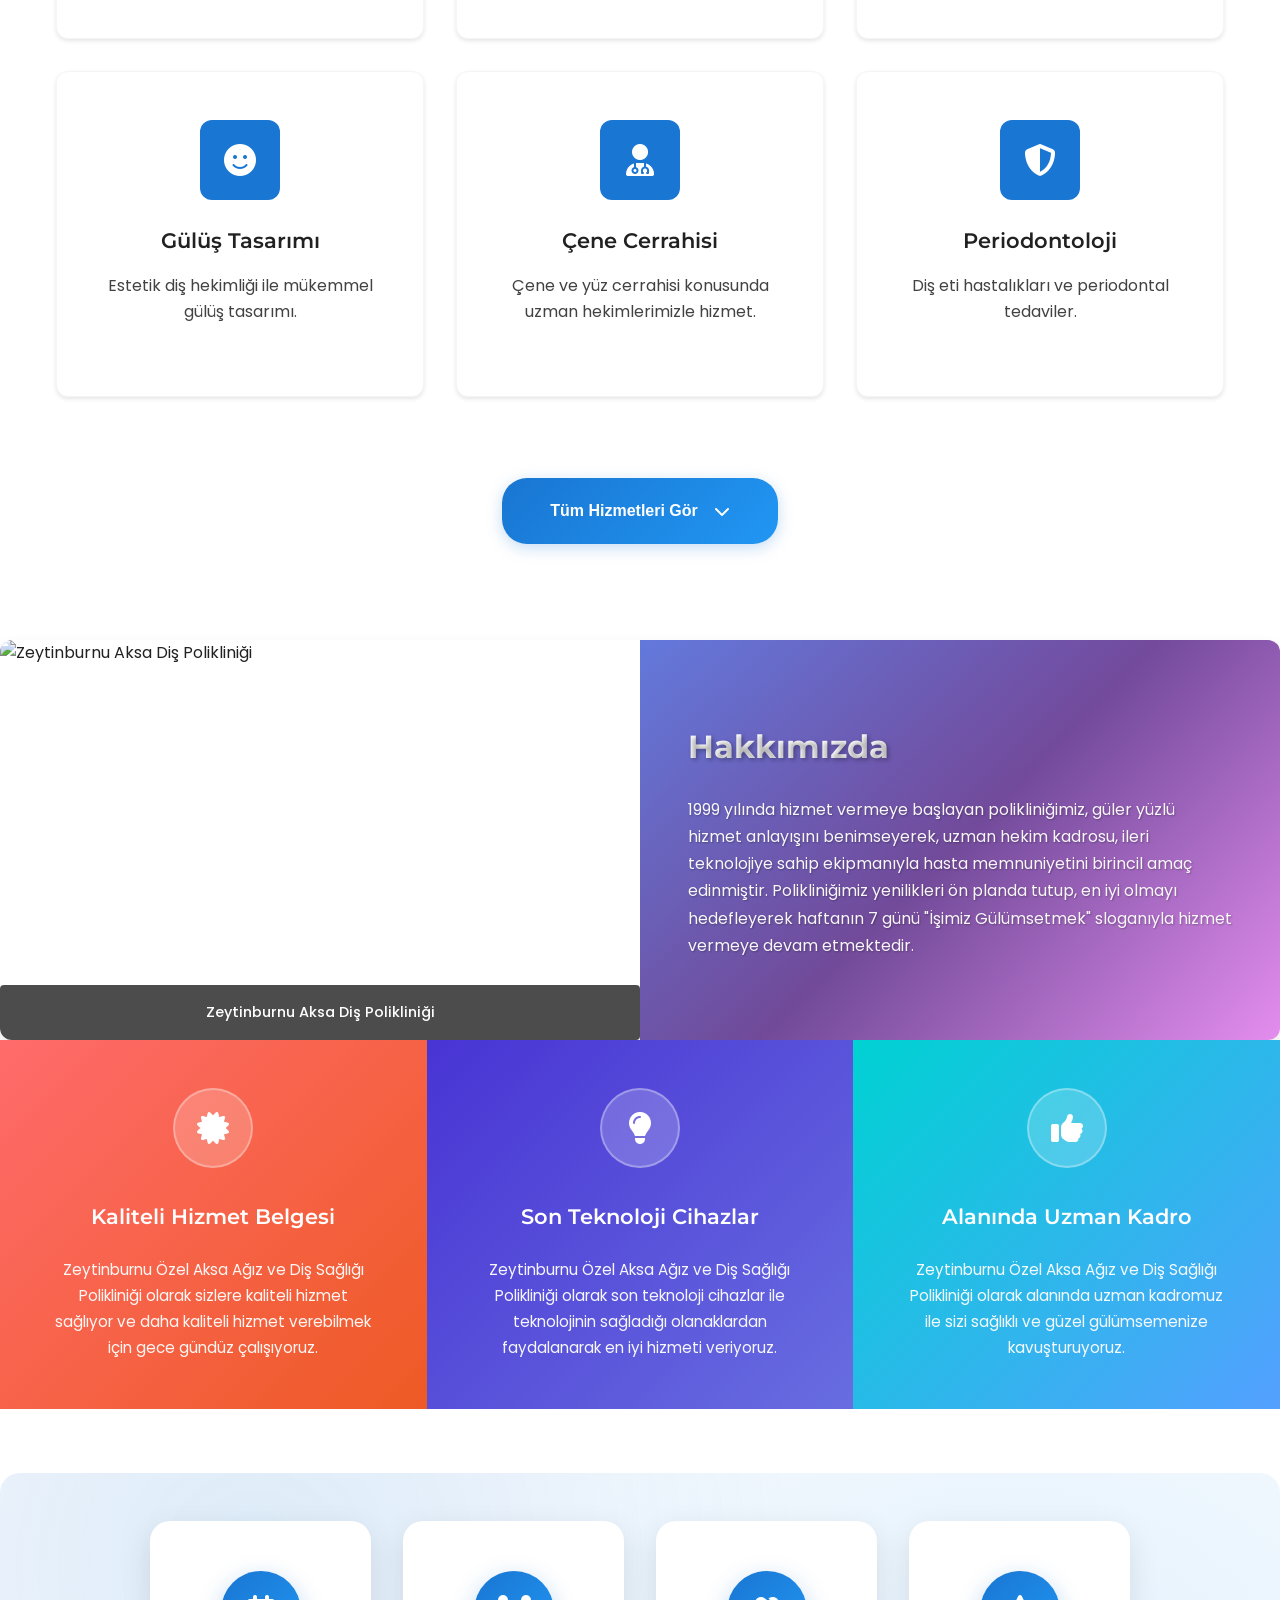
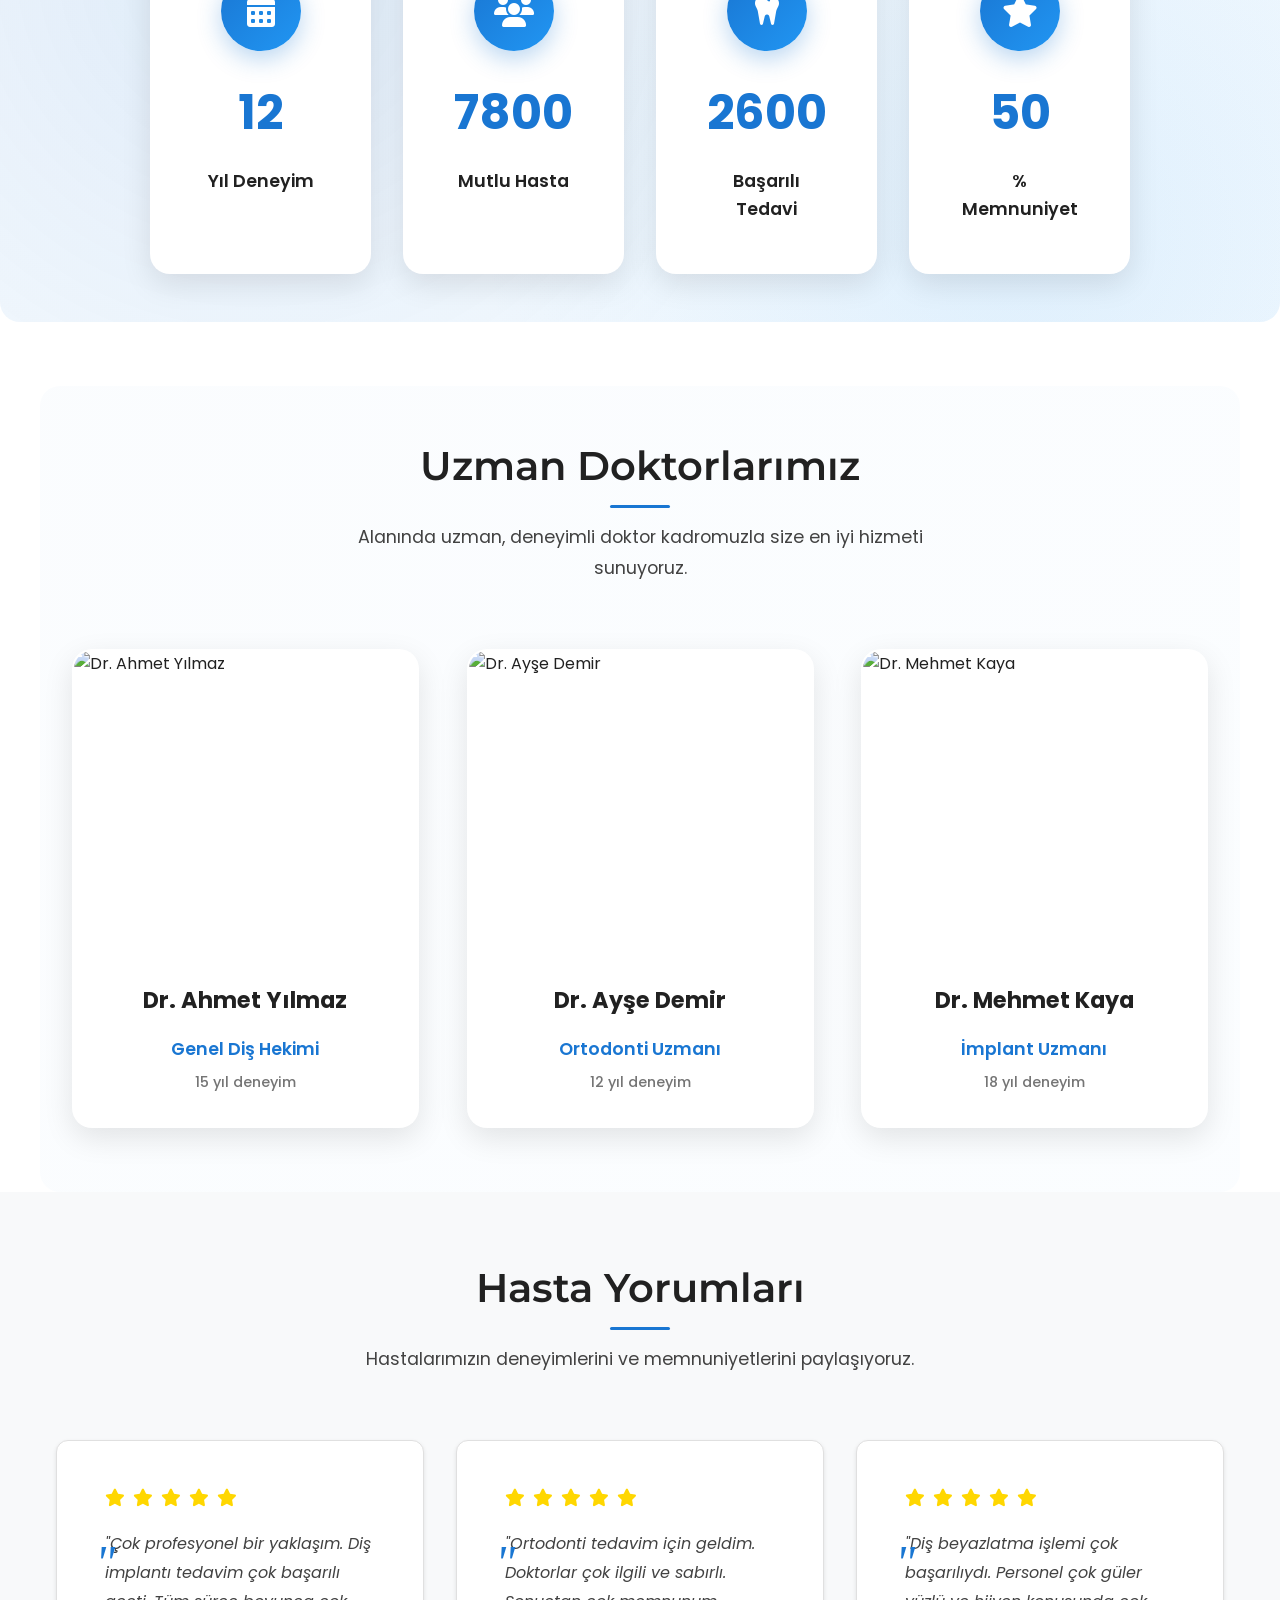
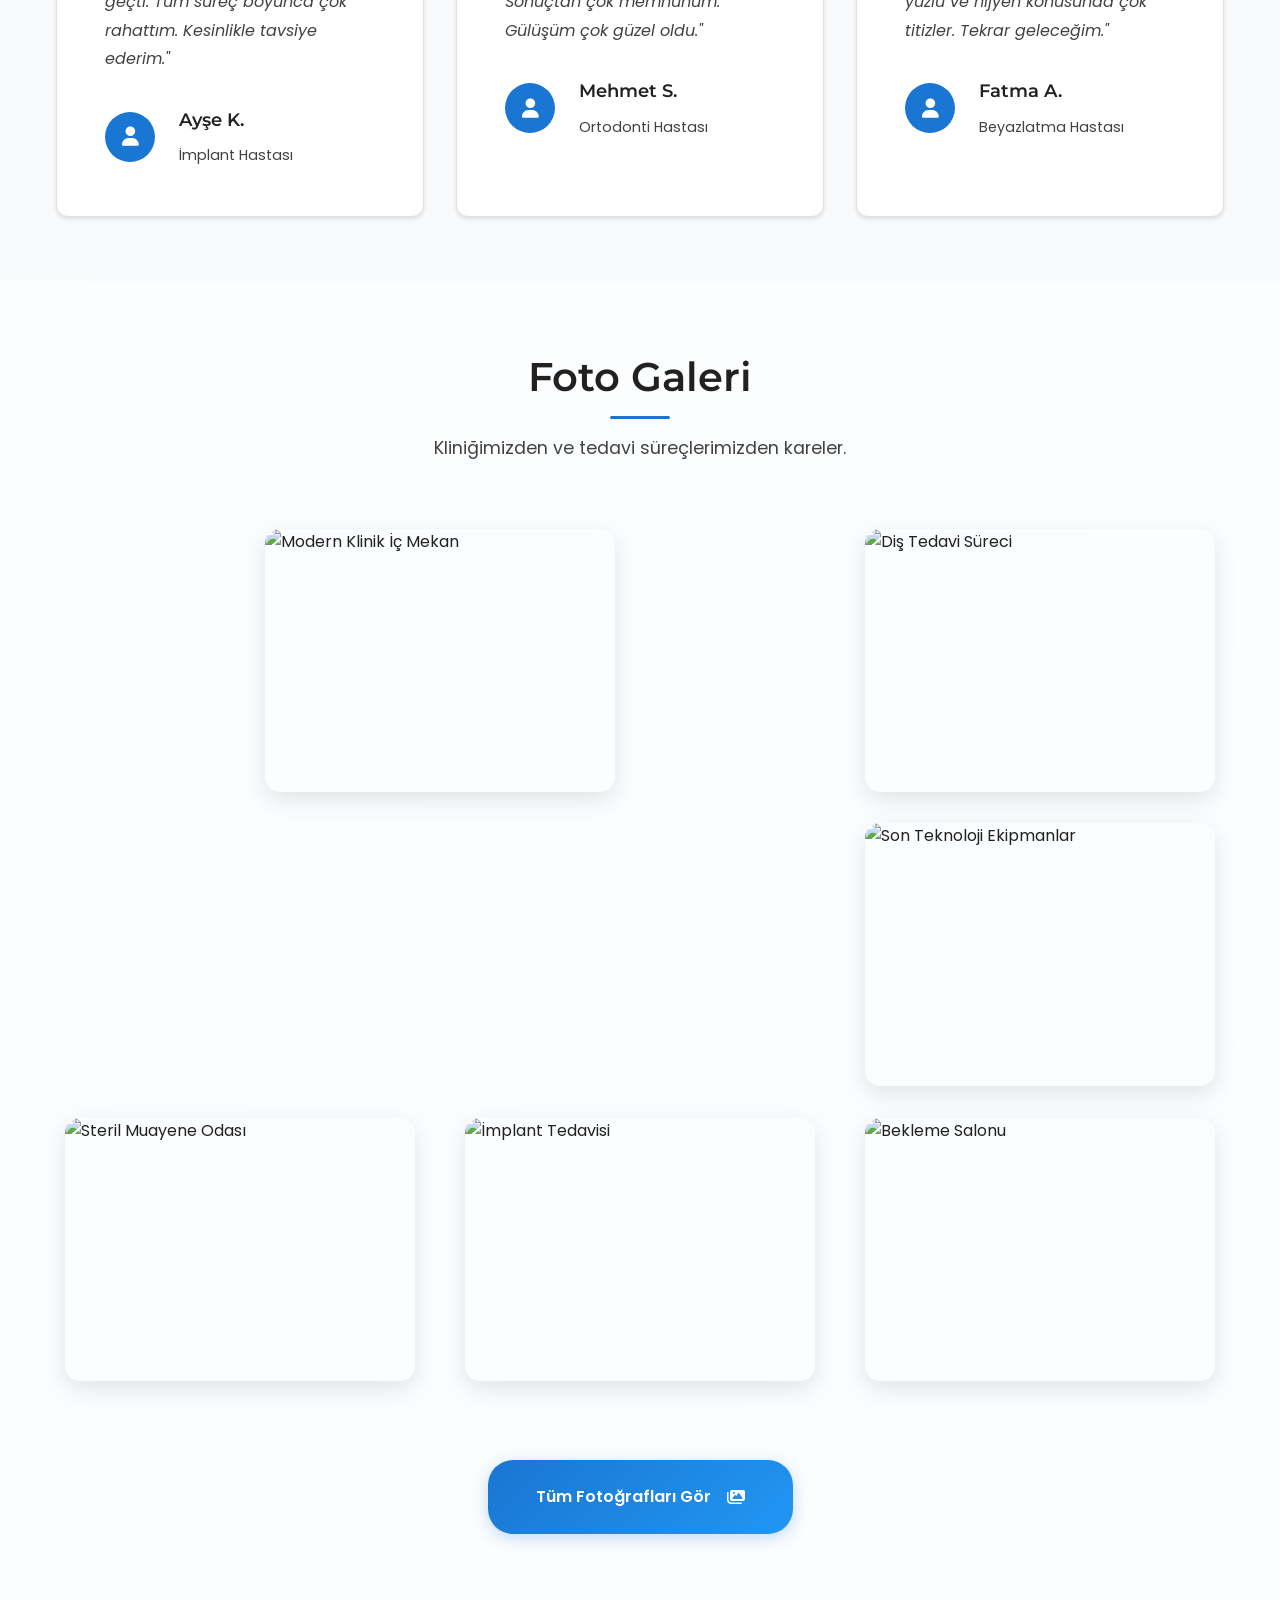
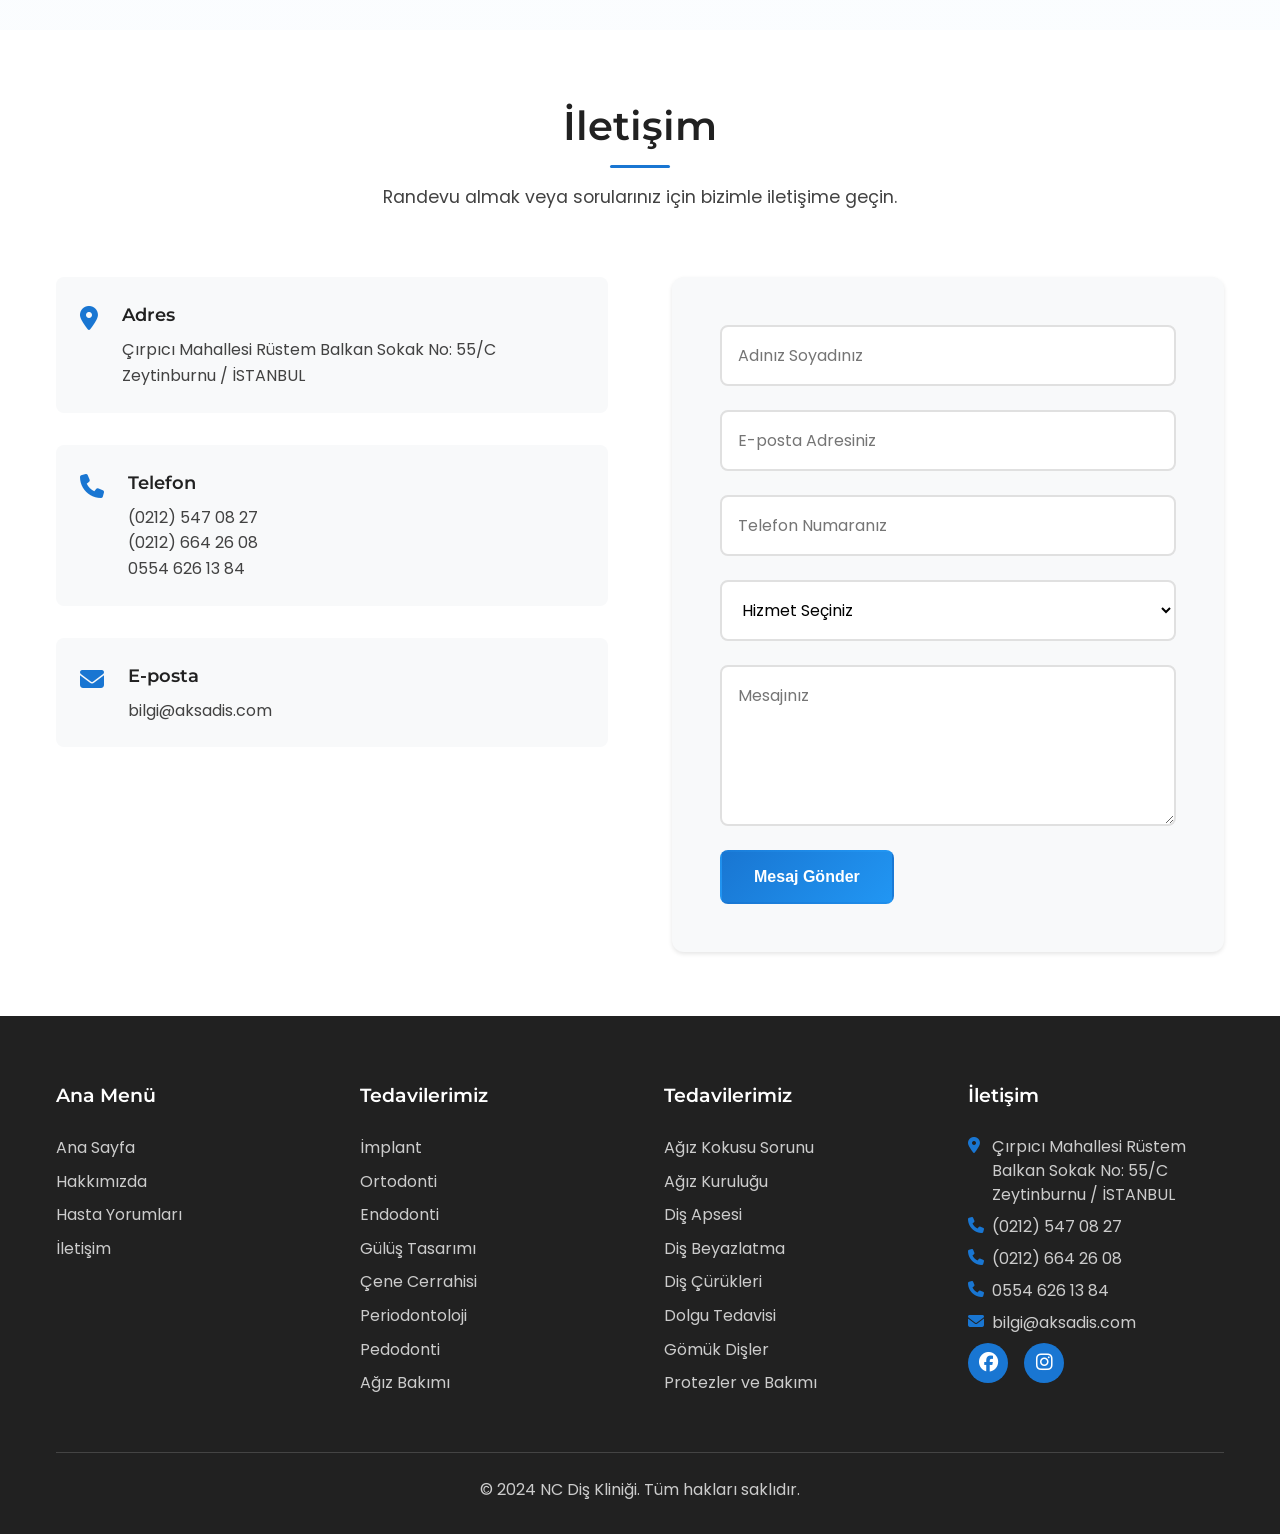
==== commit 737bf4fa: "test" ====
--- a/index.html
+++ b/index.html
@@ -9,7 +9,7 @@
     <meta http-equiv="X-UA-Compatible" content="IE=edge">
     
     <!-- SEO Meta Tags -->
-    <title>NC Diş Kliniği - Modern Diş Sağlığı Hizmetleri Beyoğlu</title>
+    <title>NC Diş Kliniği - Modern Diş Sağlığı Hizmetleri Amoğlu</title>
     <meta name="description" content="NC Diş Kliniği - Modern teknoloji ile profesyonel diş sağlığı hizmetleri. İmplant, ortodonti, beyazlatma, kanal tedavisi ve daha fazlası. Zeytinburnu'nda güvenilir diş hekimliği.">
     <meta name="keywords" content="diş kliniği, implant, ortodonti, diş beyazlatma, kanal tedavisi, Zeytinburnu, diş hekimi, ağız sağlığı">
     <meta name="author" content="NC Diş Kliniği">
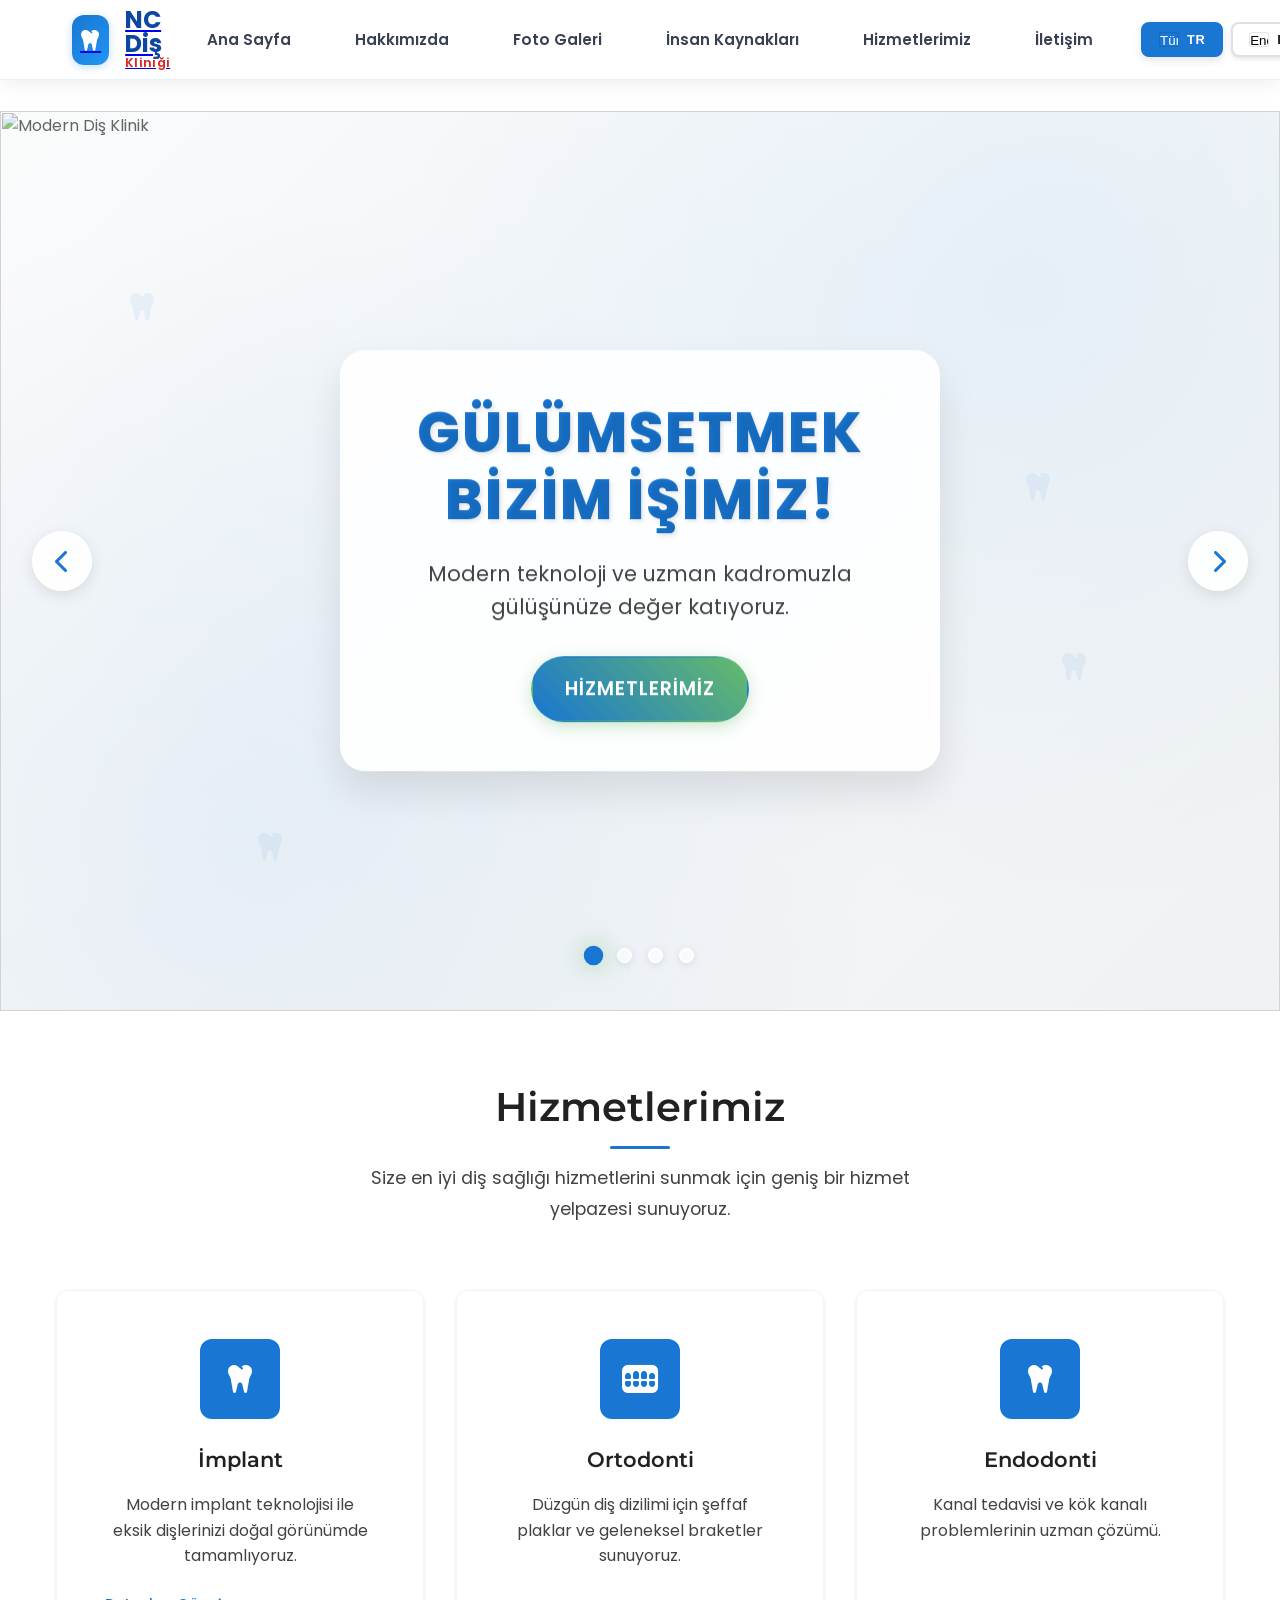
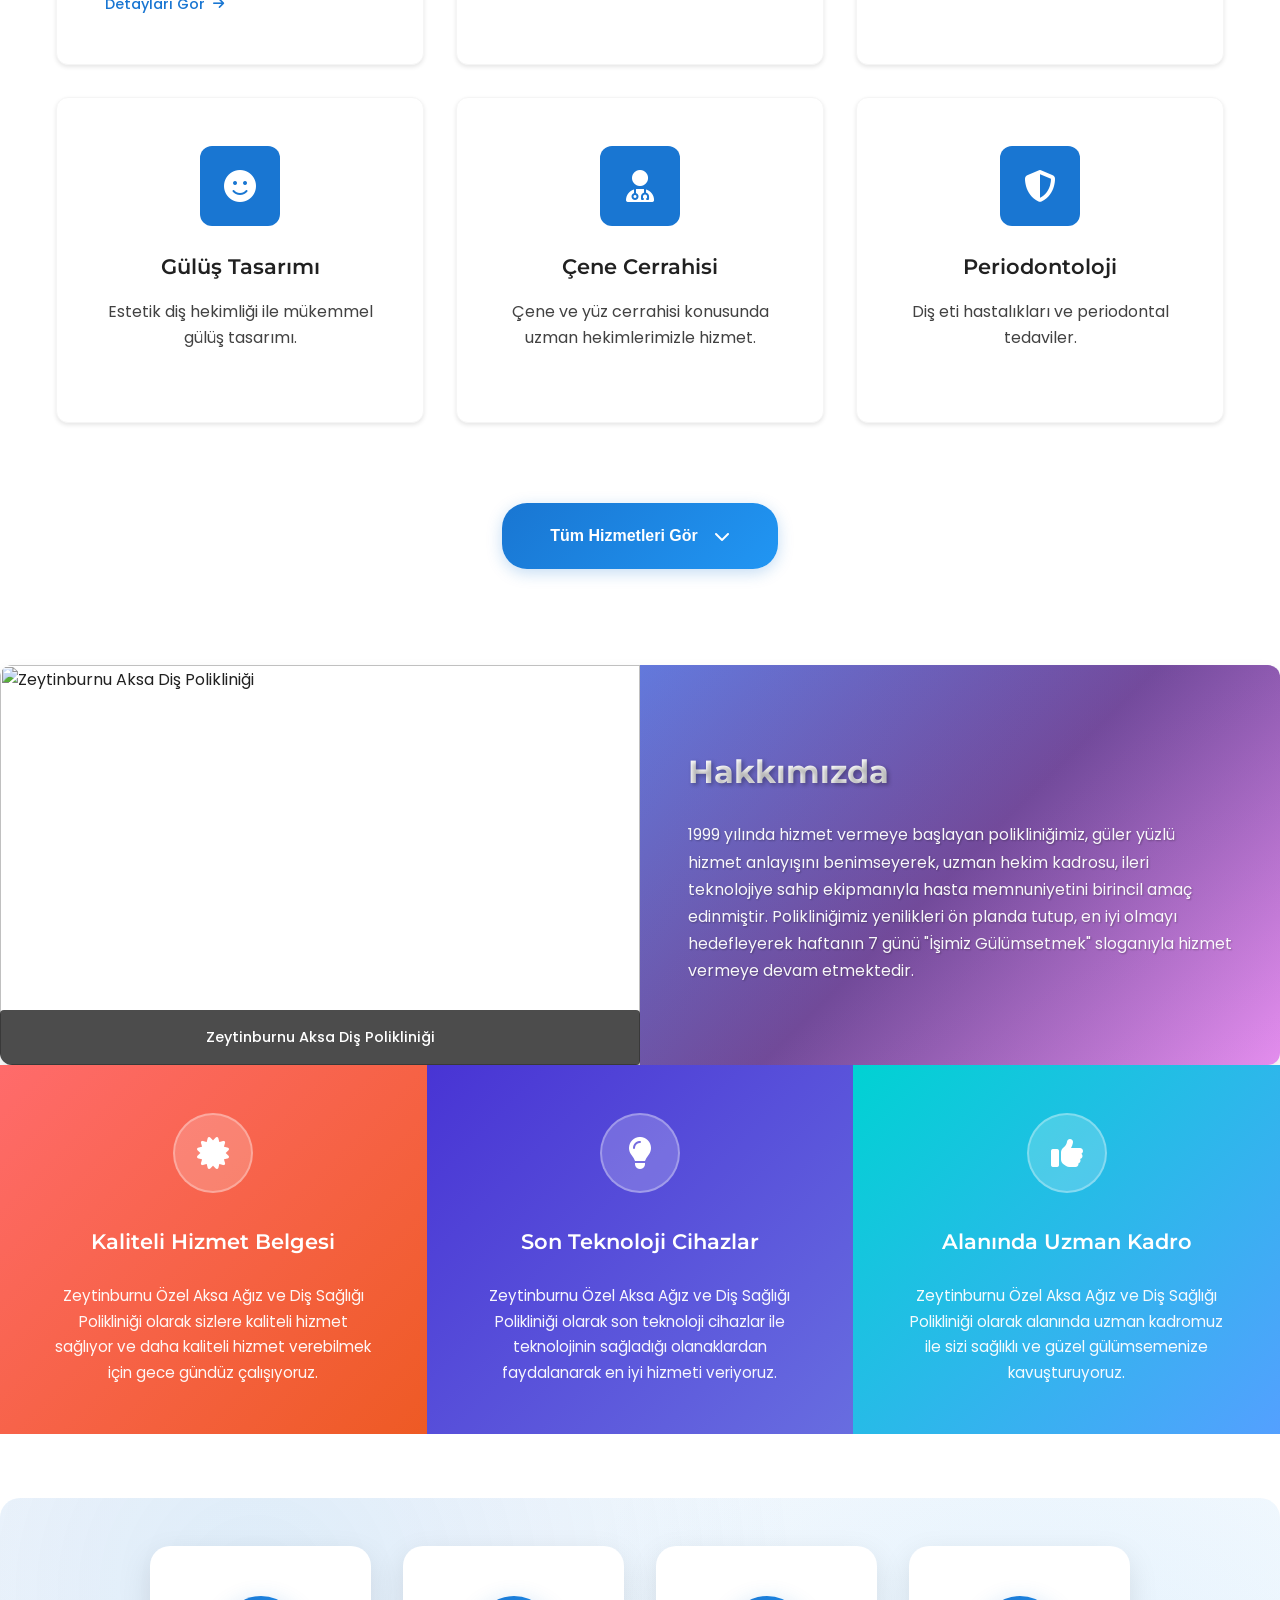
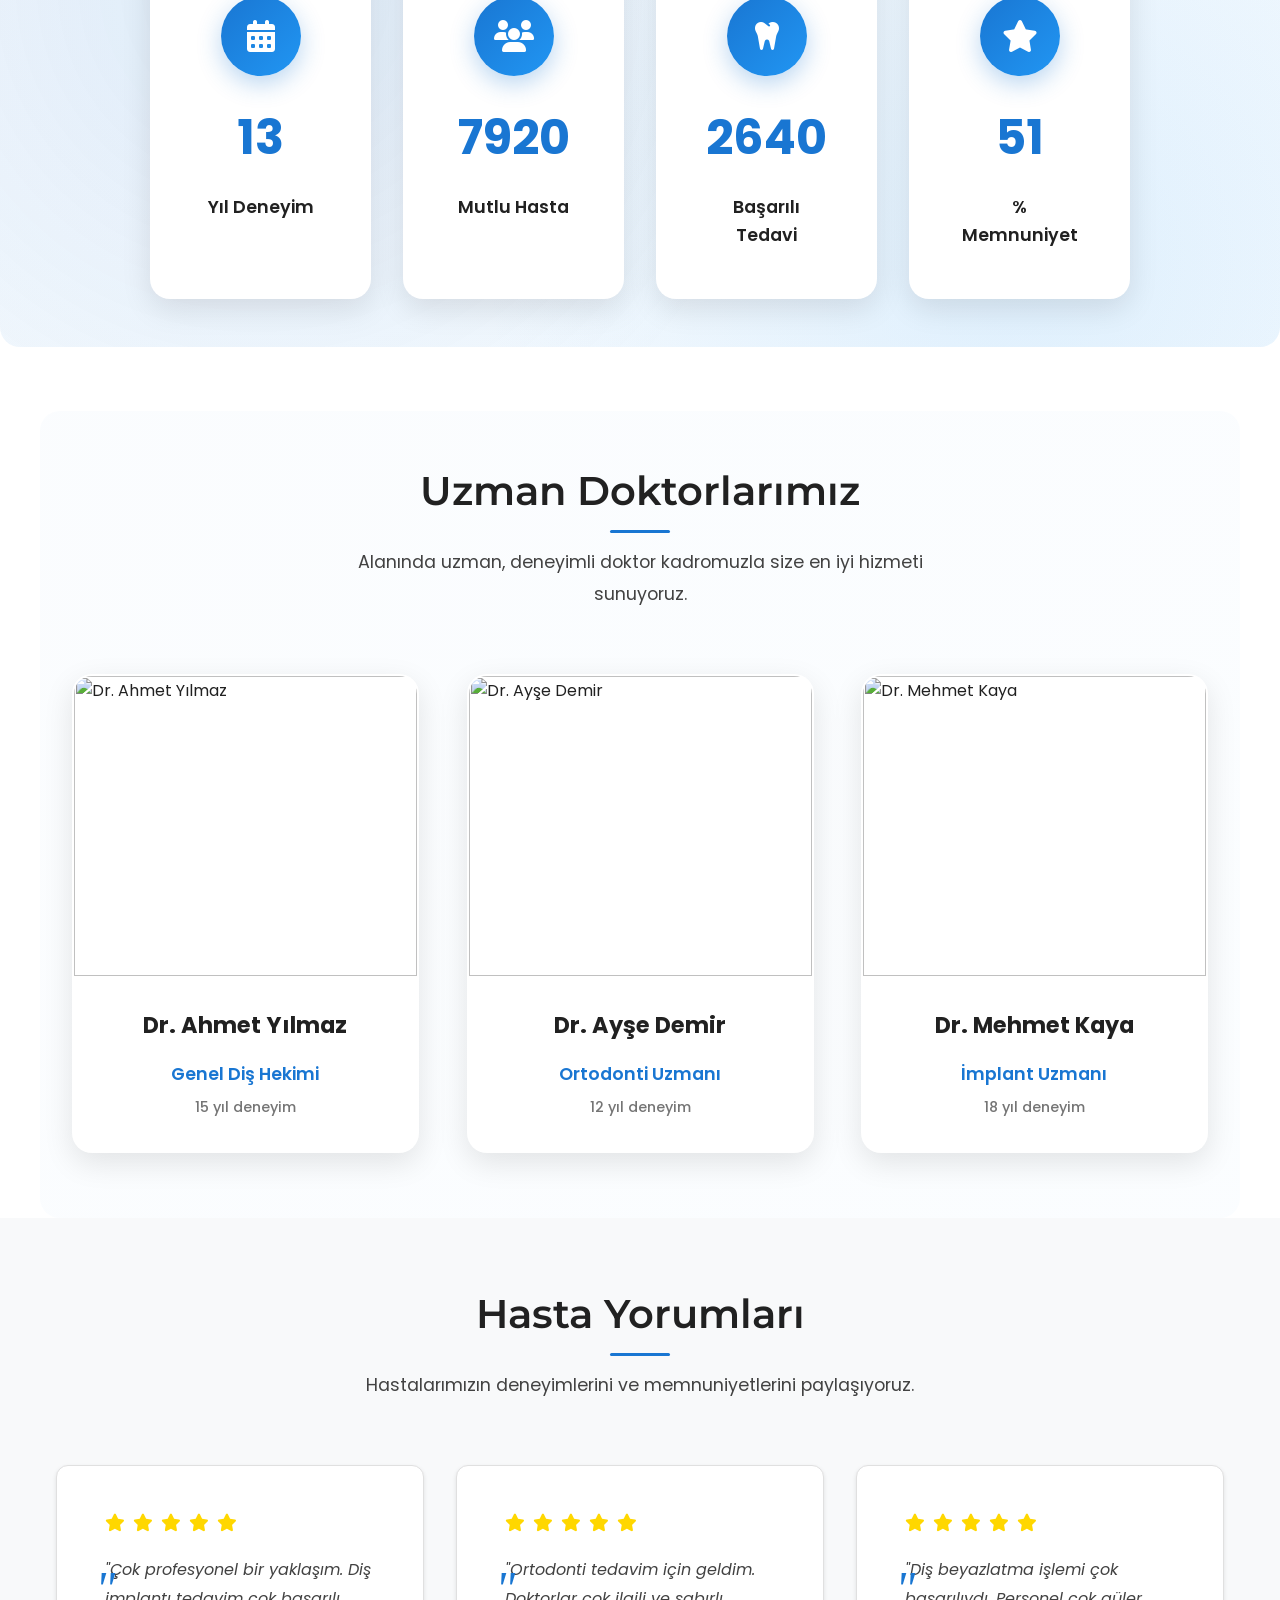
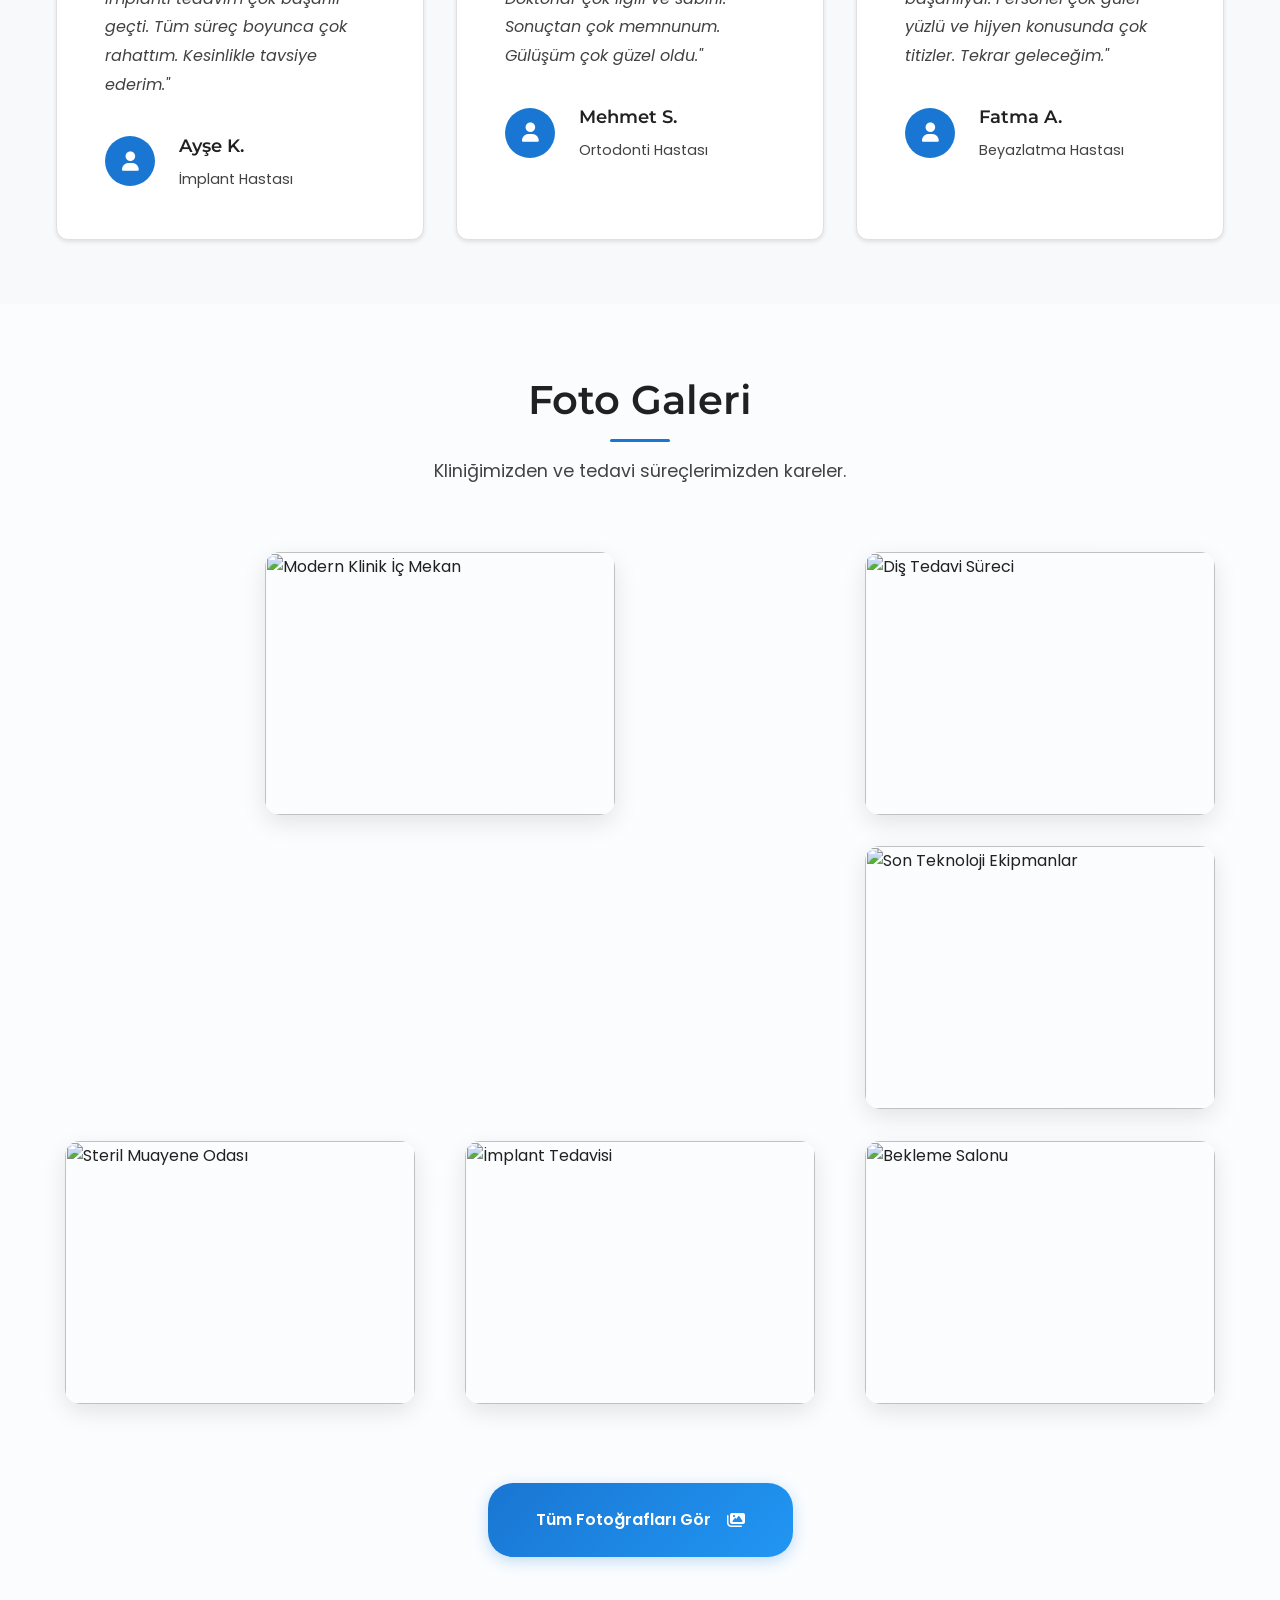
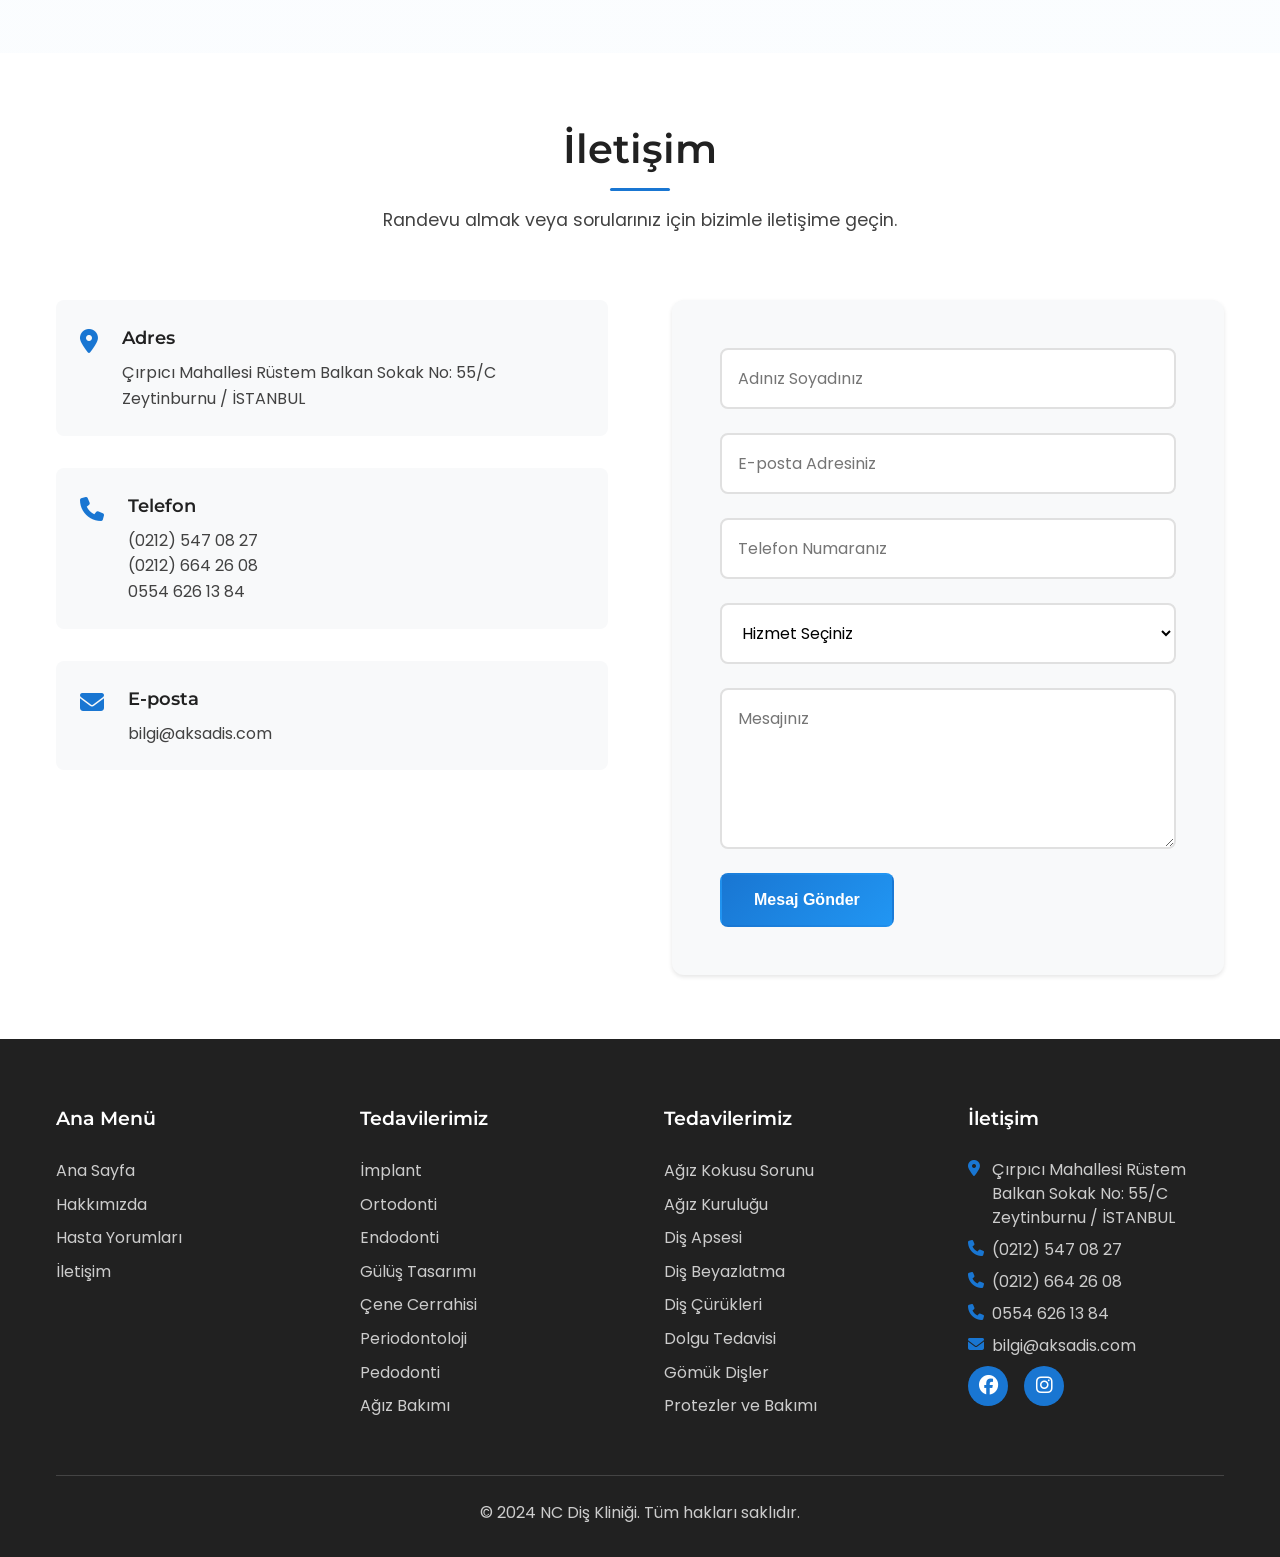
==== commit 5402f6f4: "Update index.html" ====
--- a/index.html
+++ b/index.html
@@ -1,4 +1,4 @@
-<!DOCTYPE html>
+y<!DOCTYPE html>
 <html lang="tr" dir="ltr">
 <head>
     <meta charset="UTF-8">
@@ -9,7 +9,7 @@
     <meta http-equiv="X-UA-Compatible" content="IE=edge">
     
     <!-- SEO Meta Tags -->
-    <title>NC Diş Kliniği - Modern Diş Sağlığı Hizmetleri Amoğlu</title>
+    <title>NC Diş Kliniği - Modern Diş Sağlığı Hizmetleri Beyoğlu</title>
     <meta name="description" content="NC Diş Kliniği - Modern teknoloji ile profesyonel diş sağlığı hizmetleri. İmplant, ortodonti, beyazlatma, kanal tedavisi ve daha fazlası. Zeytinburnu'nda güvenilir diş hekimliği.">
     <meta name="keywords" content="diş kliniği, implant, ortodonti, diş beyazlatma, kanal tedavisi, Zeytinburnu, diş hekimi, ağız sağlığı">
     <meta name="author" content="NC Diş Kliniği">
